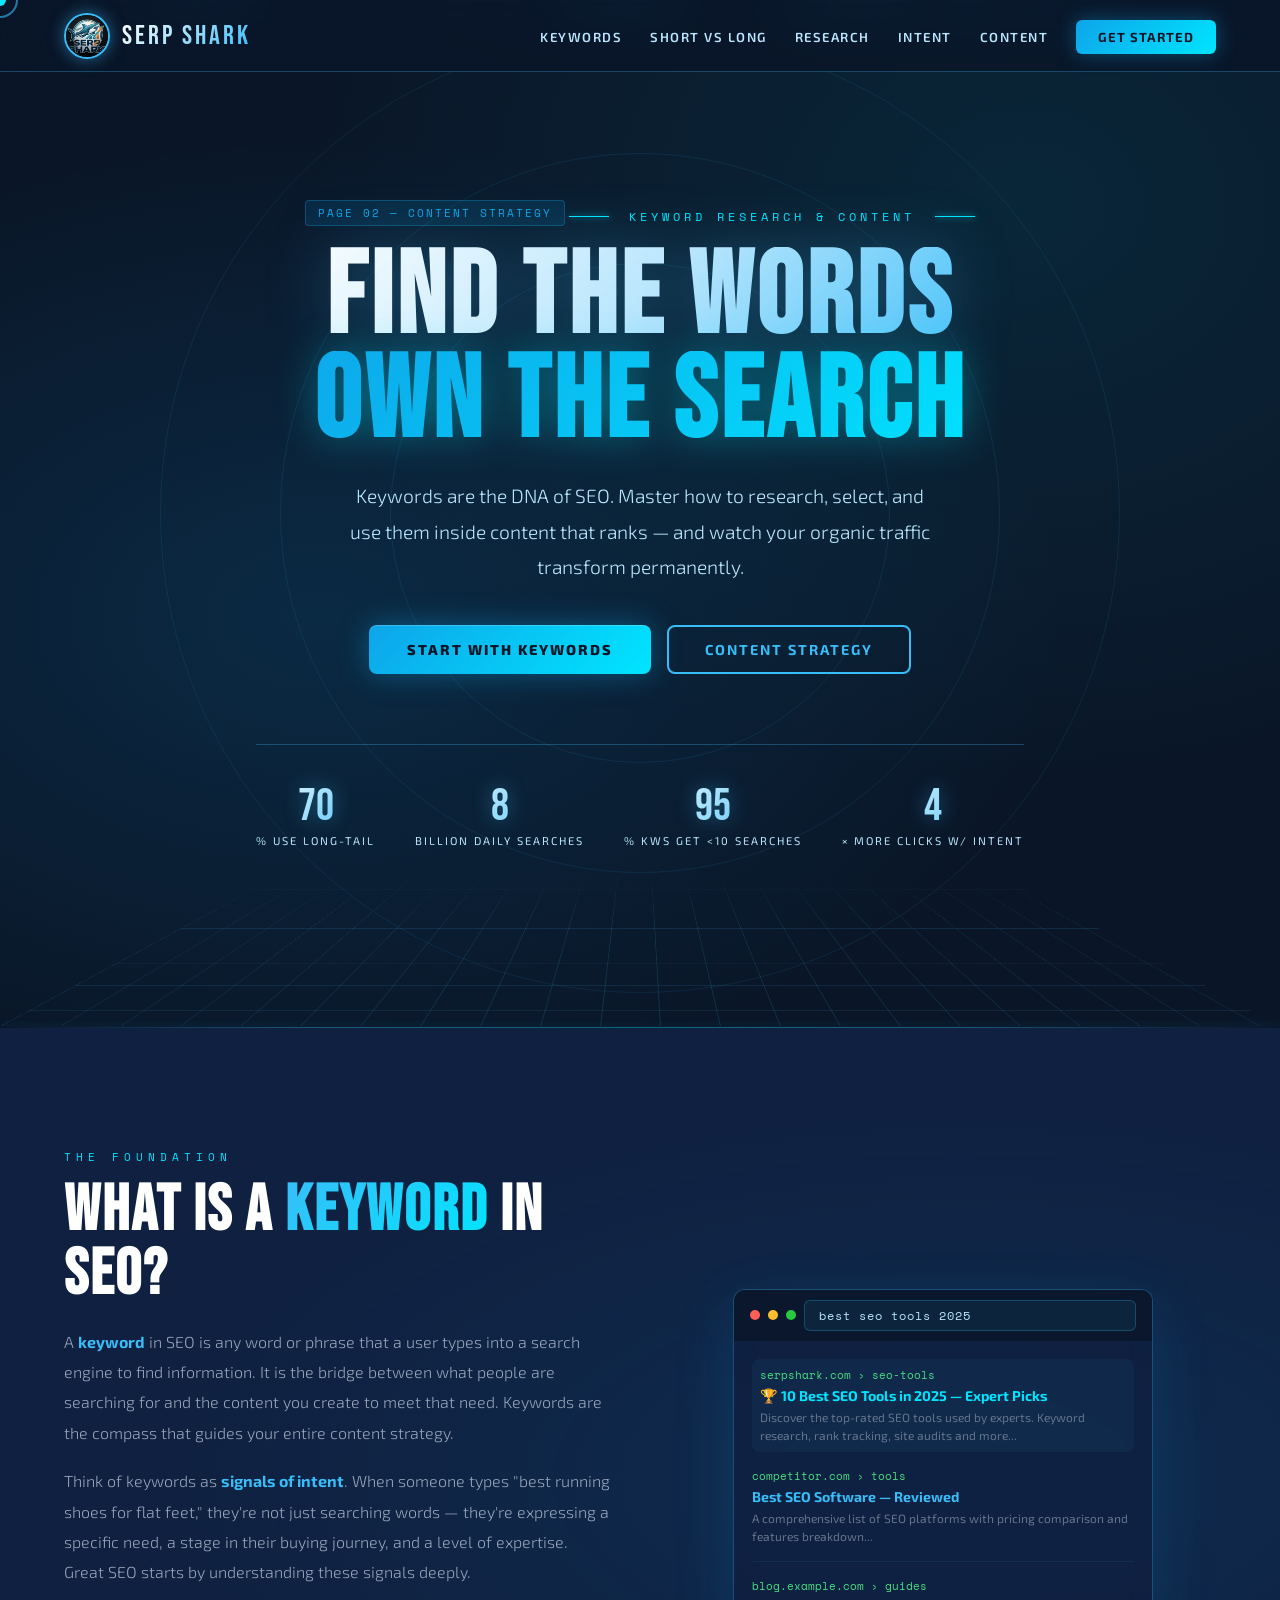
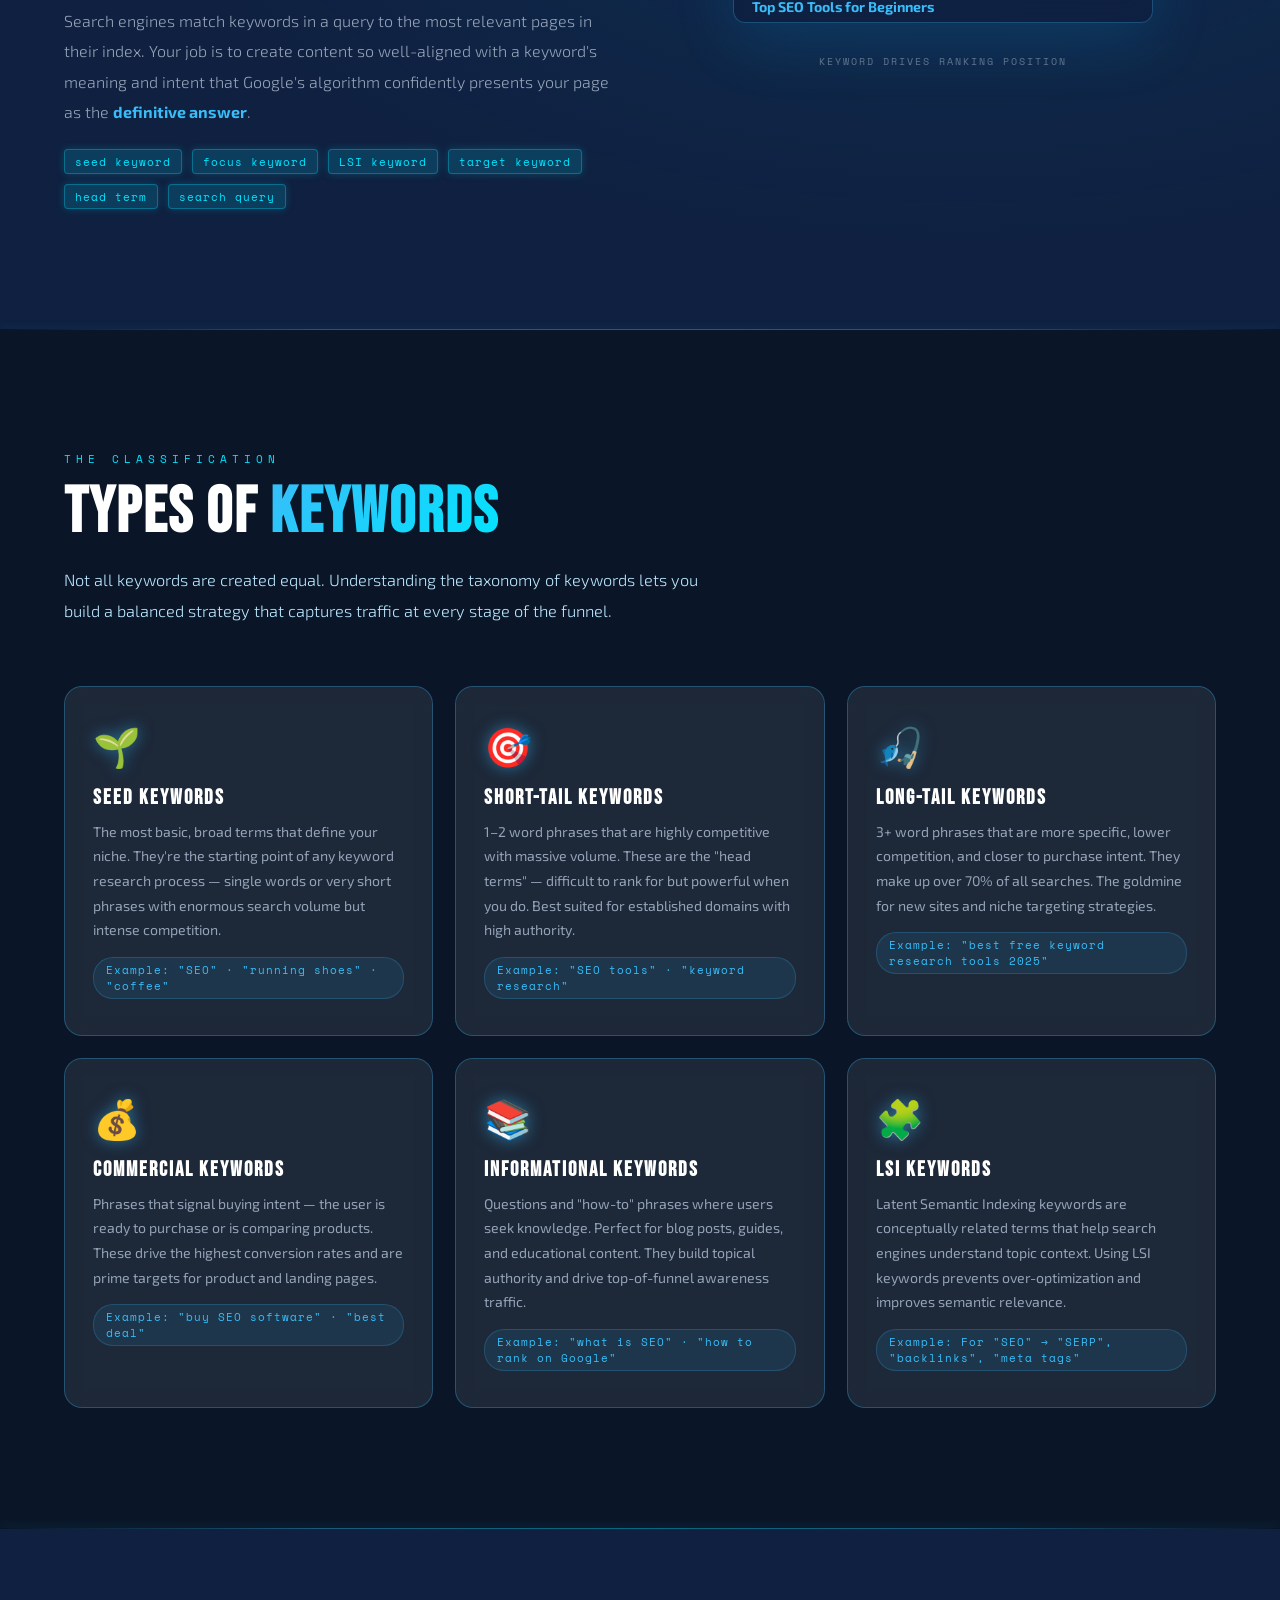
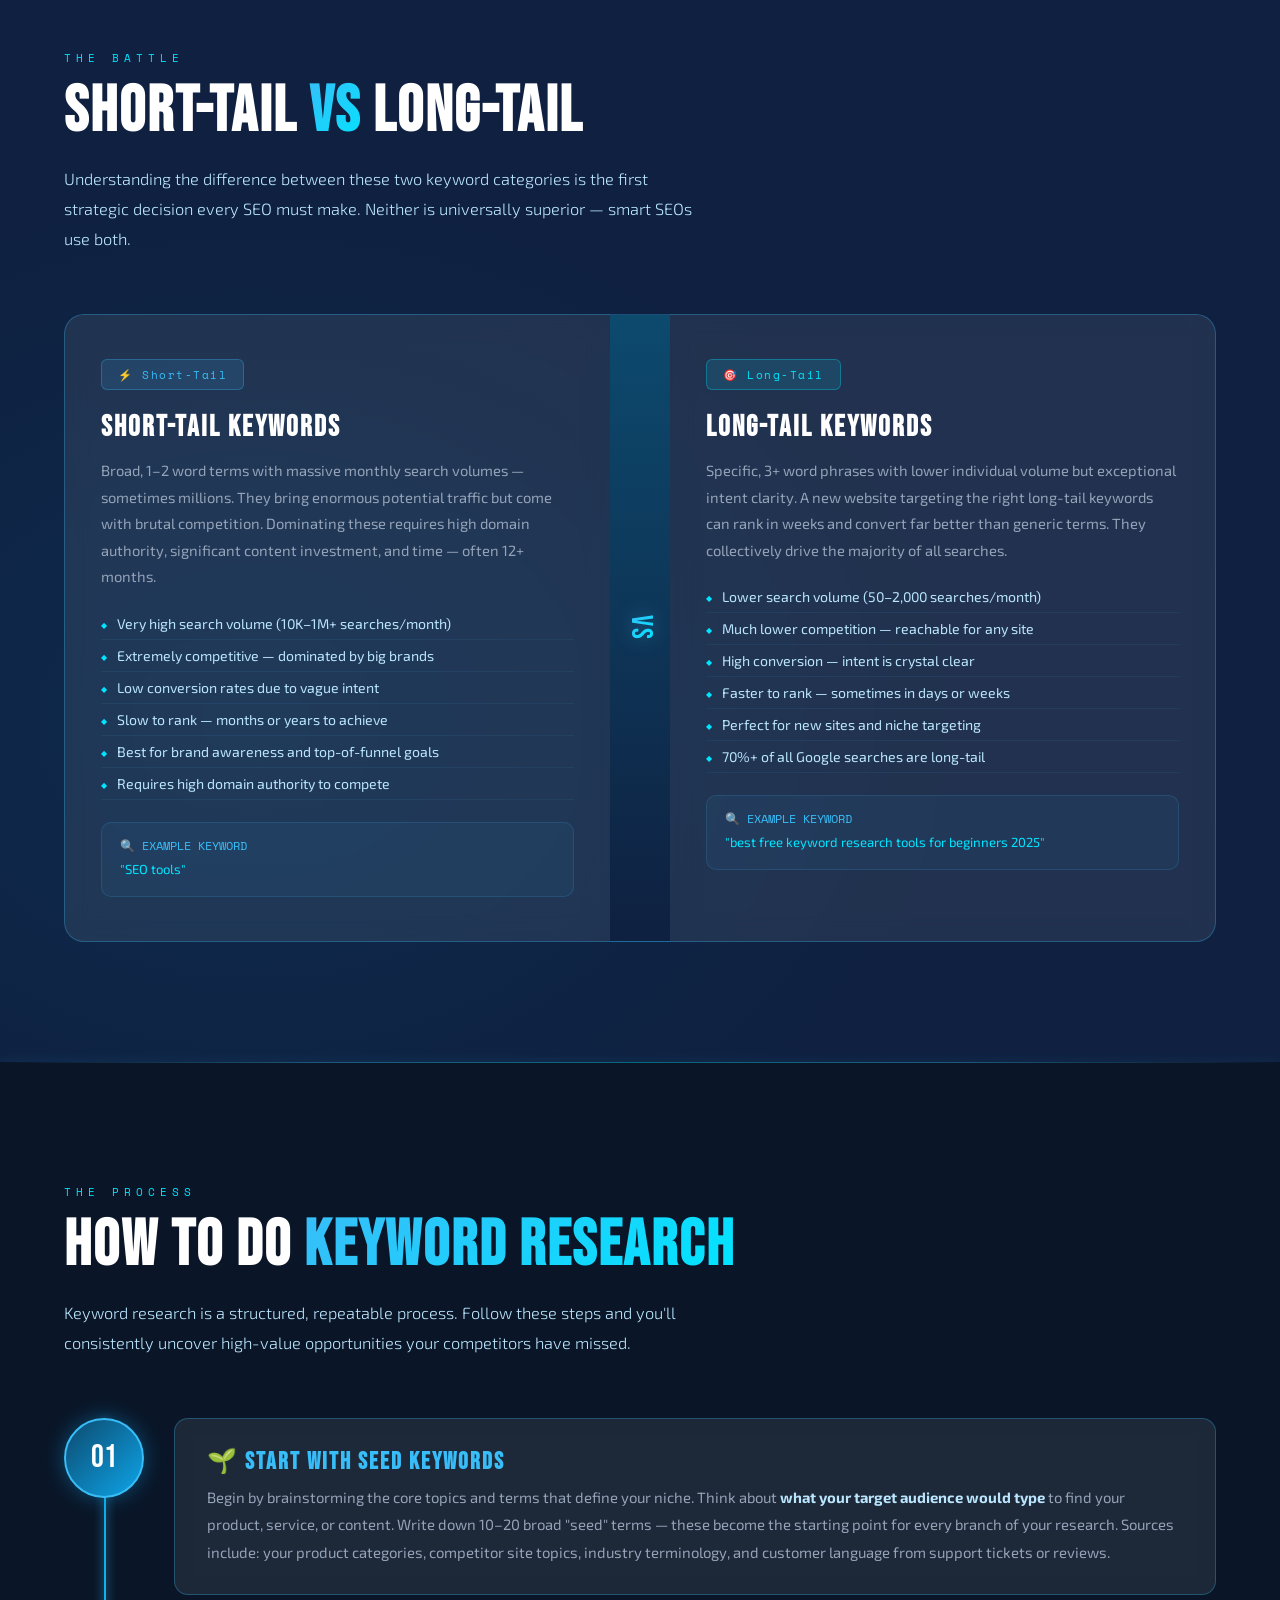
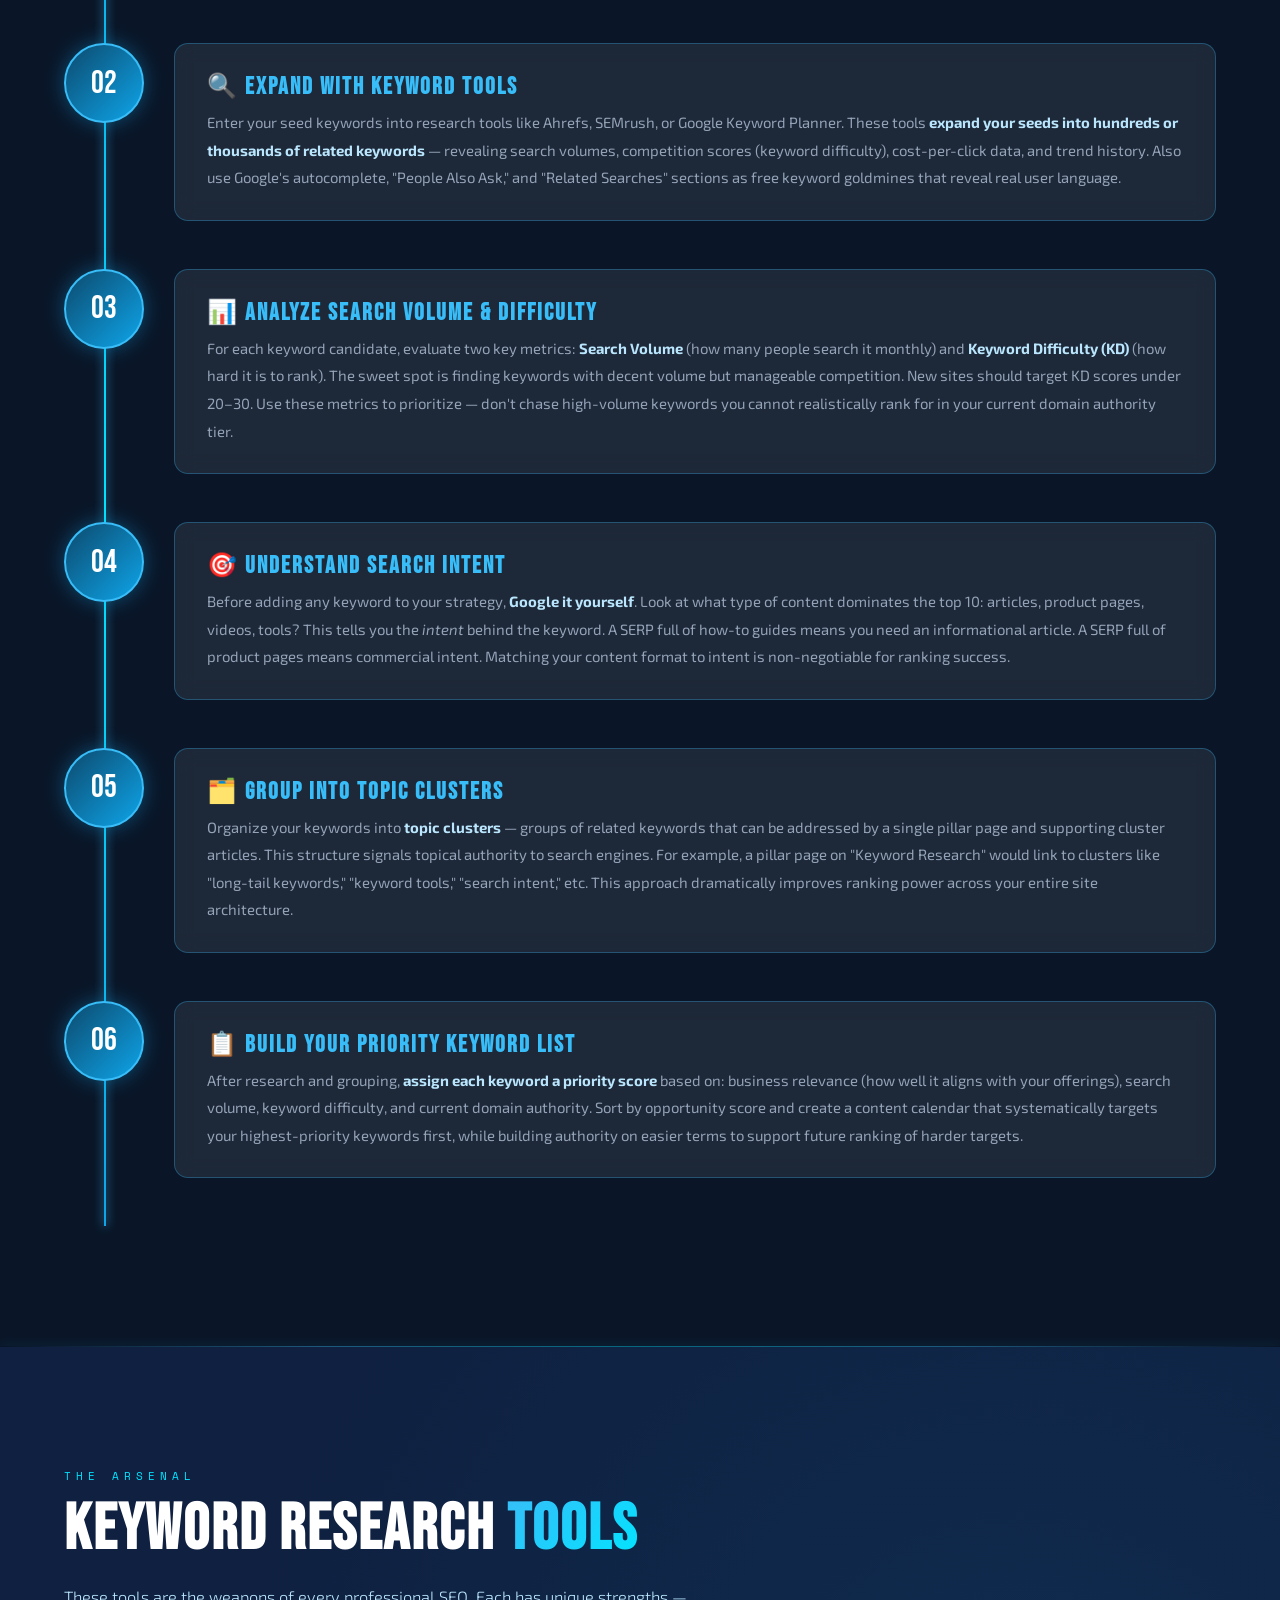
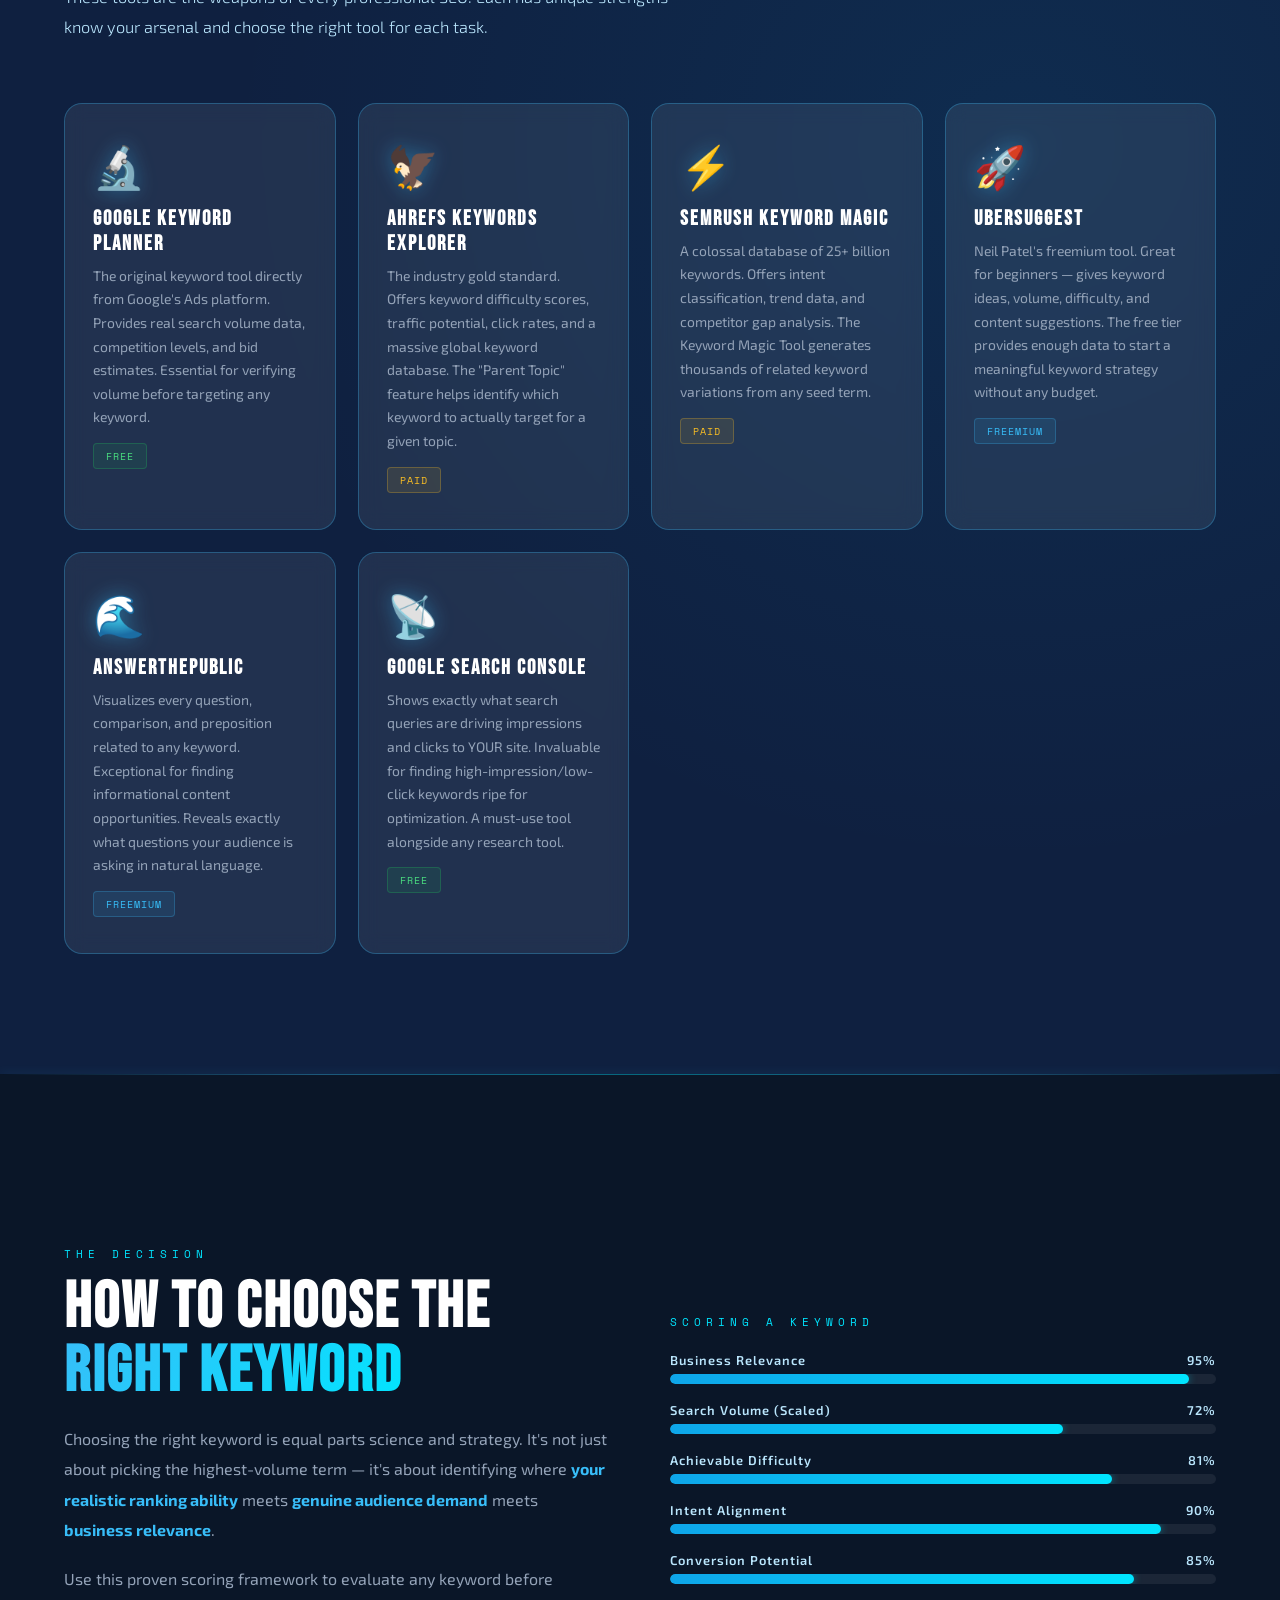
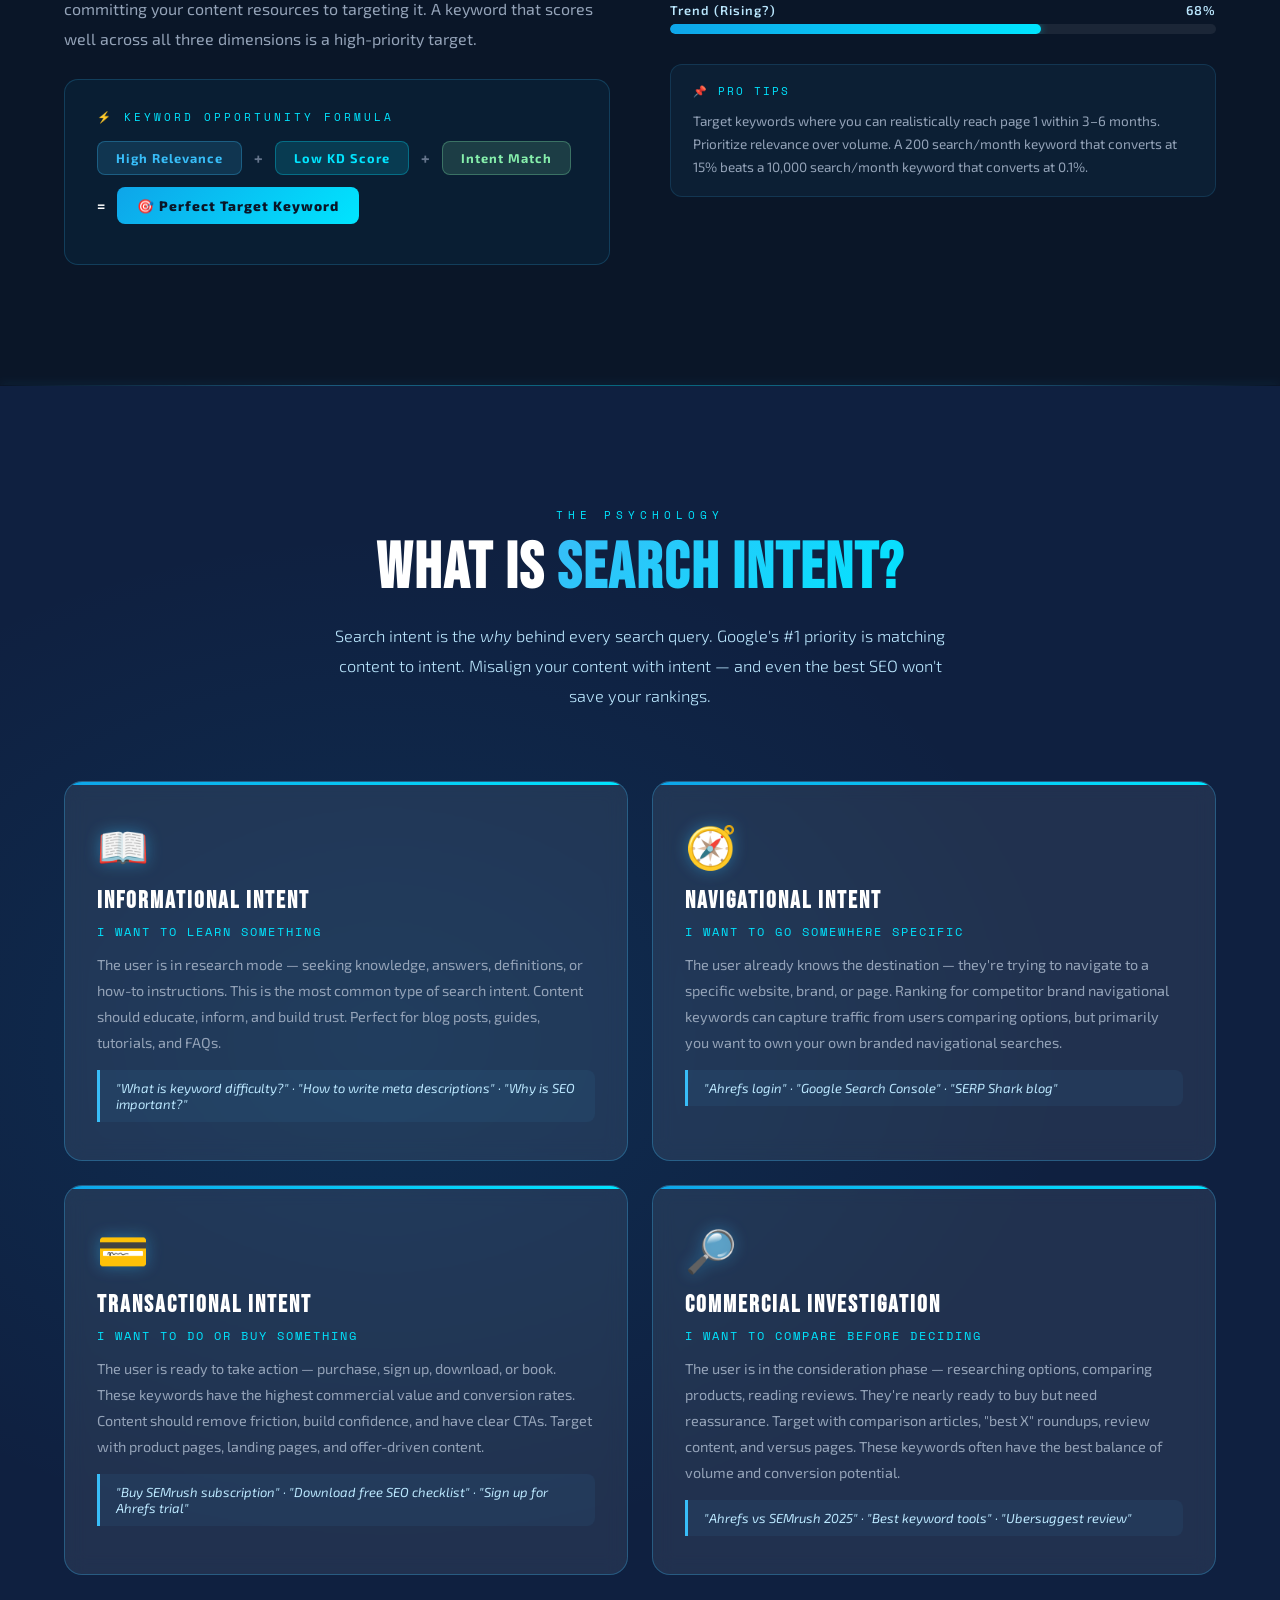
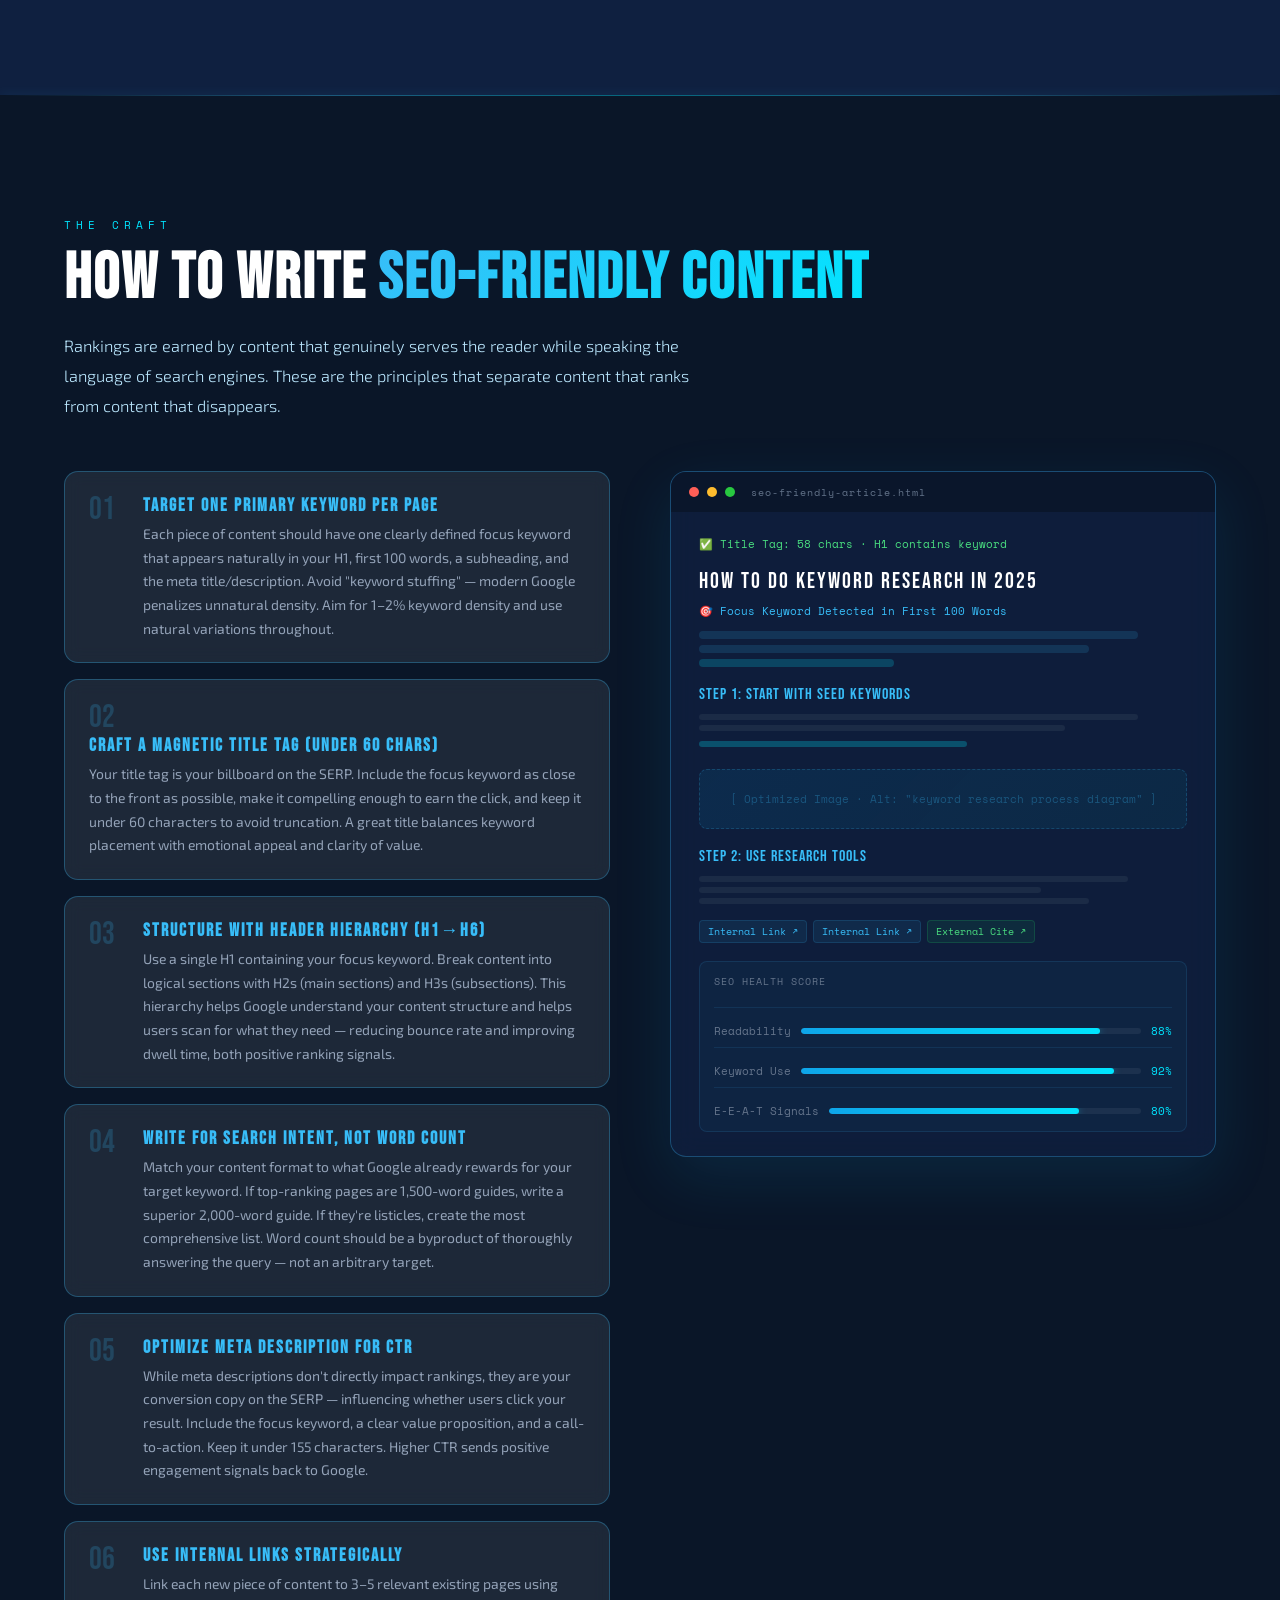
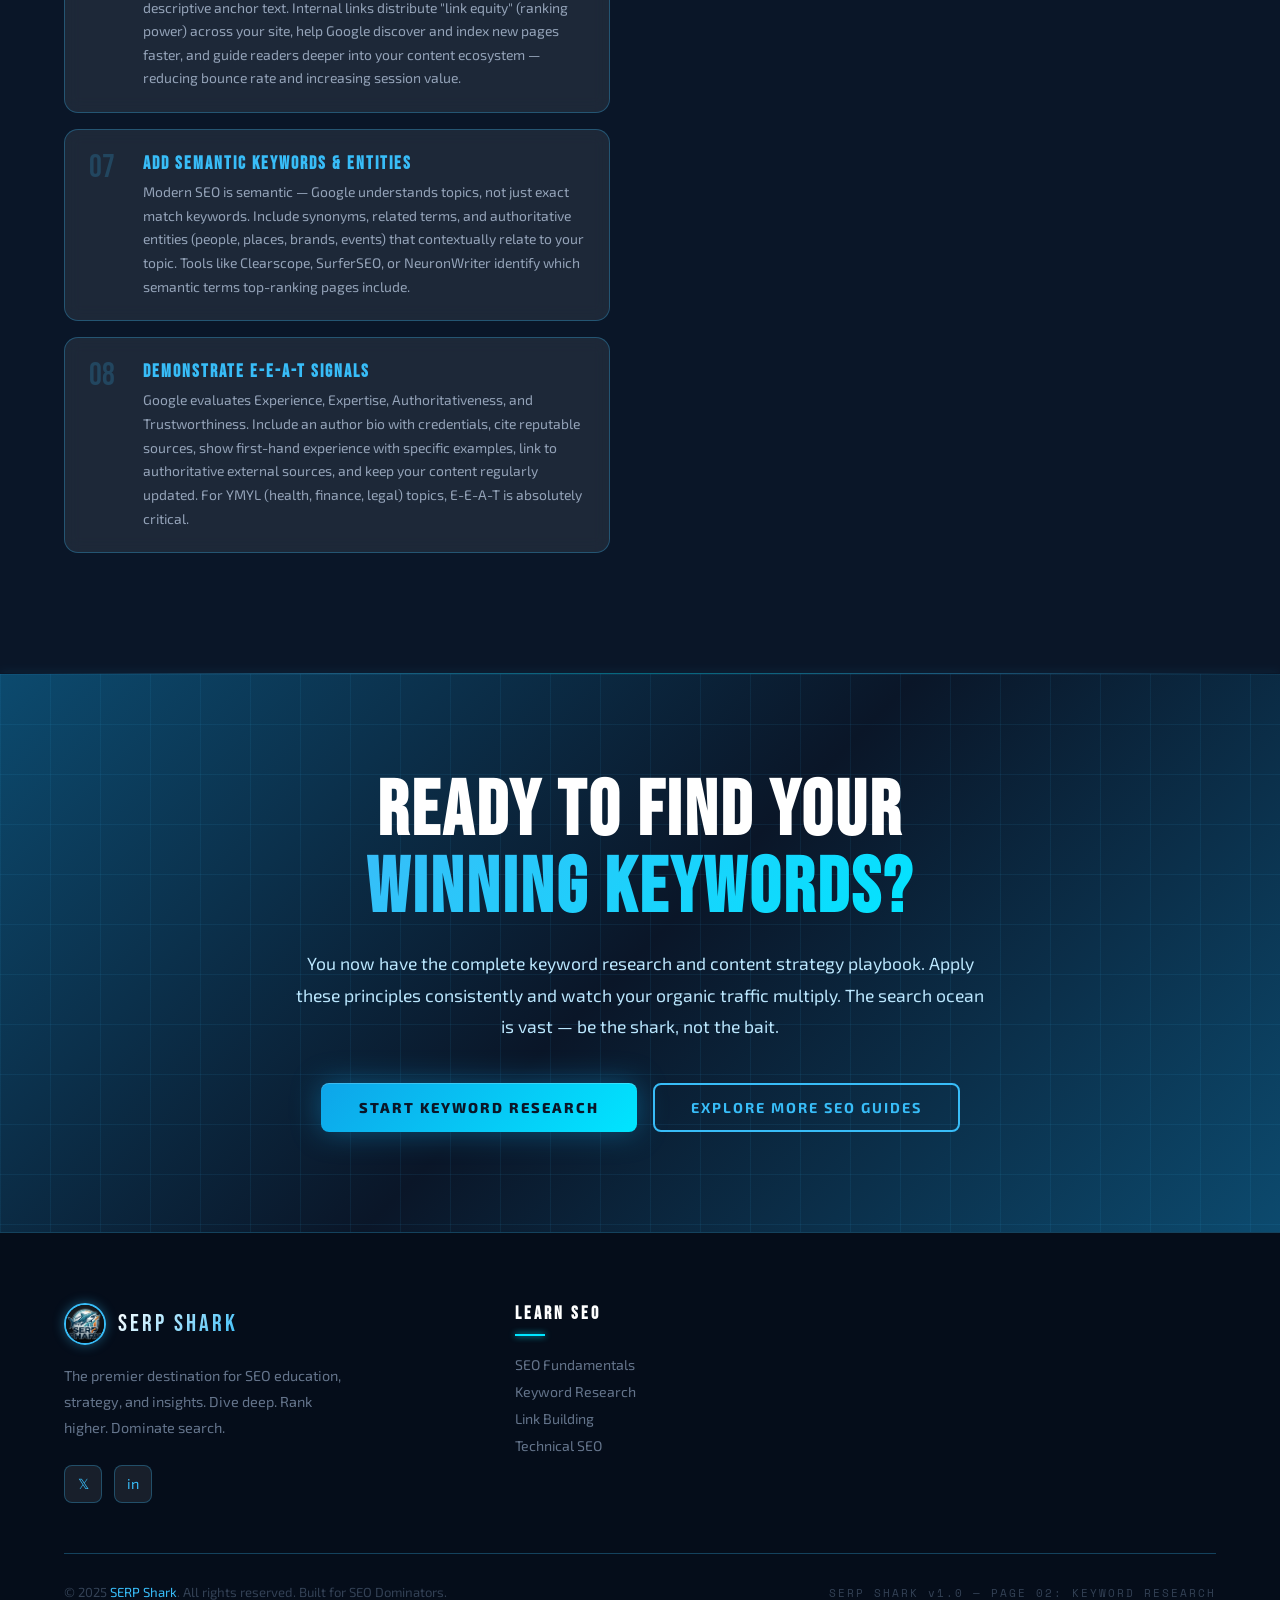
==== keyword.html @ 7c349a71 "first" ====
<!doctype html>
<html lang="en">
  <head>
    <meta charset="UTF-8" />
    <meta name="viewport" content="width=device-width, initial-scale=1.0" />
    <title>SERP Shark – Keyword Research & Content Strategy</title>
    <link rel="stylesheet" href="css/keyword.css" />
    <link
      href="https://fonts.googleapis.com/css2?family=Bebas+Neue&family=Exo+2:wght@300;400;600;700;900&family=Space+Mono:wght@400;700&display=swap"
      rel="stylesheet"
    />
  </head>
  <body>
    <div class="scroll-progress" id="scrollProgress"></div>
    <div class="cursor" id="cursor"></div>
    <div class="cursor-ring" id="cursorRing"></div>

    <!-- ══════════════ NAVBAR ══════════════ -->
    <nav id="navbar">
      <a href="#hero" class="nav-logo">
        <img src="img/shark2.png" alt="SERP Shark Logo" />
        <span class="nav-brand">SERP SHARK</span>
      </a>
      <ul class="nav-links">
        <li><a href="#what-keyword">Keywords</a></li>
        <li><a href="#tail-compare">Short vs Long</a></li>
        <li><a href="#how-research">Research</a></li>
        <li><a href="#search-intent">Intent</a></li>
        <li><a href="#seo-content">Content</a></li>
        <li><a href="#cta-strip" class="nav-cta">Get Started</a></li>
      </ul>
      <div class="hamburger" id="hamburger">
        <span></span><span></span><span></span>
      </div>
    </nav>

    <div class="mobile-menu" id="mobileMenu">
      <a href="#what-keyword" class="mob-link">Keywords</a>
      <a href="#tail-compare" class="mob-link">Short vs Long</a>
      <a href="#how-research" class="mob-link">Research</a>
      <a href="#search-intent" class="mob-link">Intent</a>
      <a href="#seo-content" class="mob-link">Content</a>
      <a href="#cta-strip" class="mob-link">Get Started</a>
    </div>

    <!-- ══════════════ HERO ══════════════ -->
    <section id="hero">
      <div class="grid-floor"></div>
      <div class="ring-wrap">
        <div class="ring"></div>
        <div class="ring"></div>
        <div class="ring"></div>
      </div>
      <div class="kw-chips" id="kwChips"></div>

      <div class="hero-content">
        <div class="hero-badge">Page 02 — Content Strategy</div>
        <div class="hero-eyebrow">
          <span></span> Keyword Research & Content <span></span>
        </div>
        <h1 class="hero-title">
          <span class="line1">Find the Words</span>
          <span class="line2">Own the Search</span>
        </h1>
        <p class="hero-sub">
          Keywords are the DNA of SEO. Master how to research, select, and use
          them inside content that ranks — and watch your organic traffic
          transform permanently.
        </p>
        <div class="hero-buttons">
          <button
            class="btn-primary"
            onclick="
              document
                .getElementById('what-keyword')
                .scrollIntoView({ behavior: 'smooth' })
            "
          >
            Start With Keywords
          </button>
          <button
            class="btn-outline"
            onclick="
              document
                .getElementById('seo-content')
                .scrollIntoView({ behavior: 'smooth' })
            "
          >
            Content Strategy
          </button>
        </div>
        <div class="hero-stats">
          <div class="stat-item">
            <span class="stat-num" data-count="70">0</span>
            <div class="stat-label">% Use Long-Tail</div>
          </div>
          <div class="stat-item">
            <span class="stat-num" data-count="8">0</span>
            <div class="stat-label">Billion Daily Searches</div>
          </div>
          <div class="stat-item">
            <span class="stat-num" data-count="95">0</span>
            <div class="stat-label">% Kws Get &lt;10 Searches</div>
          </div>
          <div class="stat-item">
            <span class="stat-num" data-count="4">0</span>
            <div class="stat-label">× More Clicks w/ Intent</div>
          </div>
        </div>
      </div>
    </section>

    <div class="glow-line"></div>

    <!-- ══════════════ WHAT IS A KEYWORD ══════════════ -->
    <section id="what-keyword">
      <div class="kw-def-grid">
        <div class="kw-def-text scroll-reveal">
          <span class="section-label">The Foundation</span>
          <h2 class="section-title">What is a <span>Keyword</span> in SEO?</h2>
          <p>
            A <strong>keyword</strong> in SEO is any word or phrase that a user
            types into a search engine to find information. It is the bridge
            between what people are searching for and the content you create to
            meet that need. Keywords are the compass that guides your entire
            content strategy.
          </p>
          <p>
            Think of keywords as <strong>signals of intent</strong>. When
            someone types "best running shoes for flat feet," they're not just
            searching words — they're expressing a specific need, a stage in
            their buying journey, and a level of expertise. Great SEO starts by
            understanding these signals deeply.
          </p>
          <p>
            Search engines match keywords in a query to the most relevant pages
            in their index. Your job is to create content so well-aligned with a
            keyword's meaning and intent that Google's algorithm confidently
            presents your page as the <strong>definitive answer</strong>.
          </p>
          <div
            style="margin-top: 22px; display: flex; flex-wrap: wrap; gap: 10px"
          >
            <span class="kw-highlight-tag">seed keyword</span>
            <span class="kw-highlight-tag">focus keyword</span>
            <span class="kw-highlight-tag">LSI keyword</span>
            <span class="kw-highlight-tag">target keyword</span>
            <span class="kw-highlight-tag">head term</span>
            <span class="kw-highlight-tag">search query</span>
          </div>
        </div>

        <div class="search-visual scroll-reveal delay-2">
          <div class="fake-browser">
            <div class="browser-bar">
              <div class="b-dot"></div>
              <div class="b-dot"></div>
              <div class="b-dot"></div>
              <div class="browser-search" id="typeSearch">
                best seo tools 2025
              </div>
            </div>
            <div class="browser-body">
              <div class="serp-result highlight">
                <div class="serp-url">serpshark.com › seo-tools</div>
                <div class="serp-title">
                  🏆 10 Best SEO Tools in 2025 — Expert Picks
                </div>
                <div class="serp-desc">
                  Discover the top-rated SEO tools used by experts. Keyword
                  research, rank tracking, site audits and more...
                </div>
              </div>
              <div class="serp-result">
                <div class="serp-url">competitor.com › tools</div>
                <div class="serp-title">Best SEO Software — Reviewed</div>
                <div class="serp-desc">
                  A comprehensive list of SEO platforms with pricing comparison
                  and features breakdown...
                </div>
              </div>
              <div class="serp-result">
                <div class="serp-url">blog.example.com › guides</div>
                <div class="serp-title">Top SEO Tools for Beginners</div>
                <div class="serp-desc">
                  If you're new to search optimization, these beginner-friendly
                  tools will help you start ranking...
                </div>
              </div>
            </div>
          </div>
          <div style="text-align: center; margin-top: 10px">
            <span
              style="
                font-family: &quot;Space Mono&quot;, monospace;
                font-size: 0.65rem;
                color: #64748b;
                letter-spacing: 2px;
              "
              >KEYWORD DRIVES RANKING POSITION</span
            >
          </div>
        </div>
      </div>
    </section>

    <div class="glow-line"></div>

    <!-- ══════════════ TYPES OF KEYWORDS ══════════════ -->
    <section id="kw-types">
      <div class="types-inner-kw">
        <div class="scroll-reveal">
          <span class="section-label">The Classification</span>
          <h2 class="section-title">Types of <span>Keywords</span></h2>
          <p class="section-desc">
            Not all keywords are created equal. Understanding the taxonomy of
            keywords lets you build a balanced strategy that captures traffic at
            every stage of the funnel.
          </p>
        </div>
        <div class="kw-type-grid">
          <div class="kw-type-card delay-1">
            <span class="kw-icon">🌱</span>
            <h3>Seed Keywords</h3>
            <p>
              The most basic, broad terms that define your niche. They're the
              starting point of any keyword research process — single words or
              very short phrases with enormous search volume but intense
              competition.
            </p>
            <span class="kw-tag"
              >Example: "SEO" · "running shoes" · "coffee"</span
            >
          </div>
          <div class="kw-type-card delay-2">
            <span class="kw-icon">🎯</span>
            <h3>Short-Tail Keywords</h3>
            <p>
              1–2 word phrases that are highly competitive with massive volume.
              These are the "head terms" — difficult to rank for but powerful
              when you do. Best suited for established domains with high
              authority.
            </p>
            <span class="kw-tag"
              >Example: "SEO tools" · "keyword research"</span
            >
          </div>
          <div class="kw-type-card delay-3">
            <span class="kw-icon">🎣</span>
            <h3>Long-Tail Keywords</h3>
            <p>
              3+ word phrases that are more specific, lower competition, and
              closer to purchase intent. They make up over 70% of all searches.
              The goldmine for new sites and niche targeting strategies.
            </p>
            <span class="kw-tag"
              >Example: "best free keyword research tools 2025"</span
            >
          </div>
          <div class="kw-type-card delay-1">
            <span class="kw-icon">💰</span>
            <h3>Commercial Keywords</h3>
            <p>
              Phrases that signal buying intent — the user is ready to purchase
              or is comparing products. These drive the highest conversion rates
              and are prime targets for product and landing pages.
            </p>
            <span class="kw-tag"
              >Example: "buy SEO software" · "best deal"</span
            >
          </div>
          <div class="kw-type-card delay-2">
            <span class="kw-icon">📚</span>
            <h3>Informational Keywords</h3>
            <p>
              Questions and "how-to" phrases where users seek knowledge. Perfect
              for blog posts, guides, and educational content. They build
              topical authority and drive top-of-funnel awareness traffic.
            </p>
            <span class="kw-tag"
              >Example: "what is SEO" · "how to rank on Google"</span
            >
          </div>
          <div class="kw-type-card delay-3">
            <span class="kw-icon">🧩</span>
            <h3>LSI Keywords</h3>
            <p>
              Latent Semantic Indexing keywords are conceptually related terms
              that help search engines understand topic context. Using LSI
              keywords prevents over-optimization and improves semantic
              relevance.
            </p>
            <span class="kw-tag"
              >Example: For "SEO" → "SERP", "backlinks", "meta tags"</span
            >
          </div>
        </div>
      </div>
    </section>

    <div class="glow-line"></div>

    <!-- ══════════════ SHORT-TAIL vs LONG-TAIL ══════════════ -->
    <section id="tail-compare">
      <div class="compare-inner">
        <div class="compare-header scroll-reveal">
          <span class="section-label">The Battle</span>
          <h2 class="section-title">Short-Tail <span>vs</span> Long-Tail</h2>
          <p class="section-desc">
            Understanding the difference between these two keyword categories is
            the first strategic decision every SEO must make. Neither is
            universally superior — smart SEOs use both.
          </p>
        </div>
        <div class="compare-wrap scroll-reveal delay-2">
          <div class="compare-card left-card">
            <span class="compare-chip chip-short">⚡ Short-Tail</span>
            <h3>Short-Tail Keywords</h3>
            <p>
              Broad, 1–2 word terms with massive monthly search volumes —
              sometimes millions. They bring enormous potential traffic but come
              with brutal competition. Dominating these requires high domain
              authority, significant content investment, and time — often 12+
              months.
            </p>
            <ul class="compare-list">
              <li>Very high search volume (10K–1M+ searches/month)</li>
              <li>Extremely competitive — dominated by big brands</li>
              <li>Low conversion rates due to vague intent</li>
              <li>Slow to rank — months or years to achieve</li>
              <li>Best for brand awareness and top-of-funnel goals</li>
              <li>Requires high domain authority to compete</li>
            </ul>
            <div class="compare-example">
              <span>🔍 EXAMPLE KEYWORD</span>
              <p>"SEO tools"</p>
            </div>
          </div>
          <div class="compare-vs"><span>VS</span></div>
          <div class="compare-card right-card">
            <span class="compare-chip chip-long">🎯 Long-Tail</span>
            <h3>Long-Tail Keywords</h3>
            <p>
              Specific, 3+ word phrases with lower individual volume but
              exceptional intent clarity. A new website targeting the right
              long-tail keywords can rank in weeks and convert far better than
              generic terms. They collectively drive the majority of all
              searches.
            </p>
            <ul class="compare-list">
              <li>Lower search volume (50–2,000 searches/month)</li>
              <li>Much lower competition — reachable for any site</li>
              <li>High conversion — intent is crystal clear</li>
              <li>Faster to rank — sometimes in days or weeks</li>
              <li>Perfect for new sites and niche targeting</li>
              <li>70%+ of all Google searches are long-tail</li>
            </ul>
            <div class="compare-example">
              <span>🔍 EXAMPLE KEYWORD</span>
              <p>"best free keyword research tools for beginners 2025"</p>
            </div>
          </div>
        </div>
      </div>
    </section>

    <div class="glow-line"></div>

    <!-- ══════════════ HOW TO DO KEYWORD RESEARCH ══════════════ -->
    <section id="how-research">
      <div class="research-inner">
        <div class="scroll-reveal" style="margin-bottom: 60px">
          <span class="section-label">The Process</span>
          <h2 class="section-title">How to Do <span>Keyword Research</span></h2>
          <p class="section-desc">
            Keyword research is a structured, repeatable process. Follow these
            steps and you'll consistently uncover high-value opportunities your
            competitors have missed.
          </p>
        </div>
        <div class="research-pipeline">
          <div class="r-step">
            <div class="r-step-num">01</div>
            <div class="r-step-body">
              <h3>🌱 Start With Seed Keywords</h3>
              <p>
                Begin by brainstorming the core topics and terms that define
                your niche. Think about
                <strong>what your target audience would type</strong> to find
                your product, service, or content. Write down 10–20 broad "seed"
                terms — these become the starting point for every branch of your
                research. Sources include: your product categories, competitor
                site topics, industry terminology, and customer language from
                support tickets or reviews.
              </p>
            </div>
          </div>
          <div class="r-step">
            <div class="r-step-num">02</div>
            <div class="r-step-body">
              <h3>🔍 Expand With Keyword Tools</h3>
              <p>
                Enter your seed keywords into research tools like Ahrefs,
                SEMrush, or Google Keyword Planner. These tools
                <strong
                  >expand your seeds into hundreds or thousands of related
                  keywords</strong
                >
                — revealing search volumes, competition scores (keyword
                difficulty), cost-per-click data, and trend history. Also use
                Google's autocomplete, "People Also Ask," and "Related Searches"
                sections as free keyword goldmines that reveal real user
                language.
              </p>
            </div>
          </div>
          <div class="r-step">
            <div class="r-step-num">03</div>
            <div class="r-step-body">
              <h3>📊 Analyze Search Volume & Difficulty</h3>
              <p>
                For each keyword candidate, evaluate two key metrics:
                <strong>Search Volume</strong> (how many people search it
                monthly) and <strong>Keyword Difficulty (KD)</strong> (how hard
                it is to rank). The sweet spot is finding keywords with decent
                volume but manageable competition. New sites should target KD
                scores under 20–30. Use these metrics to prioritize — don't
                chase high-volume keywords you cannot realistically rank for in
                your current domain authority tier.
              </p>
            </div>
          </div>
          <div class="r-step">
            <div class="r-step-num">04</div>
            <div class="r-step-body">
              <h3>🎯 Understand Search Intent</h3>
              <p>
                Before adding any keyword to your strategy,
                <strong>Google it yourself</strong>. Look at what type of
                content dominates the top 10: articles, product pages, videos,
                tools? This tells you the <em>intent</em> behind the keyword. A
                SERP full of how-to guides means you need an informational
                article. A SERP full of product pages means commercial intent.
                Matching your content format to intent is non-negotiable for
                ranking success.
              </p>
            </div>
          </div>
          <div class="r-step">
            <div class="r-step-num">05</div>
            <div class="r-step-body">
              <h3>🗂️ Group Into Topic Clusters</h3>
              <p>
                Organize your keywords into <strong>topic clusters</strong> —
                groups of related keywords that can be addressed by a single
                pillar page and supporting cluster articles. This structure
                signals topical authority to search engines. For example, a
                pillar page on "Keyword Research" would link to clusters like
                "long-tail keywords," "keyword tools," "search intent," etc.
                This approach dramatically improves ranking power across your
                entire site architecture.
              </p>
            </div>
          </div>
          <div class="r-step">
            <div class="r-step-num">06</div>
            <div class="r-step-body">
              <h3>📋 Build Your Priority Keyword List</h3>
              <p>
                After research and grouping,
                <strong>assign each keyword a priority score</strong> based on:
                business relevance (how well it aligns with your offerings),
                search volume, keyword difficulty, and current domain authority.
                Sort by opportunity score and create a content calendar that
                systematically targets your highest-priority keywords first,
                while building authority on easier terms to support future
                ranking of harder targets.
              </p>
            </div>
          </div>
        </div>
      </div>
    </section>

    <div class="glow-line"></div>

    <!-- ══════════════ KEYWORD RESEARCH TOOLS ══════════════ -->
    <section id="kw-tools">
      <div class="tools-inner">
        <div class="scroll-reveal">
          <span class="section-label">The Arsenal</span>
          <h2 class="section-title">Keyword Research <span>Tools</span></h2>
          <p class="section-desc">
            These tools are the weapons of every professional SEO. Each has
            unique strengths — know your arsenal and choose the right tool for
            each task.
          </p>
        </div>
        <div class="tools-grid">
          <div class="tool-card delay-1">
            <span class="tool-logo">🔬</span>
            <h3>Google Keyword Planner</h3>
            <p>
              The original keyword tool directly from Google's Ads platform.
              Provides real search volume data, competition levels, and bid
              estimates. Essential for verifying volume before targeting any
              keyword.
            </p>
            <span class="tool-badge free">FREE</span>
          </div>
          <div class="tool-card delay-2">
            <span class="tool-logo">🦅</span>
            <h3>Ahrefs Keywords Explorer</h3>
            <p>
              The industry gold standard. Offers keyword difficulty scores,
              traffic potential, click rates, and a massive global keyword
              database. The "Parent Topic" feature helps identify which keyword
              to actually target for a given topic.
            </p>
            <span class="tool-badge paid">PAID</span>
          </div>
          <div class="tool-card delay-3">
            <span class="tool-logo">⚡</span>
            <h3>SEMrush Keyword Magic</h3>
            <p>
              A colossal database of 25+ billion keywords. Offers intent
              classification, trend data, and competitor gap analysis. The
              Keyword Magic Tool generates thousands of related keyword
              variations from any seed term.
            </p>
            <span class="tool-badge paid">PAID</span>
          </div>
          <div class="tool-card delay-1">
            <span class="tool-logo">🚀</span>
            <h3>Ubersuggest</h3>
            <p>
              Neil Patel's freemium tool. Great for beginners — gives keyword
              ideas, volume, difficulty, and content suggestions. The free tier
              provides enough data to start a meaningful keyword strategy
              without any budget.
            </p>
            <span class="tool-badge freemium">FREEMIUM</span>
          </div>
          <div class="tool-card delay-2">
            <span class="tool-logo">🌊</span>
            <h3>AnswerThePublic</h3>
            <p>
              Visualizes every question, comparison, and preposition related to
              any keyword. Exceptional for finding informational content
              opportunities. Reveals exactly what questions your audience is
              asking in natural language.
            </p>
            <span class="tool-badge freemium">FREEMIUM</span>
          </div>
          <div class="tool-card delay-3">
            <span class="tool-logo">📡</span>
            <h3>Google Search Console</h3>
            <p>
              Shows exactly what search queries are driving impressions and
              clicks to YOUR site. Invaluable for finding
              high-impression/low-click keywords ripe for optimization. A
              must-use tool alongside any research tool.
            </p>
            <span class="tool-badge free">FREE</span>
          </div>
        </div>
      </div>
    </section>

    <div class="glow-line"></div>

    <!-- ══════════════ HOW TO CHOOSE THE RIGHT KEYWORD ══════════════ -->
    <section id="choose-kw">
      <div class="choose-inner">
        <div class="choose-grid">
          <div class="choose-text scroll-reveal">
            <span class="section-label">The Decision</span>
            <h2 class="section-title">
              How to Choose the <span>Right Keyword</span>
            </h2>
            <p>
              Choosing the right keyword is equal parts science and strategy.
              It's not just about picking the highest-volume term — it's about
              identifying where
              <strong>your realistic ranking ability</strong> meets
              <strong>genuine audience demand</strong> meets
              <strong>business relevance</strong>.
            </p>
            <p>
              Use this proven scoring framework to evaluate any keyword before
              committing your content resources to targeting it. A keyword that
              scores well across all three dimensions is a high-priority target.
            </p>
            <div class="kw-formula">
              <div class="formula-title">⚡ Keyword Opportunity Formula</div>
              <div class="formula-row">
                <span class="formula-pill f-high">High Relevance</span>
                <span class="f-op">+</span>
                <span class="formula-pill f-low">Low KD Score</span>
                <span class="f-op">+</span>
                <span class="formula-pill f-match">Intent Match</span>
              </div>
              <div class="formula-row">
                <span class="f-eq">= </span>
                <span class="f-result">🎯 Perfect Target Keyword</span>
              </div>
            </div>
          </div>
          <div class="scroll-reveal delay-2">
            <span
              class="section-label"
              style="margin-bottom: 22px; display: block"
              >Scoring a Keyword</span
            >
            <div class="kw-metrics">
              <div class="metric-row">
                <div class="metric-label">
                  <span>Business Relevance</span><span>95%</span>
                </div>
                <div class="metric-bar">
                  <div
                    class="metric-fill"
                    data-width="95"
                    style="width: 0%"
                  ></div>
                </div>
              </div>
              <div class="metric-row">
                <div class="metric-label">
                  <span>Search Volume (Scaled)</span><span>72%</span>
                </div>
                <div class="metric-bar">
                  <div
                    class="metric-fill"
                    data-width="72"
                    style="width: 0%"
                  ></div>
                </div>
              </div>
              <div class="metric-row">
                <div class="metric-label">
                  <span>Achievable Difficulty</span><span>81%</span>
                </div>
                <div class="metric-bar">
                  <div
                    class="metric-fill"
                    data-width="81"
                    style="width: 0%"
                  ></div>
                </div>
              </div>
              <div class="metric-row">
                <div class="metric-label">
                  <span>Intent Alignment</span><span>90%</span>
                </div>
                <div class="metric-bar">
                  <div
                    class="metric-fill"
                    data-width="90"
                    style="width: 0%"
                  ></div>
                </div>
              </div>
              <div class="metric-row">
                <div class="metric-label">
                  <span>Conversion Potential</span><span>85%</span>
                </div>
                <div class="metric-bar">
                  <div
                    class="metric-fill"
                    data-width="85"
                    style="width: 0%"
                  ></div>
                </div>
              </div>
              <div class="metric-row">
                <div class="metric-label">
                  <span>Trend (Rising?)</span><span>68%</span>
                </div>
                <div class="metric-bar">
                  <div
                    class="metric-fill"
                    data-width="68"
                    style="width: 0%"
                  ></div>
                </div>
              </div>
            </div>
            <div
              style="
                margin-top: 30px;
                padding: 18px 22px;
                background: rgba(56, 189, 248, 0.06);
                border: 1px solid rgba(56, 189, 248, 0.15);
                border-radius: 12px;
              "
            >
              <div
                style="
                  font-family: &quot;Space Mono&quot;, monospace;
                  font-size: 0.68rem;
                  color: var(--accent);
                  letter-spacing: 2px;
                  margin-bottom: 10px;
                "
              >
                📌 PRO TIPS
              </div>
              <p style="color: #94a3b8; font-size: 0.85rem; line-height: 1.7">
                Target keywords where you can realistically reach page 1 within
                3–6 months. Prioritize relevance over volume. A 200 search/month
                keyword that converts at 15% beats a 10,000 search/month keyword
                that converts at 0.1%.
              </p>
            </div>
          </div>
        </div>
      </div>
    </section>

    <div class="glow-line"></div>

    <!-- ══════════════ SEARCH INTENT ══════════════ -->
    <section id="search-intent">
      <div class="intent-inner">
        <div class="intent-header scroll-reveal">
          <span class="section-label">The Psychology</span>
          <h2 class="section-title">What is <span>Search Intent?</span></h2>
          <p class="section-desc" style="margin: 0 auto; text-align: center">
            Search intent is the <em>why</em> behind every search query.
            Google's #1 priority is matching content to intent. Misalign your
            content with intent — and even the best SEO won't save your
            rankings.
          </p>
        </div>
        <div class="intent-grid">
          <div class="intent-card delay-1">
            <span class="intent-emoji">📖</span>
            <h3>Informational Intent</h3>
            <span class="intent-sub">I want to learn something</span>
            <p>
              The user is in research mode — seeking knowledge, answers,
              definitions, or how-to instructions. This is the most common type
              of search intent. Content should educate, inform, and build trust.
              Perfect for blog posts, guides, tutorials, and FAQs.
            </p>
            <div class="intent-example">
              "What is keyword difficulty?" · "How to write meta descriptions" ·
              "Why is SEO important?"
            </div>
          </div>
          <div class="intent-card delay-2">
            <span class="intent-emoji">🧭</span>
            <h3>Navigational Intent</h3>
            <span class="intent-sub">I want to go somewhere specific</span>
            <p>
              The user already knows the destination — they're trying to
              navigate to a specific website, brand, or page. Ranking for
              competitor brand navigational keywords can capture traffic from
              users comparing options, but primarily you want to own your own
              branded navigational searches.
            </p>
            <div class="intent-example">
              "Ahrefs login" · "Google Search Console" · "SERP Shark blog"
            </div>
          </div>
          <div class="intent-card delay-3">
            <span class="intent-emoji">💳</span>
            <h3>Transactional Intent</h3>
            <span class="intent-sub">I want to do or buy something</span>
            <p>
              The user is ready to take action — purchase, sign up, download, or
              book. These keywords have the highest commercial value and
              conversion rates. Content should remove friction, build
              confidence, and have clear CTAs. Target with product pages,
              landing pages, and offer-driven content.
            </p>
            <div class="intent-example">
              "Buy SEMrush subscription" · "Download free SEO checklist" · "Sign
              up for Ahrefs trial"
            </div>
          </div>
          <div class="intent-card delay-4">
            <span class="intent-emoji">🔎</span>
            <h3>Commercial Investigation</h3>
            <span class="intent-sub">I want to compare before deciding</span>
            <p>
              The user is in the consideration phase — researching options,
              comparing products, reading reviews. They're nearly ready to buy
              but need reassurance. Target with comparison articles, "best X"
              roundups, review content, and versus pages. These keywords often
              have the best balance of volume and conversion potential.
            </p>
            <div class="intent-example">
              "Ahrefs vs SEMrush 2025" · "Best keyword tools" · "Ubersuggest
              review"
            </div>
          </div>
        </div>
      </div>
    </section>

    <div class="glow-line"></div>

    <!-- ══════════════ HOW TO WRITE SEO-FRIENDLY CONTENT ══════════════ -->
    <section id="seo-content">
      <div class="content-inner">
        <div class="scroll-reveal" style="margin-bottom: 50px">
          <span class="section-label">The Craft</span>
          <h2 class="section-title">
            How to Write <span>SEO-Friendly Content</span>
          </h2>
          <p class="section-desc">
            Rankings are earned by content that genuinely serves the reader
            while speaking the language of search engines. These are the
            principles that separate content that ranks from content that
            disappears.
          </p>
        </div>
        <div class="content-grid">
          <div class="content-tips">
            <div class="tip-item delay-1">
              <div class="tip-num">01</div>
              <div class="tip-body">
                <h4>Target One Primary Keyword Per Page</h4>
                <p>
                  Each piece of content should have one clearly defined focus
                  keyword that appears naturally in your H1, first 100 words, a
                  subheading, and the meta title/description. Avoid "keyword
                  stuffing" — modern Google penalizes unnatural density. Aim for
                  1–2% keyword density and use natural variations throughout.
                </p>
              </div>
            </div>
            <div class="tip-item delay-2">
              <div class="tip-body tip-item-no-num">
                <div class="tip-num">02</div>
                <div class="tip-body">
                  <h4>Craft a Magnetic Title Tag (Under 60 chars)</h4>
                  <p>
                    Your title tag is your billboard on the SERP. Include the
                    focus keyword as close to the front as possible, make it
                    compelling enough to earn the click, and keep it under 60
                    characters to avoid truncation. A great title balances
                    keyword placement with emotional appeal and clarity of
                    value.
                  </p>
                </div>
              </div>
            </div>
            <div class="tip-item delay-3">
              <div class="tip-num">03</div>
              <div class="tip-body">
                <h4>Structure With Header Hierarchy (H1→H6)</h4>
                <p>
                  Use a single H1 containing your focus keyword. Break content
                  into logical sections with H2s (main sections) and H3s
                  (subsections). This hierarchy helps Google understand your
                  content structure and helps users scan for what they need —
                  reducing bounce rate and improving dwell time, both positive
                  ranking signals.
                </p>
              </div>
            </div>
            <div class="tip-item delay-4">
              <div class="tip-num">04</div>
              <div class="tip-body">
                <h4>Write for Search Intent, Not Word Count</h4>
                <p>
                  Match your content format to what Google already rewards for
                  your target keyword. If top-ranking pages are 1,500-word
                  guides, write a superior 2,000-word guide. If they're
                  listicles, create the most comprehensive list. Word count
                  should be a byproduct of thoroughly answering the query — not
                  an arbitrary target.
                </p>
              </div>
            </div>
            <div class="tip-item delay-5">
              <div class="tip-num">05</div>
              <div class="tip-body">
                <h4>Optimize Meta Description for CTR</h4>
                <p>
                  While meta descriptions don't directly impact rankings, they
                  are your conversion copy on the SERP — influencing whether
                  users click your result. Include the focus keyword, a clear
                  value proposition, and a call-to-action. Keep it under 155
                  characters. Higher CTR sends positive engagement signals back
                  to Google.
                </p>
              </div>
            </div>
            <div class="tip-item delay-6">
              <div class="tip-num">06</div>
              <div class="tip-body">
                <h4>Use Internal Links Strategically</h4>
                <p>
                  Link each new piece of content to 3–5 relevant existing pages
                  using descriptive anchor text. Internal links distribute "link
                  equity" (ranking power) across your site, help Google discover
                  and index new pages faster, and guide readers deeper into your
                  content ecosystem — reducing bounce rate and increasing
                  session value.
                </p>
              </div>
            </div>
            <div class="tip-item delay-1">
              <div class="tip-num">07</div>
              <div class="tip-body">
                <h4>Add Semantic Keywords & Entities</h4>
                <p>
                  Modern SEO is semantic — Google understands topics, not just
                  exact match keywords. Include synonyms, related terms, and
                  authoritative entities (people, places, brands, events) that
                  contextually relate to your topic. Tools like Clearscope,
                  SurferSEO, or NeuronWriter identify which semantic terms
                  top-ranking pages include.
                </p>
              </div>
            </div>
            <div class="tip-item delay-2">
              <div class="tip-num">08</div>
              <div class="tip-body">
                <h4>Demonstrate E-E-A-T Signals</h4>
                <p>
                  Google evaluates Experience, Expertise, Authoritativeness, and
                  Trustworthiness. Include an author bio with credentials, cite
                  reputable sources, show first-hand experience with specific
                  examples, link to authoritative external sources, and keep
                  your content regularly updated. For YMYL (health, finance,
                  legal) topics, E-E-A-T is absolutely critical.
                </p>
              </div>
            </div>
          </div>
          <div class="content-mockup scroll-reveal delay-3">
            <div class="mockup-topbar">
              <div class="b-dot" style="background: #ff5f57"></div>
              <div class="b-dot" style="background: #febc2e"></div>
              <div class="b-dot" style="background: #28c840"></div>
              <span
                style="
                  font-family: &quot;Space Mono&quot;, monospace;
                  font-size: 0.65rem;
                  color: #64748b;
                  margin-left: 8px;
                  letter-spacing: 1px;
                "
                >seo-friendly-article.html</span
              >
            </div>
            <div class="mockup-body">
              <div class="mock-meta">
                ✅ Title Tag: 58 chars · H1 contains keyword
              </div>
              <div class="mock-h1">How to Do Keyword Research in 2025</div>
              <div
                class="mock-meta"
                style="color: var(--sky); margin-bottom: 12px"
              >
                🎯 Focus Keyword Detected in First 100 Words
              </div>
              <div class="mock-intro w90"></div>
              <div class="mock-intro w80"></div>
              <div
                class="mock-intro"
                style="
                  width: 40%;
                  background: rgba(0, 229, 255, 0.2);
                  border-radius: 4px;
                "
              ></div>
              <div class="mock-h2">Step 1: Start with Seed Keywords</div>
              <div class="mock-para w90" style="width: 90%"></div>
              <div class="mock-para" style="width: 75%"></div>
              <div class="mock-kw-highlight" style="width: 55%"></div>
              <div class="mock-img">
                [ Optimized Image · Alt: "keyword research process diagram" ]
              </div>
              <div class="mock-h2">Step 2: Use Research Tools</div>
              <div class="mock-para" style="width: 88%"></div>
              <div class="mock-para" style="width: 70%"></div>
              <div class="mock-para" style="width: 80%"></div>
              <div
                style="
                  margin-top: 16px;
                  display: flex;
                  flex-wrap: wrap;
                  gap: 6px;
                "
              >
                <span
                  style="
                    font-size: 0.62rem;
                    font-family: &quot;Space Mono&quot;, monospace;
                    padding: 3px 8px;
                    background: rgba(56, 189, 248, 0.08);
                    border: 1px solid rgba(56, 189, 248, 0.15);
                    border-radius: 4px;
                    color: var(--sky);
                  "
                  >Internal Link ↗</span
                >
                <span
                  style="
                    font-size: 0.62rem;
                    font-family: &quot;Space Mono&quot;, monospace;
                    padding: 3px 8px;
                    background: rgba(56, 189, 248, 0.08);
                    border: 1px solid rgba(56, 189, 248, 0.15);
                    border-radius: 4px;
                    color: var(--sky);
                  "
                  >Internal Link ↗</span
                >
                <span
                  style="
                    font-size: 0.62rem;
                    font-family: &quot;Space Mono&quot;, monospace;
                    padding: 3px 8px;
                    background: rgba(34, 197, 94, 0.08);
                    border: 1px solid rgba(34, 197, 94, 0.2);
                    border-radius: 4px;
                    color: #4ade80;
                  "
                  >External Cite ↗</span
                >
              </div>
              <div
                style="
                  margin-top: 18px;
                  padding: 12px 14px;
                  background: rgba(56, 189, 248, 0.04);
                  border: 1px solid rgba(56, 189, 248, 0.12);
                  border-radius: 8px;
                "
              >
                <div
                  style="
                    font-family: &quot;Space Mono&quot;, monospace;
                    font-size: 0.62rem;
                    color: #64748b;
                    letter-spacing: 1px;
                    margin-bottom: 8px;
                  "
                >
                  SEO HEALTH SCORE
                </div>
                <div class="score-bar">
                  <span class="score-label">Readability</span>
                  <div class="score-track">
                    <div class="score-fill" style="width: 88%"></div>
                  </div>
                  <span class="score-pct">88%</span>
                </div>
                <div class="score-bar" style="margin-top: 8px">
                  <span class="score-label">Keyword Use</span>
                  <div class="score-track">
                    <div class="score-fill" style="width: 92%"></div>
                  </div>
                  <span class="score-pct">92%</span>
                </div>
                <div class="score-bar" style="margin-top: 8px">
                  <span class="score-label">E-E-A-T Signals</span>
                  <div class="score-track">
                    <div class="score-fill" style="width: 80%"></div>
                  </div>
                  <span class="score-pct">80%</span>
                </div>
              </div>
            </div>
          </div>
        </div>
      </div>
    </section>

    <div class="glow-line"></div>

    <!-- ══════════════ CTA STRIP ══════════════ -->
    <section id="cta-strip">
      <div class="cta-inner scroll-reveal">
        <h2>
          Ready to Find Your
          <span
            style="
              background: linear-gradient(135deg, var(--sky), var(--accent));
              -webkit-background-clip: text;
              -webkit-text-fill-color: transparent;
            "
            >Winning Keywords?</span
          >
        </h2>
        <p>
          You now have the complete keyword research and content strategy
          playbook. Apply these principles consistently and watch your organic
          traffic multiply. The search ocean is vast — be the shark, not the
          bait.
        </p>
        <div class="cta-buttons">
          <button class="btn-primary">Start Keyword Research</button>
          <button class="btn-outline">Explore More SEO Guides</button>
        </div>
      </div>
    </section>

    <!-- ══════════════ FOOTER ══════════════ -->
    <footer>
      <div class="footer-grid">
        <div class="footer-brand">
          <div class="footer-logo">
            <img src="img/shark2.png" alt="SERP Shark" />
            <span class="footer-logo-text">SERP SHARK</span>
          </div>
          <p>
            The premier destination for SEO education, strategy, and insights.
            Dive deep. Rank higher. Dominate search.
          </p>
          <div class="footer-social">
            <a class="soc-btn" href="#" title="Twitter">𝕏</a>
            <a class="soc-btn" href="#" title="LinkedIn">in</a>
          </div>
        </div>
        <div class="footer-col">
          <h4>Learn SEO</h4>
          <ul>
            <li><a href="index.html">SEO Fundamentals</a></li>
            <li><a href="keyword.html">Keyword Research</a></li>
            <li><a href="#">Link Building</a></li>
            <li><a href="#">Technical SEO</a></li>
          </ul>
        </div>
      </div>
      <div class="footer-bottom">
        <p>
          © 2025 <span>SERP Shark</span>. All rights reserved. Built for SEO
          Dominators.
        </p>
        <div class="footer-badge">
          SERP SHARK v1.0 — PAGE 02: KEYWORD RESEARCH
        </div>
      </div>
    </footer>
    <script src="jfiles/keyword.js"></script>
  </body>
</html>
---- css/keyword.css ----
:root {
  --sky: #38bdf8;
  --sky-deep: #0ea5e9;
  --sky-pale: #bae6fd;
  --ocean: #075985;
  --ocean-dark: #0c4a6e;
  --white: #ffffff;
  --off-white: #f0f9ff;
  --dark: #0a1628;
  --dark2: #0f2040;
  --accent: #00e5ff;
  --accent2: #7dd3fc;
  --glass: rgba(255, 255, 255, 0.08);
  --glass-border: rgba(56, 189, 248, 0.3);
}

*,
*::before,
*::after {
  margin: 0;
  padding: 0;
  box-sizing: border-box;
}
html {
  scroll-behavior: smooth;
  overflow-x: hidden;
}
body {
  font-family: "Exo 2", sans-serif;
  background: var(--dark);
  color: var(--white);
  overflow-x: hidden;
  cursor: none;
}

/* ── CURSOR ── */
.cursor {
  width: 12px;
  height: 12px;
  background: var(--accent);
  border-radius: 50%;
  position: fixed;
  top: 0;
  left: 0;
  pointer-events: none;
  z-index: 99999;
  transform: translate(-50%, -50%);
  transition:
    width 0.2s,
    height 0.2s;
  mix-blend-mode: screen;
}
.cursor-ring {
  width: 36px;
  height: 36px;
  border: 2px solid var(--sky);
  border-radius: 50%;
  position: fixed;
  top: 0;
  left: 0;
  pointer-events: none;
  z-index: 99998;
  transform: translate(-50%, -50%);
  transition:
    width 0.3s,
    height 0.3s,
    border-color 0.2s;
  opacity: 0.6;
}

/* ── SCROLLBAR ── */
::-webkit-scrollbar {
  width: 5px;
}
::-webkit-scrollbar-track {
  background: var(--dark);
}
::-webkit-scrollbar-thumb {
  background: var(--sky-deep);
  border-radius: 10px;
}

/* ── SCROLL PROGRESS ── */
.scroll-progress {
  position: fixed;
  top: 0;
  left: 0;
  height: 3px;
  background: linear-gradient(90deg, var(--sky-deep), var(--accent));
  z-index: 9999;
  box-shadow: 0 0 8px var(--accent);
  transition: width 0.1s;
}

/* ── NAVBAR ── */
nav {
  position: fixed;
  top: 0;
  left: 0;
  right: 0;
  z-index: 1000;
  padding: 0 5%;
  height: 72px;
  display: flex;
  align-items: center;
  justify-content: space-between;
  background: rgba(10, 22, 40, 0.85);
  backdrop-filter: blur(20px);
  border-bottom: 1px solid var(--glass-border);
  transition: all 0.4s;
}
nav.scrolled {
  height: 60px;
  background: rgba(10, 22, 40, 0.97);
  box-shadow: 0 4px 40px rgba(14, 165, 233, 0.15);
}
.nav-logo {
  display: flex;
  align-items: center;
  gap: 12px;
  text-decoration: none;
}
.nav-logo img {
  height: 46px;
  width: 46px;
  border-radius: 50%;
  border: 2px solid var(--sky);
  box-shadow: 0 0 16px rgba(56, 189, 248, 0.5);
  transition:
    transform 0.4s,
    box-shadow 0.4s;
}
.nav-logo img:hover {
  transform: rotate(15deg) scale(1.1);
  box-shadow: 0 0 28px rgba(0, 229, 255, 0.7);
}
.nav-brand {
  font-family: "Bebas Neue", cursive;
  font-size: 1.7rem;
  letter-spacing: 3px;
  background: linear-gradient(135deg, var(--white), var(--sky));
  -webkit-background-clip: text;
  -webkit-text-fill-color: transparent;
}
.nav-links {
  display: flex;
  align-items: center;
  gap: 28px;
  list-style: none;
}
.nav-links a {
  color: var(--sky-pale);
  text-decoration: none;
  font-size: 0.82rem;
  font-weight: 600;
  letter-spacing: 1.5px;
  text-transform: uppercase;
  position: relative;
  transition: color 0.3s;
}
.nav-links a::after {
  content: "";
  position: absolute;
  bottom: -4px;
  left: 0;
  right: 0;
  height: 2px;
  background: var(--accent);
  transform: scaleX(0);
  transition: transform 0.3s;
  box-shadow: 0 0 8px var(--accent);
}
.nav-links a:hover {
  color: var(--white);
}
.nav-links a:hover::after {
  transform: scaleX(1);
}
.nav-cta {
  padding: 9px 22px;
  background: linear-gradient(135deg, var(--sky-deep), var(--accent));
  color: var(--dark) !important;
  border-radius: 6px;
  font-weight: 700 !important;
  letter-spacing: 1px !important;
  box-shadow: 0 0 20px rgba(14, 165, 233, 0.4);
  transition:
    transform 0.3s,
    box-shadow 0.3s !important;
}
.nav-cta::after {
  display: none !important;
}
.nav-cta:hover {
  transform: translateY(-2px) scale(1.04) !important;
  box-shadow: 0 6px 30px rgba(0, 229, 255, 0.6) !important;
  color: var(--dark) !important;
}

/* HAMBURGER */
.hamburger {
  display: none;
  flex-direction: column;
  gap: 5px;
  cursor: pointer;
  z-index: 1001;
  padding: 4px;
}
.hamburger span {
  display: block;
  width: 26px;
  height: 3px;
  background: var(--sky);
  border-radius: 3px;
  transition: all 0.3s;
  box-shadow: 0 0 6px var(--sky);
}
.hamburger.open span:nth-child(1) {
  transform: translateY(8px) rotate(45deg);
}
.hamburger.open span:nth-child(2) {
  opacity: 0;
}
.hamburger.open span:nth-child(3) {
  transform: translateY(-8px) rotate(-45deg);
}

.mobile-menu {
  display: none;
  position: fixed;
  top: 72px;
  left: 0;
  right: 0;
  background: rgba(10, 22, 40, 0.97);
  backdrop-filter: blur(20px);
  border-bottom: 1px solid var(--glass-border);
  padding: 20px 5% 30px;
  z-index: 999;
  transform: translateY(-20px);
  opacity: 0;
  transition: all 0.4s;
}
.mobile-menu.open {
  display: block;
  transform: translateY(0);
  opacity: 1;
}
.mobile-menu a {
  display: block;
  color: var(--sky-pale);
  text-decoration: none;
  font-size: 1rem;
  font-weight: 600;
  letter-spacing: 2px;
  text-transform: uppercase;
  padding: 14px 0;
  border-bottom: 1px solid var(--glass-border);
  transition:
    color 0.2s,
    padding-left 0.2s;
}
.mobile-menu a:hover {
  color: var(--accent);
  padding-left: 10px;
}

/* ── HERO ── */
#hero {
  min-height: 100vh;
  display: flex;
  align-items: center;
  justify-content: center;
  position: relative;
  overflow: hidden;
  background:
    radial-gradient(
      ellipse at 25% 60%,
      rgba(14, 165, 233, 0.14) 0%,
      transparent 55%
    ),
    radial-gradient(
      ellipse at 80% 20%,
      rgba(0, 229, 255, 0.08) 0%,
      transparent 50%
    ),
    var(--dark);
}

/* floating keyword chips */
.kw-chips {
  position: absolute;
  inset: 0;
  pointer-events: none;
}
.kw-chip {
  position: absolute;
  font-family: "Space Mono", monospace;
  font-size: 0.65rem;
  color: rgba(56, 189, 248, 0.35);
  letter-spacing: 1px;
  border: 1px solid rgba(56, 189, 248, 0.12);
  border-radius: 20px;
  padding: 5px 12px;
  white-space: nowrap;
  animation: driftChip linear infinite;
  backdrop-filter: blur(4px);
  background: rgba(56, 189, 248, 0.04);
}
@keyframes driftChip {
  0% {
    transform: translateY(0px) rotate(0deg);
    opacity: 0;
  }
  5% {
    opacity: 1;
  }
  90% {
    opacity: 0.5;
  }
  100% {
    transform: translateY(-110vh) rotate(10deg);
    opacity: 0;
  }
}

/* 3D grid floor */
.grid-floor {
  position: absolute;
  bottom: 0;
  left: 0;
  right: 0;
  height: 50%;
  background-image:
    linear-gradient(rgba(56, 189, 248, 0.15) 1px, transparent 1px),
    linear-gradient(90deg, rgba(56, 189, 248, 0.15) 1px, transparent 1px);
  background-size: 60px 60px;
  transform: perspective(600px) rotateX(60deg);
  transform-origin: bottom;
  mask-image: linear-gradient(to bottom, transparent 0%, black 40%);
  -webkit-mask-image: linear-gradient(to bottom, transparent 0%, black 40%);
  animation: gridPulse 4s ease-in-out infinite;
}
@keyframes gridPulse {
  0%,
  100% {
    opacity: 0.5;
  }
  50% {
    opacity: 1;
  }
}

/* orbiting rings */
.ring-wrap {
  position: absolute;
  top: 50%;
  left: 50%;
  transform: translate(-50%, -50%);
  pointer-events: none;
}
.ring {
  position: absolute;
  border-radius: 50%;
  border: 1px solid rgba(56, 189, 248, 0.1);
  top: 50%;
  left: 50%;
  transform: translate(-50%, -50%);
  animation: spinRing linear infinite;
}
.ring:nth-child(1) {
  width: 500px;
  height: 500px;
  animation-duration: 20s;
}
.ring:nth-child(2) {
  width: 720px;
  height: 720px;
  animation-duration: 32s;
  animation-direction: reverse;
}
.ring:nth-child(3) {
  width: 960px;
  height: 960px;
  animation-duration: 48s;
}
@keyframes spinRing {
  from {
    transform: translate(-50%, -50%) rotate(0deg);
  }
  to {
    transform: translate(-50%, -50%) rotate(360deg);
  }
}

.hero-content {
  position: relative;
  z-index: 5;
  text-align: center;
  padding: 80px 5% 60px;
  max-width: 940px;
  margin: 0 auto;
}
.hero-eyebrow {
  display: inline-flex;
  align-items: center;
  gap: 10px;
  font-family: "Space Mono", monospace;
  font-size: 0.72rem;
  color: var(--accent);
  letter-spacing: 4px;
  text-transform: uppercase;
  margin-bottom: 22px;
  opacity: 0;
  animation: fadeUp 0.8s ease forwards 0.3s;
}
.hero-eyebrow::before,
.hero-eyebrow::after {
  content: "";
  display: block;
  width: 40px;
  height: 1px;
  background: var(--accent);
  box-shadow: 0 0 6px var(--accent);
}
.hero-badge {
  display: inline-block;
  font-family: "Space Mono", monospace;
  font-size: 0.68rem;
  color: var(--sky-deep);
  background: rgba(14, 165, 233, 0.12);
  border: 1px solid rgba(14, 165, 233, 0.3);
  border-radius: 4px;
  padding: 4px 12px;
  letter-spacing: 2px;
  text-transform: uppercase;
  margin-bottom: 16px;
  opacity: 0;
  animation: fadeUp 0.7s ease forwards 0.1s;
}
.hero-title {
  font-family: "Bebas Neue", cursive;
  font-size: clamp(3rem, 9vw, 7.3rem);
  line-height: 0.9;
  letter-spacing: 4px;
  margin-bottom: 24px;
  opacity: 0;
  animation: fadeUp 0.9s ease forwards 0.5s;
}
.hero-title .line1 {
  display: block;
  background: linear-gradient(
    135deg,
    #ffffff 0%,
    var(--sky-pale) 50%,
    var(--sky) 100%
  );
  -webkit-background-clip: text;
  -webkit-text-fill-color: transparent;
  filter: drop-shadow(0 0 30px rgba(56, 189, 248, 0.3));
}
.hero-title .line2 {
  display: block;
  background: linear-gradient(135deg, var(--sky-deep) 0%, var(--accent) 100%);
  -webkit-background-clip: text;
  -webkit-text-fill-color: transparent;
  filter: drop-shadow(0 0 20px rgba(0, 229, 255, 0.4));
}
.hero-sub {
  font-size: clamp(0.95rem, 2.2vw, 1.2rem);
  color: var(--sky-pale);
  font-weight: 300;
  max-width: 580px;
  margin: 0 auto 40px;
  line-height: 1.85;
  opacity: 0;
  animation: fadeUp 1s ease forwards 0.7s;
}
.hero-buttons {
  display: flex;
  flex-wrap: wrap;
  gap: 16px;
  justify-content: center;
  opacity: 0;
  animation: fadeUp 1s ease forwards 0.9s;
}
.btn-primary {
  padding: 16px 38px;
  background: linear-gradient(135deg, var(--sky-deep) 0%, var(--accent) 100%);
  color: var(--dark);
  font-family: "Exo 2", sans-serif;
  font-size: 0.9rem;
  font-weight: 800;
  letter-spacing: 2px;
  text-transform: uppercase;
  border: none;
  border-radius: 8px;
  cursor: pointer;
  position: relative;
  overflow: hidden;
  box-shadow:
    0 0 30px rgba(14, 165, 233, 0.4),
    inset 0 1px 0 rgba(255, 255, 255, 0.2);
  transition:
    transform 0.3s,
    box-shadow 0.3s;
  transform-style: preserve-3d;
}
.btn-primary::before {
  content: "";
  position: absolute;
  inset: 0;
  background: linear-gradient(135deg, rgba(255, 255, 255, 0.25), transparent);
  opacity: 0;
  transition: opacity 0.3s;
}
.btn-primary:hover {
  transform: translateY(-4px) scale(1.04) rotateX(8deg);
  box-shadow:
    0 12px 40px rgba(0, 229, 255, 0.6),
    inset 0 1px 0 rgba(255, 255, 255, 0.3);
}
.btn-primary:hover::before {
  opacity: 1;
}
.btn-outline {
  padding: 14px 36px;
  background: transparent;
  color: var(--sky);
  font-family: "Exo 2", sans-serif;
  font-size: 0.9rem;
  font-weight: 700;
  letter-spacing: 2px;
  text-transform: uppercase;
  border: 2px solid var(--sky);
  border-radius: 8px;
  cursor: pointer;
  position: relative;
  overflow: hidden;
  transition: all 0.3s;
}
.btn-outline::before {
  content: "";
  position: absolute;
  top: 0;
  left: -100%;
  width: 100%;
  height: 100%;
  background: linear-gradient(
    90deg,
    transparent,
    rgba(56, 189, 248, 0.15),
    transparent
  );
  transition: left 0.5s;
}
.btn-outline:hover {
  background: rgba(56, 189, 248, 0.1);
  color: var(--white);
  border-color: var(--accent);
  box-shadow: 0 0 20px rgba(56, 189, 248, 0.3);
  transform: translateY(-3px) scale(1.03);
}
.btn-outline:hover::before {
  left: 100%;
}

.hero-stats {
  display: flex;
  justify-content: center;
  flex-wrap: wrap;
  gap: 40px;
  margin-top: 70px;
  padding-top: 40px;
  border-top: 1px solid var(--glass-border);
  opacity: 0;
  animation: fadeUp 1s ease forwards 1.1s;
}
.stat-item {
  text-align: center;
}
.stat-num {
  font-family: "Bebas Neue", cursive;
  font-size: 2.8rem;
  background: linear-gradient(135deg, var(--white), var(--sky));
  -webkit-background-clip: text;
  -webkit-text-fill-color: transparent;
  line-height: 1;
  display: block;
  filter: drop-shadow(0 0 10px rgba(56, 189, 248, 0.4));
}
.stat-label {
  font-size: 0.7rem;
  color: var(--sky-pale);
  letter-spacing: 2px;
  text-transform: uppercase;
  margin-top: 4px;
}

@keyframes fadeUp {
  from {
    opacity: 0;
    transform: translateY(30px);
  }
  to {
    opacity: 1;
    transform: translateY(0);
  }
}

/* ── SHARED LAYOUT ── */
section {
  padding: 120px 5%;
  position: relative;
  overflow: hidden;
}
.section-label {
  font-family: "Space Mono", monospace;
  font-size: 0.7rem;
  color: var(--accent);
  letter-spacing: 5px;
  text-transform: uppercase;
  margin-bottom: 14px;
  display: block;
}
.section-title {
  font-family: "Bebas Neue", cursive;
  font-size: clamp(2.2rem, 5vw, 4rem);
  line-height: 1;
  letter-spacing: 2px;
  margin-bottom: 20px;
}
.section-title span {
  background: linear-gradient(135deg, var(--sky), var(--accent));
  -webkit-background-clip: text;
  -webkit-text-fill-color: transparent;
}
.section-desc {
  color: var(--sky-pale);
  font-weight: 300;
  font-size: 1.02rem;
  line-height: 1.85;
  max-width: 640px;
}

.glow-line {
  height: 1px;
  background: linear-gradient(
    90deg,
    transparent,
    var(--sky),
    var(--accent),
    var(--sky),
    transparent
  );
  box-shadow: 0 0 10px var(--sky);
  opacity: 0.4;
}

/* ── SCROLL REVEAL ── */
.scroll-reveal {
  opacity: 0;
  transform: translateY(50px);
  transition:
    opacity 0.8s ease,
    transform 0.8s ease;
}
.scroll-reveal.visible {
  opacity: 1;
  transform: translateY(0);
}
.delay-1 {
  transition-delay: 0.1s;
}
.delay-2 {
  transition-delay: 0.2s;
}
.delay-3 {
  transition-delay: 0.3s;
}
.delay-4 {
  transition-delay: 0.4s;
}
.delay-5 {
  transition-delay: 0.5s;
}
.delay-6 {
  transition-delay: 0.6s;
}

/* ─────────────────────────────────────
     SECTION 1 — WHAT IS A KEYWORD
  ───────────────────────────────────── */
#what-keyword {
  background:
    radial-gradient(
      ellipse at 75% 50%,
      rgba(14, 165, 233, 0.09) 0%,
      transparent 60%
    ),
    var(--dark2);
}
.kw-def-grid {
  display: grid;
  grid-template-columns: 1fr 1fr;
  gap: 60px;
  align-items: center;
  max-width: 1200px;
  margin: 0 auto;
}
.kw-def-text p {
  color: #94a3b8;
  font-size: 1rem;
  line-height: 1.9;
  margin-top: 18px;
  font-weight: 300;
}
.kw-def-text strong {
  color: var(--sky);
  font-weight: 700;
}

/* animated search bar visual */
.search-visual {
  position: relative;
  height: 380px;
  display: flex;
  flex-direction: column;
  align-items: center;
  justify-content: center;
  gap: 16px;
}
.fake-browser {
  width: 100%;
  max-width: 420px;
  background: rgba(15, 32, 64, 0.8);
  border: 1px solid var(--glass-border);
  border-radius: 12px;
  overflow: hidden;
  backdrop-filter: blur(12px);
  box-shadow: 0 20px 60px rgba(14, 165, 233, 0.15);
  animation: floatUp 5s ease-in-out infinite;
}
@keyframes floatUp {
  0%,
  100% {
    transform: translateY(0);
  }
  50% {
    transform: translateY(-12px);
  }
}
.browser-bar {
  background: rgba(10, 22, 40, 0.8);
  padding: 10px 16px;
  display: flex;
  align-items: center;
  gap: 8px;
}
.b-dot {
  width: 10px;
  height: 10px;
  border-radius: 50%;
}
.b-dot:nth-child(1) {
  background: #ff5f57;
}
.b-dot:nth-child(2) {
  background: #febc2e;
}
.b-dot:nth-child(3) {
  background: #28c840;
}
.browser-search {
  flex: 1;
  background: rgba(56, 189, 248, 0.08);
  border: 1px solid rgba(56, 189, 248, 0.25);
  border-radius: 6px;
  padding: 6px 14px;
  color: var(--sky-pale);
  font-family: "Space Mono", monospace;
  font-size: 0.72rem;
  letter-spacing: 1px;
  overflow: hidden;
  white-space: nowrap;
}
.browser-body {
  padding: 18px;
}
.serp-result {
  margin-bottom: 16px;
  padding-bottom: 16px;
  border-bottom: 1px solid rgba(56, 189, 248, 0.08);
}
.serp-result:last-child {
  border-bottom: none;
  margin-bottom: 0;
}
.serp-url {
  font-size: 0.68rem;
  color: #4ade80;
  font-family: "Space Mono", monospace;
  margin-bottom: 4px;
}
.serp-title {
  font-size: 0.88rem;
  font-weight: 700;
  color: var(--sky);
  margin-bottom: 4px;
}
.serp-desc {
  font-size: 0.75rem;
  color: #64748b;
  line-height: 1.5;
}
.serp-result.highlight .serp-title {
  color: var(--accent);
}
.serp-result.highlight {
  background: rgba(56, 189, 248, 0.05);
  border-radius: 8px;
  padding: 8px;
  border: none;
}

.kw-highlight-tag {
  display: inline-block;
  padding: 3px 10px;
  background: rgba(0, 229, 255, 0.15);
  border: 1px solid rgba(0, 229, 255, 0.3);
  border-radius: 4px;
  color: var(--accent);
  font-size: 0.7rem;
  font-family: "Space Mono", monospace;
  letter-spacing: 1px;
  box-shadow: 0 0 8px rgba(0, 229, 255, 0.2);
  animation: glowPulse 2s ease-in-out infinite;
}
@keyframes glowPulse {
  0%,
  100% {
    box-shadow: 0 0 8px rgba(0, 229, 255, 0.2);
  }
  50% {
    box-shadow: 0 0 18px rgba(0, 229, 255, 0.5);
  }
}

/* ─────────────────────────────────────
     SECTION 2 — TYPES OF KEYWORDS
  ───────────────────────────────────── */
#kw-types {
  background: var(--dark);
}
.types-inner-kw {
  max-width: 1200px;
  margin: 0 auto;
}
.kw-type-grid {
  display: grid;
  grid-template-columns: repeat(3, 1fr);
  gap: 22px;
  margin-top: 60px;
}
.kw-type-card {
  background: var(--glass);
  border: 1px solid var(--glass-border);
  border-radius: 18px;
  padding: 36px 28px;
  position: relative;
  overflow: hidden;
  transition:
    transform 0.4s,
    box-shadow 0.4s,
    border-color 0.4s;
  transform-style: preserve-3d;
  backdrop-filter: blur(10px);
  opacity: 0;
  transform: translateY(40px);
  transition:
    opacity 0.7s,
    transform 0.7s,
    box-shadow 0.4s;
}
.kw-type-card.visible {
  opacity: 1;
  transform: translateY(0);
}
.kw-type-card::before {
  content: "";
  position: absolute;
  inset: 0;
  background: linear-gradient(135deg, rgba(56, 189, 248, 0.07), transparent);
  opacity: 0;
  transition: opacity 0.4s;
}
.kw-type-card:hover {
  transform: translateY(-10px) rotateX(5deg) rotateY(3deg) !important;
  box-shadow: 0 20px 60px rgba(14, 165, 233, 0.2);
  border-color: rgba(56, 189, 248, 0.5);
}
.kw-type-card:hover::before {
  opacity: 1;
}
.kw-type-card::after {
  content: "";
  position: absolute;
  bottom: 0;
  left: 0;
  right: 0;
  height: 3px;
  background: linear-gradient(90deg, var(--sky-deep), var(--accent));
  transform: scaleX(0);
  transition: transform 0.4s;
}
.kw-type-card:hover::after {
  transform: scaleX(1);
}
.kw-icon {
  font-size: 2.4rem;
  margin-bottom: 14px;
  display: block;
  filter: drop-shadow(0 0 8px rgba(56, 189, 248, 0.5));
}
.kw-type-card h3 {
  font-family: "Bebas Neue", cursive;
  font-size: 1.3rem;
  letter-spacing: 2px;
  color: var(--white);
  margin-bottom: 10px;
}
.kw-type-card p {
  color: #94a3b8;
  font-size: 0.88rem;
  line-height: 1.75;
}
.kw-tag {
  display: inline-block;
  margin-top: 14px;
  padding: 4px 12px;
  background: rgba(56, 189, 248, 0.1);
  border: 1px solid rgba(56, 189, 248, 0.2);
  border-radius: 20px;
  font-size: 0.68rem;
  font-family: "Space Mono", monospace;
  color: var(--sky);
  letter-spacing: 1px;
}

/* ─────────────────────────────────────
     SECTION 3 — SHORT-TAIL vs LONG-TAIL
  ───────────────────────────────────── */
#tail-compare {
  background:
    radial-gradient(
      ellipse at 20% 70%,
      rgba(7, 89, 133, 0.18) 0%,
      transparent 50%
    ),
    var(--dark2);
}
.compare-inner {
  max-width: 1200px;
  margin: 0 auto;
}
.compare-header {
  margin-bottom: 60px;
}
.compare-wrap {
  display: grid;
  grid-template-columns: 1fr auto 1fr;
  gap: 0;
  align-items: stretch;
  margin-top: 50px;
}
.compare-card {
  background: var(--glass);
  border: 1px solid var(--glass-border);
  border-radius: 20px;
  padding: 44px 36px;
  backdrop-filter: blur(12px);
  transition:
    transform 0.4s,
    box-shadow 0.4s;
  position: relative;
  overflow: hidden;
}
.compare-card.left-card {
  border-radius: 20px 0 0 20px;
  border-right: none;
}
.compare-card.right-card {
  border-radius: 0 20px 20px 0;
  border-left: none;
}
.compare-card:hover {
  transform: scale(1.02);
  box-shadow: 0 20px 60px rgba(14, 165, 233, 0.2);
}
.compare-vs {
  display: flex;
  align-items: center;
  justify-content: center;
  width: 60px;
  background: linear-gradient(180deg, var(--ocean-dark), var(--dark2));
  border-top: 1px solid var(--glass-border);
  border-bottom: 1px solid var(--glass-border);
  position: relative;
  z-index: 1;
}
.compare-vs span {
  font-family: "Bebas Neue", cursive;
  font-size: 1.8rem;
  letter-spacing: 2px;
  background: linear-gradient(135deg, var(--sky), var(--accent));
  -webkit-background-clip: text;
  -webkit-text-fill-color: transparent;
  writing-mode: vertical-rl;
  filter: drop-shadow(0 0 10px rgba(56, 189, 248, 0.4));
}
.compare-chip {
  display: inline-block;
  padding: 6px 16px;
  border-radius: 6px;
  font-size: 0.7rem;
  font-family: "Space Mono", monospace;
  letter-spacing: 1.5px;
  margin-bottom: 20px;
}
.chip-short {
  background: rgba(56, 189, 248, 0.12);
  color: var(--sky);
  border: 1px solid rgba(56, 189, 248, 0.3);
}
.chip-long {
  background: rgba(0, 229, 255, 0.12);
  color: var(--accent);
  border: 1px solid rgba(0, 229, 255, 0.3);
}
.compare-card h3 {
  font-family: "Bebas Neue", cursive;
  font-size: 1.8rem;
  letter-spacing: 2px;
  margin-bottom: 12px;
}
.compare-card p {
  color: #94a3b8;
  font-size: 0.92rem;
  line-height: 1.8;
  margin-bottom: 18px;
}
.compare-list {
  list-style: none;
}
.compare-list li {
  display: flex;
  align-items: flex-start;
  gap: 10px;
  color: var(--sky-pale);
  font-size: 0.88rem;
  padding: 7px 0;
  border-bottom: 1px solid rgba(56, 189, 248, 0.07);
}
.compare-list li::before {
  content: "◆";
  color: var(--accent);
  font-size: 0.5rem;
  flex-shrink: 0;
  margin-top: 5px;
}
.compare-example {
  margin-top: 22px;
  padding: 14px 18px;
  background: rgba(56, 189, 248, 0.06);
  border: 1px solid rgba(56, 189, 248, 0.15);
  border-radius: 10px;
}
.compare-example span {
  font-family: "Space Mono", monospace;
  font-size: 0.75rem;
  color: var(--sky);
  display: block;
  margin-bottom: 4px;
}
.compare-example p {
  color: var(--accent);
  font-size: 0.82rem;
  margin: 0;
}

/* ─────────────────────────────────────
     SECTION 4 — HOW TO DO KEYWORD RESEARCH
  ───────────────────────────────────── */
#how-research {
  background: var(--dark);
}
.research-inner {
  max-width: 1200px;
  margin: 0 auto;
}
.research-pipeline {
  display: flex;
  flex-direction: column;
  gap: 0;
  position: relative;
}
.research-pipeline::before {
  content: "";
  position: absolute;
  left: 40px;
  top: 0;
  bottom: 0;
  width: 2px;
  background: linear-gradient(
    to bottom,
    var(--sky-deep),
    var(--accent),
    var(--sky-deep)
  );
  box-shadow: 0 0 10px var(--sky);
}
.r-step {
  display: flex;
  align-items: flex-start;
  gap: 30px;
  padding: 0 0 48px 0;
  position: relative;
  opacity: 0;
  transform: translateX(-40px);
  transition:
    opacity 0.7s,
    transform 0.7s;
}
.r-step.visible {
  opacity: 1;
  transform: translateX(0);
}
.r-step-num {
  width: 80px;
  height: 80px;
  min-width: 80px;
  border-radius: 50%;
  background: linear-gradient(135deg, var(--ocean-dark), var(--sky-deep));
  border: 2px solid var(--sky);
  display: flex;
  align-items: center;
  justify-content: center;
  font-family: "Bebas Neue", cursive;
  font-size: 2rem;
  color: var(--white);
  box-shadow: 0 0 20px rgba(14, 165, 233, 0.4);
  position: relative;
  z-index: 1;
  transition:
    transform 0.3s,
    box-shadow 0.3s;
}
.r-step:hover .r-step-num {
  transform: scale(1.1) rotate(10deg);
  box-shadow: 0 0 30px rgba(0, 229, 255, 0.6);
}
.r-step-body {
  background: var(--glass);
  border: 1px solid var(--glass-border);
  border-radius: 14px;
  padding: 28px 32px;
  flex: 1;
  backdrop-filter: blur(10px);
  transition:
    transform 0.3s,
    box-shadow 0.3s;
}
.r-step:hover .r-step-body {
  transform: translateX(8px);
  box-shadow: 0 8px 40px rgba(14, 165, 233, 0.15);
  border-color: rgba(56, 189, 248, 0.4);
}
.r-step-body h3 {
  font-family: "Bebas Neue", cursive;
  font-size: 1.5rem;
  letter-spacing: 2px;
  color: var(--sky);
  margin-bottom: 8px;
}
.r-step-body p {
  color: #94a3b8;
  font-size: 0.93rem;
  line-height: 1.85;
}
.r-step-body strong {
  color: var(--sky-pale);
}

/* ─────────────────────────────────────
     SECTION 5 — KEYWORD RESEARCH TOOLS
  ───────────────────────────────────── */
#kw-tools {
  background:
    radial-gradient(
      ellipse at 80% 30%,
      rgba(14, 165, 233, 0.09) 0%,
      transparent 55%
    ),
    var(--dark2);
}
.tools-inner {
  max-width: 1200px;
  margin: 0 auto;
}
.tools-grid {
  display: grid;
  grid-template-columns: repeat(auto-fit, minmax(260px, 1fr));
  gap: 22px;
  margin-top: 60px;
}
.tool-card {
  background: var(--glass);
  border: 1px solid var(--glass-border);
  border-radius: 18px;
  padding: 36px 28px;
  backdrop-filter: blur(10px);
  transition:
    transform 0.4s,
    box-shadow 0.4s,
    border-color 0.4s;
  transform-style: preserve-3d;
  position: relative;
  overflow: hidden;
  opacity: 0;
  transform: translateY(40px);
  transition:
    opacity 0.7s,
    transform 0.7s;
}
.tool-card.visible {
  opacity: 1;
  transform: translateY(0);
}
.tool-card:hover {
  transform: translateY(-10px) rotateX(4deg) rotateY(2deg) !important;
  box-shadow: 0 20px 60px rgba(14, 165, 233, 0.22);
  border-color: rgba(56, 189, 248, 0.5);
}
.tool-logo {
  font-size: 2.6rem;
  margin-bottom: 14px;
  display: block;
  filter: drop-shadow(0 0 10px rgba(56, 189, 248, 0.4));
}
.tool-card h3 {
  font-family: "Bebas Neue", cursive;
  font-size: 1.3rem;
  letter-spacing: 2px;
  color: var(--white);
  margin-bottom: 8px;
}
.tool-card p {
  color: #94a3b8;
  font-size: 0.87rem;
  line-height: 1.7;
}
.tool-badge {
  display: inline-block;
  margin-top: 14px;
  padding: 4px 12px;
  border-radius: 4px;
  font-size: 0.65rem;
  font-family: "Space Mono", monospace;
  letter-spacing: 1px;
}
.free {
  background: rgba(34, 197, 94, 0.1);
  color: #4ade80;
  border: 1px solid rgba(34, 197, 94, 0.25);
}
.paid {
  background: rgba(251, 191, 36, 0.1);
  color: #fbbf24;
  border: 1px solid rgba(251, 191, 36, 0.25);
}
.freemium {
  background: rgba(56, 189, 248, 0.1);
  color: var(--sky);
  border: 1px solid rgba(56, 189, 248, 0.25);
}

/* ─────────────────────────────────────
     SECTION 6 — CHOOSING THE RIGHT KW
  ───────────────────────────────────── */
#choose-kw {
  background: var(--dark);
}
.choose-inner {
  max-width: 1200px;
  margin: 0 auto;
}
.choose-grid {
  display: grid;
  grid-template-columns: 1fr 1fr;
  gap: 60px;
  align-items: center;
  margin-top: 50px;
}
.choose-text p {
  color: #94a3b8;
  font-size: 1rem;
  line-height: 1.9;
  margin-bottom: 18px;
}
.choose-text strong {
  color: var(--sky);
}
.kw-formula {
  background: rgba(14, 165, 233, 0.06);
  border: 1px solid rgba(56, 189, 248, 0.2);
  border-radius: 14px;
  padding: 28px 32px;
  margin-top: 24px;
}
.formula-title {
  font-family: "Space Mono", monospace;
  font-size: 0.7rem;
  color: var(--accent);
  letter-spacing: 3px;
  text-transform: uppercase;
  margin-bottom: 16px;
}
.formula-row {
  display: flex;
  align-items: center;
  gap: 12px;
  margin-bottom: 12px;
  flex-wrap: wrap;
}
.formula-pill {
  padding: 8px 18px;
  border-radius: 8px;
  font-size: 0.8rem;
  font-weight: 700;
  letter-spacing: 1px;
}
.f-high {
  background: rgba(56, 189, 248, 0.15);
  color: var(--sky);
  border: 1px solid rgba(56, 189, 248, 0.3);
}
.f-low {
  background: rgba(0, 229, 255, 0.15);
  color: var(--accent);
  border: 1px solid rgba(0, 229, 255, 0.3);
}
.f-match {
  background: rgba(134, 239, 172, 0.15);
  color: #86efac;
  border: 1px solid rgba(134, 239, 172, 0.3);
}
.f-op {
  color: #64748b;
  font-size: 1rem;
  font-weight: 700;
}
.f-eq {
  color: var(--white);
  font-size: 0.9rem;
  font-weight: 700;
}
.f-result {
  padding: 10px 20px;
  border-radius: 8px;
  font-size: 0.85rem;
  font-weight: 800;
  background: linear-gradient(135deg, var(--sky-deep), var(--accent));
  color: var(--dark);
  letter-spacing: 1px;
}

/* METER VISUAL */
.kw-metrics {
  display: flex;
  flex-direction: column;
  gap: 18px;
}
.metric-row {
  display: flex;
  flex-direction: column;
  gap: 6px;
}
.metric-label {
  display: flex;
  justify-content: space-between;
  font-size: 0.8rem;
  color: var(--sky-pale);
  font-weight: 600;
  letter-spacing: 1px;
}
.metric-bar {
  height: 10px;
  background: rgba(255, 255, 255, 0.07);
  border-radius: 10px;
  overflow: hidden;
}
.metric-fill {
  height: 100%;
  border-radius: 10px;
  background: linear-gradient(90deg, var(--sky-deep), var(--accent));
  transition: width 1.2s ease;
  box-shadow: 0 0 8px rgba(0, 229, 255, 0.4);
}

/* ─────────────────────────────────────
     SECTION 7 — SEARCH INTENT
  ───────────────────────────────────── */
#search-intent {
  background:
    radial-gradient(
      ellipse at 30% 50%,
      rgba(14, 165, 233, 0.1) 0%,
      transparent 55%
    ),
    var(--dark2);
}
.intent-inner {
  max-width: 1200px;
  margin: 0 auto;
}
.intent-header {
  text-align: center;
  margin-bottom: 70px;
}
.intent-grid {
  display: grid;
  grid-template-columns: repeat(2, 1fr);
  gap: 24px;
  margin-top: 50px;
}
.intent-card {
  background: var(--glass);
  border: 1px solid var(--glass-border);
  border-radius: 18px;
  padding: 38px 32px;
  backdrop-filter: blur(10px);
  position: relative;
  overflow: hidden;
  transition:
    transform 0.4s,
    box-shadow 0.4s;
  opacity: 0;
  transform: translateY(40px);
  transition:
    opacity 0.7s,
    transform 0.7s;
}
.intent-card.visible {
  opacity: 1;
  transform: translateY(0);
}
.intent-card:hover {
  transform: translateY(-8px) rotateX(4deg);
  box-shadow: 0 20px 60px rgba(14, 165, 233, 0.2);
  border-color: rgba(56, 189, 248, 0.4);
}
.intent-card::before {
  content: "";
  position: absolute;
  top: 0;
  left: 0;
  right: 0;
  height: 3px;
  background: linear-gradient(90deg, var(--sky-deep), var(--accent));
}
.intent-emoji {
  font-size: 2.6rem;
  margin-bottom: 14px;
  display: block;
  filter: drop-shadow(0 0 8px rgba(56, 189, 248, 0.4));
}
.intent-card h3 {
  font-family: "Bebas Neue", cursive;
  font-size: 1.5rem;
  letter-spacing: 2px;
  color: var(--white);
  margin-bottom: 8px;
}
.intent-sub {
  font-size: 0.72rem;
  font-family: "Space Mono", monospace;
  color: var(--accent);
  letter-spacing: 2px;
  text-transform: uppercase;
  margin-bottom: 12px;
  display: block;
}
.intent-card p {
  color: #94a3b8;
  font-size: 0.9rem;
  line-height: 1.8;
  margin-bottom: 14px;
}
.intent-example {
  padding: 10px 16px;
  background: rgba(56, 189, 248, 0.06);
  border-left: 3px solid var(--sky);
  border-radius: 0 8px 8px 0;
  font-size: 0.82rem;
  color: var(--sky-pale);
  font-style: italic;
}

/* ─────────────────────────────────────
     SECTION 8 — SEO-FRIENDLY CONTENT
  ───────────────────────────────────── */
#seo-content {
  background: var(--dark);
}
.content-inner {
  max-width: 1200px;
  margin: 0 auto;
}
.content-grid {
  display: grid;
  grid-template-columns: 1fr 1fr;
  gap: 60px;
  align-items: start;
  margin-top: 50px;
}
.content-tips {
  display: flex;
  flex-direction: column;
  gap: 16px;
}
.tip-item {
  display: flex;
  align-items: flex-start;
  gap: 18px;
  background: var(--glass);
  border: 1px solid var(--glass-border);
  border-radius: 14px;
  padding: 22px 24px;
  backdrop-filter: blur(8px);
  transition:
    transform 0.3s,
    box-shadow 0.3s,
    border-color 0.3s;
  opacity: 0;
  transform: translateX(-30px);
  transition:
    opacity 0.6s,
    transform 0.6s;
}
.tip-item.visible {
  opacity: 1;
  transform: translateX(0);
}
.tip-item:hover {
  transform: translateX(6px);
  box-shadow: 0 8px 30px rgba(14, 165, 233, 0.15);
  border-color: rgba(56, 189, 248, 0.4);
}
.tip-num {
  font-family: "Bebas Neue", cursive;
  font-size: 2rem;
  color: rgba(56, 189, 248, 0.2);
  line-height: 1;
  min-width: 36px;
}
.tip-body h4 {
  font-family: "Bebas Neue", cursive;
  font-size: 1.15rem;
  letter-spacing: 2px;
  color: var(--sky);
  margin-bottom: 5px;
}
.tip-body p {
  color: #94a3b8;
  font-size: 0.87rem;
  line-height: 1.7;
}

/* CONTENT STRUCTURE MOCKUP */
.content-mockup {
  background: rgba(15, 32, 64, 0.8);
  border: 1px solid var(--glass-border);
  border-radius: 16px;
  overflow: hidden;
  backdrop-filter: blur(12px);
  box-shadow: 0 20px 60px rgba(14, 165, 233, 0.12);
  animation: floatUp 6s ease-in-out infinite;
  position: sticky;
  top: 100px;
}
.mockup-topbar {
  background: rgba(10, 22, 40, 0.8);
  padding: 12px 18px;
  display: flex;
  align-items: center;
  gap: 8px;
}
.mockup-topbar .b-dot {
  width: 10px;
  height: 10px;
  border-radius: 50%;
}
.mockup-body {
  padding: 24px 28px;
}
.mock-h1 {
  font-family: "Bebas Neue", cursive;
  font-size: 1.4rem;
  letter-spacing: 2px;
  color: var(--white);
  margin-bottom: 8px;
}
.mock-meta {
  font-size: 0.68rem;
  color: #4ade80;
  font-family: "Space Mono", monospace;
  margin-bottom: 16px;
}
.mock-intro {
  height: 8px;
  background: rgba(56, 189, 248, 0.15);
  border-radius: 4px;
  margin-bottom: 6px;
}
.mock-intro.w80 {
  width: 80%;
}
.mock-intro.w60 {
  width: 60%;
}
.mock-intro.w90 {
  width: 90%;
}
.mock-h2 {
  font-family: "Bebas Neue", cursive;
  font-size: 1rem;
  letter-spacing: 1px;
  color: var(--sky);
  margin: 18px 0 10px;
}
.mock-para {
  height: 6px;
  background: rgba(255, 255, 255, 0.06);
  border-radius: 3px;
  margin-bottom: 5px;
}
.mock-kw-highlight {
  display: inline-block;
  height: 6px;
  border-radius: 3px;
  background: rgba(0, 229, 255, 0.25);
  margin-bottom: 5px;
}
.mock-img {
  height: 60px;
  background: linear-gradient(
    135deg,
    rgba(14, 165, 233, 0.1),
    rgba(0, 229, 255, 0.06)
  );
  border-radius: 8px;
  border: 1px dashed rgba(56, 189, 248, 0.2);
  display: flex;
  align-items: center;
  justify-content: center;
  color: rgba(56, 189, 248, 0.3);
  font-size: 0.68rem;
  font-family: "Space Mono", monospace;
  margin: 14px 0;
}
.score-bar {
  display: flex;
  align-items: center;
  gap: 10px;
  margin-top: 18px;
  padding-top: 14px;
  border-top: 1px solid rgba(56, 189, 248, 0.1);
}
.score-label {
  font-size: 0.68rem;
  font-family: "Space Mono", monospace;
  color: #64748b;
  white-space: nowrap;
}
.score-track {
  flex: 1;
  height: 6px;
  background: rgba(255, 255, 255, 0.06);
  border-radius: 6px;
  overflow: hidden;
}
.score-fill {
  height: 100%;
  border-radius: 6px;
  background: linear-gradient(90deg, var(--sky-deep), var(--accent));
  box-shadow: 0 0 8px rgba(0, 229, 255, 0.4);
}
.score-pct {
  font-size: 0.7rem;
  font-family: "Space Mono", monospace;
  color: var(--accent);
}

/* ── CTA STRIP ── */
#cta-strip {
  padding: 100px 5%;
  text-align: center;
  position: relative;
  overflow: hidden;
  background: linear-gradient(
    135deg,
    var(--ocean-dark) 0%,
    var(--dark) 50%,
    var(--ocean-dark) 100%
  );
}
#cta-strip::before {
  content: "";
  position: absolute;
  inset: 0;
  background-image:
    linear-gradient(rgba(56, 189, 248, 0.08) 1px, transparent 1px),
    linear-gradient(90deg, rgba(56, 189, 248, 0.08) 1px, transparent 1px);
  background-size: 50px 50px;
}
.cta-inner {
  position: relative;
  z-index: 1;
  max-width: 700px;
  margin: 0 auto;
}
.cta-inner h2 {
  font-family: "Bebas Neue", cursive;
  font-size: clamp(2.5rem, 6vw, 5rem);
  letter-spacing: 3px;
  line-height: 1;
  margin-bottom: 20px;
}
.cta-inner p {
  color: var(--sky-pale);
  font-size: 1.1rem;
  margin-bottom: 40px;
  line-height: 1.8;
}
.cta-buttons {
  display: flex;
  flex-wrap: wrap;
  gap: 16px;
  justify-content: center;
}

/* ── FOOTER ── */
footer {
  background: #050d1a;
  border-top: 1px solid var(--glass-border);
  padding: 70px 5% 30px;
}
.footer-grid {
  display: grid;
  grid-template-columns: 2fr 1fr 1fr 1fr;
  gap: 50px;
  max-width: 1200px;
  margin: 0 auto;
  padding-bottom: 50px;
  border-bottom: 1px solid var(--glass-border);
}
.footer-logo {
  display: flex;
  align-items: center;
  gap: 12px;
  margin-bottom: 18px;
}
.footer-logo img {
  height: 42px;
  width: 42px;
  border-radius: 50%;
  border: 2px solid var(--sky);
  box-shadow: 0 0 12px rgba(56, 189, 248, 0.4);
}
.footer-logo-text {
  font-family: "Bebas Neue", cursive;
  font-size: 1.5rem;
  letter-spacing: 3px;
  background: linear-gradient(135deg, var(--white), var(--sky));
  -webkit-background-clip: text;
  -webkit-text-fill-color: transparent;
}
.footer-brand p {
  color: #64748b;
  font-size: 0.9rem;
  line-height: 1.8;
  max-width: 280px;
}
.footer-social {
  display: flex;
  gap: 12px;
  margin-top: 24px;
}
.soc-btn {
  width: 38px;
  height: 38px;
  border-radius: 8px;
  border: 1px solid var(--glass-border);
  background: var(--glass);
  display: flex;
  align-items: center;
  justify-content: center;
  color: var(--sky);
  font-size: 0.9rem;
  cursor: pointer;
  text-decoration: none;
  transition: all 0.3s;
}
.soc-btn:hover {
  background: var(--sky-deep);
  color: var(--white);
  border-color: var(--sky);
  box-shadow: 0 0 14px rgba(14, 165, 233, 0.4);
  transform: translateY(-3px);
}
.footer-col h4 {
  font-family: "Bebas Neue", cursive;
  font-size: 1.1rem;
  letter-spacing: 3px;
  color: var(--white);
  margin-bottom: 20px;
  position: relative;
  padding-bottom: 12px;
}
.footer-col h4::after {
  content: "";
  position: absolute;
  bottom: 0;
  left: 0;
  width: 30px;
  height: 2px;
  background: var(--accent);
  box-shadow: 0 0 6px var(--accent);
}
.footer-col ul {
  list-style: none;
}
.footer-col ul li {
  margin-bottom: 10px;
}
.footer-col ul li a {
  color: #64748b;
  text-decoration: none;
  font-size: 0.88rem;
  transition:
    color 0.2s,
    padding-left 0.2s;
  display: block;
}
.footer-col ul li a:hover {
  color: var(--sky);
  padding-left: 6px;
}
.footer-bottom {
  max-width: 1200px;
  margin: 0 auto;
  padding-top: 30px;
  display: flex;
  align-items: center;
  justify-content: space-between;
  flex-wrap: wrap;
  gap: 16px;
}
.footer-bottom p {
  color: #334155;
  font-size: 0.82rem;
}
.footer-bottom span {
  color: var(--sky);
}
.footer-badge {
  font-family: "Space Mono", monospace;
  font-size: 0.7rem;
  color: #334155;
  letter-spacing: 2px;
}

/* ── RESPONSIVE ── */
@media (max-width: 1024px) {
  .intent-grid {
    grid-template-columns: 1fr;
  }
  .kw-type-grid {
    grid-template-columns: repeat(2, 1fr);
  }
  .content-grid {
    grid-template-columns: 1fr;
  }
  .content-mockup {
    position: relative;
    top: auto;
  }
}
@media (max-width: 900px) {
  .nav-links {
    display: none;
  }
  .hamburger {
    display: flex;
  }
  .kw-def-grid {
    grid-template-columns: 1fr;
    gap: 40px;
  }
  .search-visual {
    height: 280px;
  }
  .compare-wrap {
    grid-template-columns: 1fr;
  }
  .compare-card.left-card {
    border-radius: 20px 20px 0 0;
    border-right: 1px solid var(--glass-border);
    border-bottom: none;
  }
  .compare-card.right-card {
    border-radius: 0 0 20px 20px;
    border-left: 1px solid var(--glass-border);
    border-top: none;
  }
  .compare-vs {
    width: 100%;
    height: 50px;
    writing-mode: horizontal-tb;
    flex-direction: row;
  }
  .compare-vs span {
    writing-mode: horizontal-tb;
  }
  .choose-grid {
    grid-template-columns: 1fr;
  }
  .footer-grid {
    grid-template-columns: 1fr 1fr;
  }
}
@media (max-width: 600px) {
  .kw-type-grid {
    grid-template-columns: 1fr;
  }
  .intent-grid {
    grid-template-columns: 1fr;
  }
  .footer-grid {
    grid-template-columns: 1fr;
  }
  .hero-buttons {
    flex-direction: column;
    align-items: center;
  }
  .hero-stats {
    gap: 22px;
  }
  .research-pipeline::before {
    left: 30px;
  }
  .r-step-num {
    width: 60px;
    height: 60px;
    min-width: 60px;
    font-size: 1.5rem;
  }
}
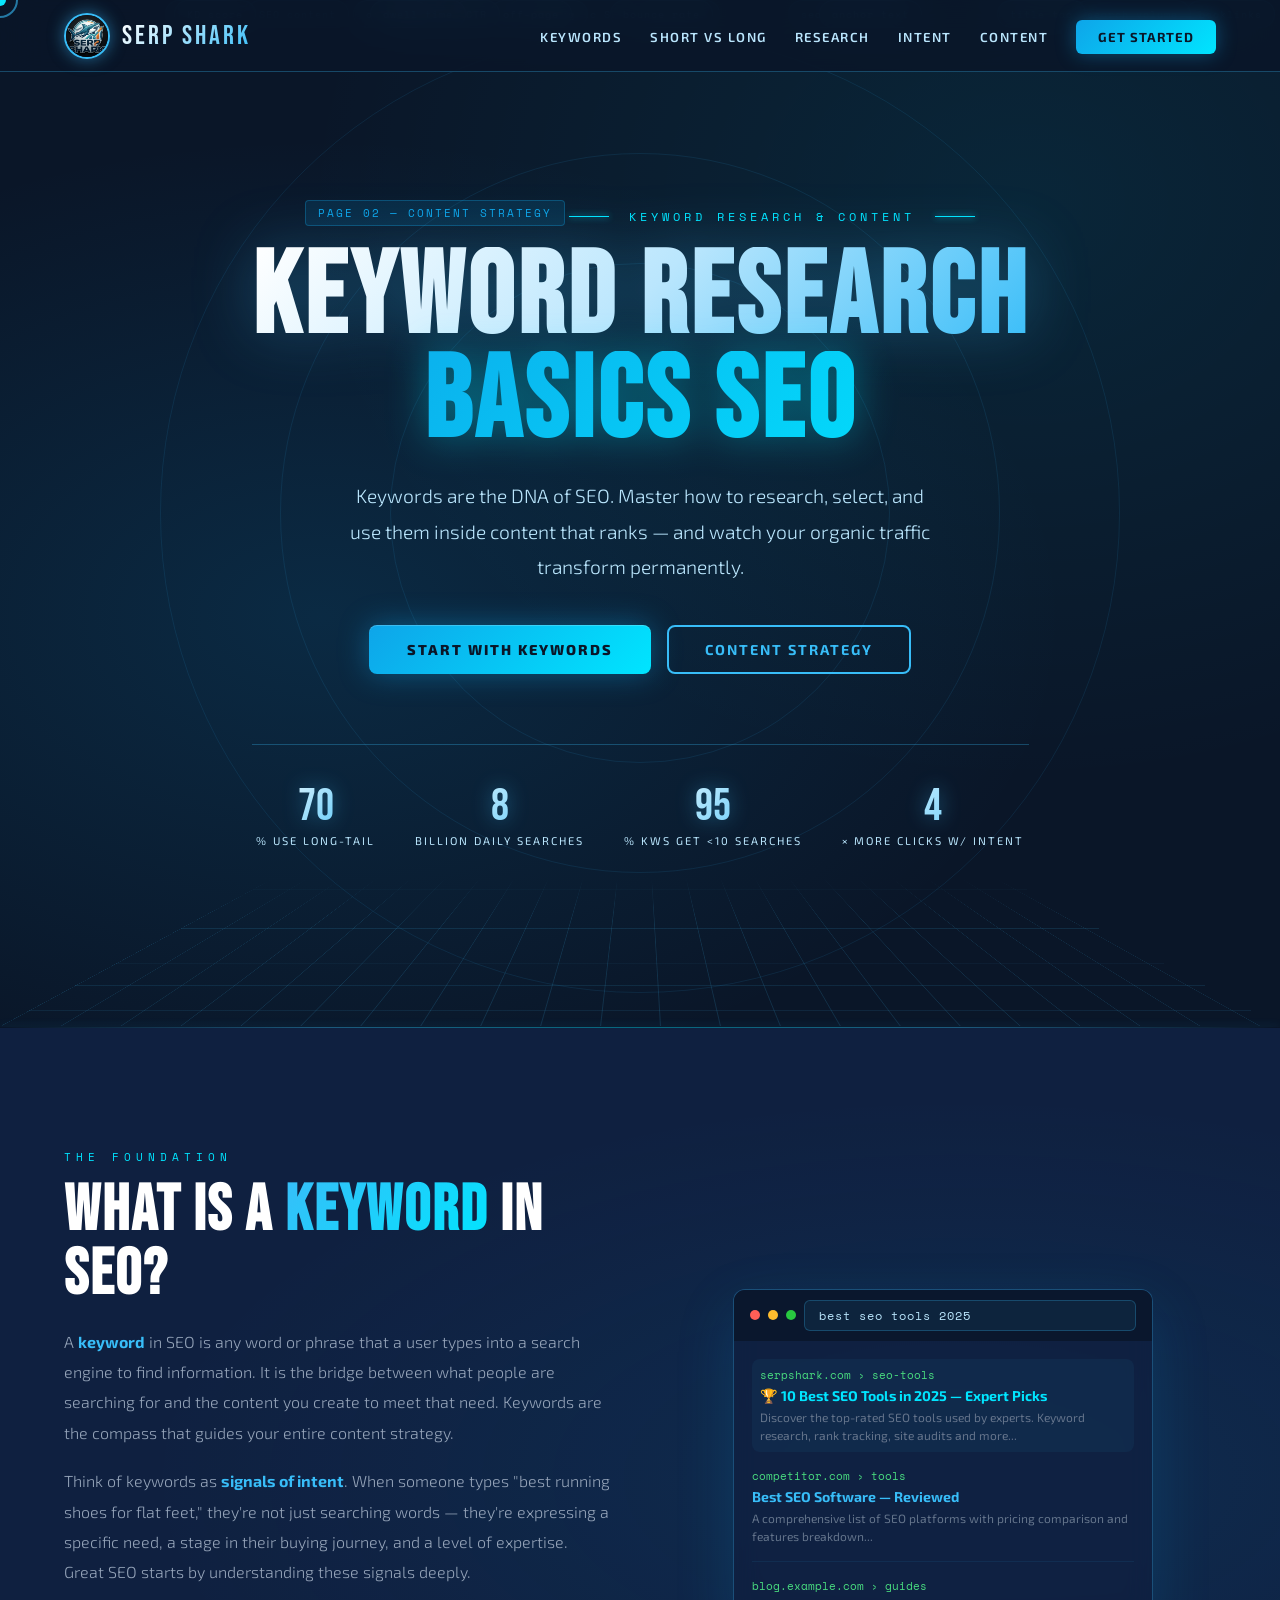
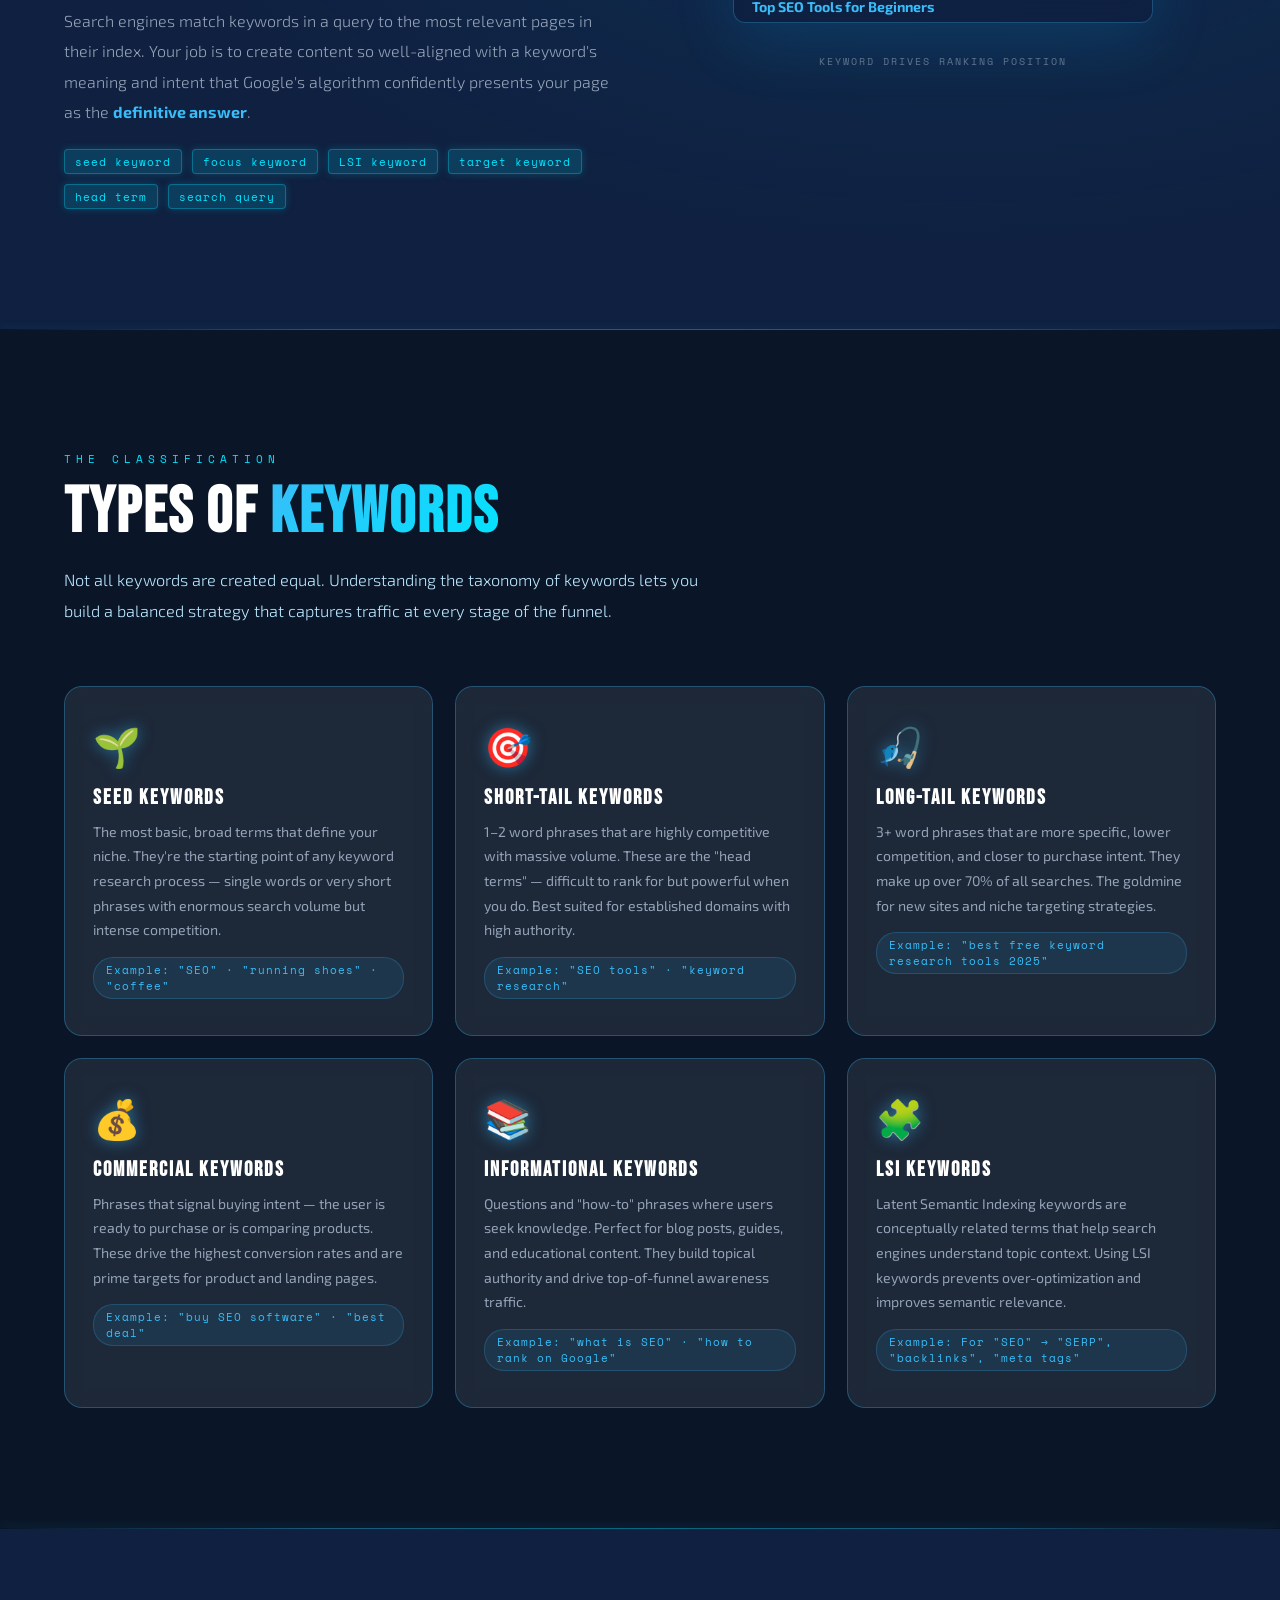
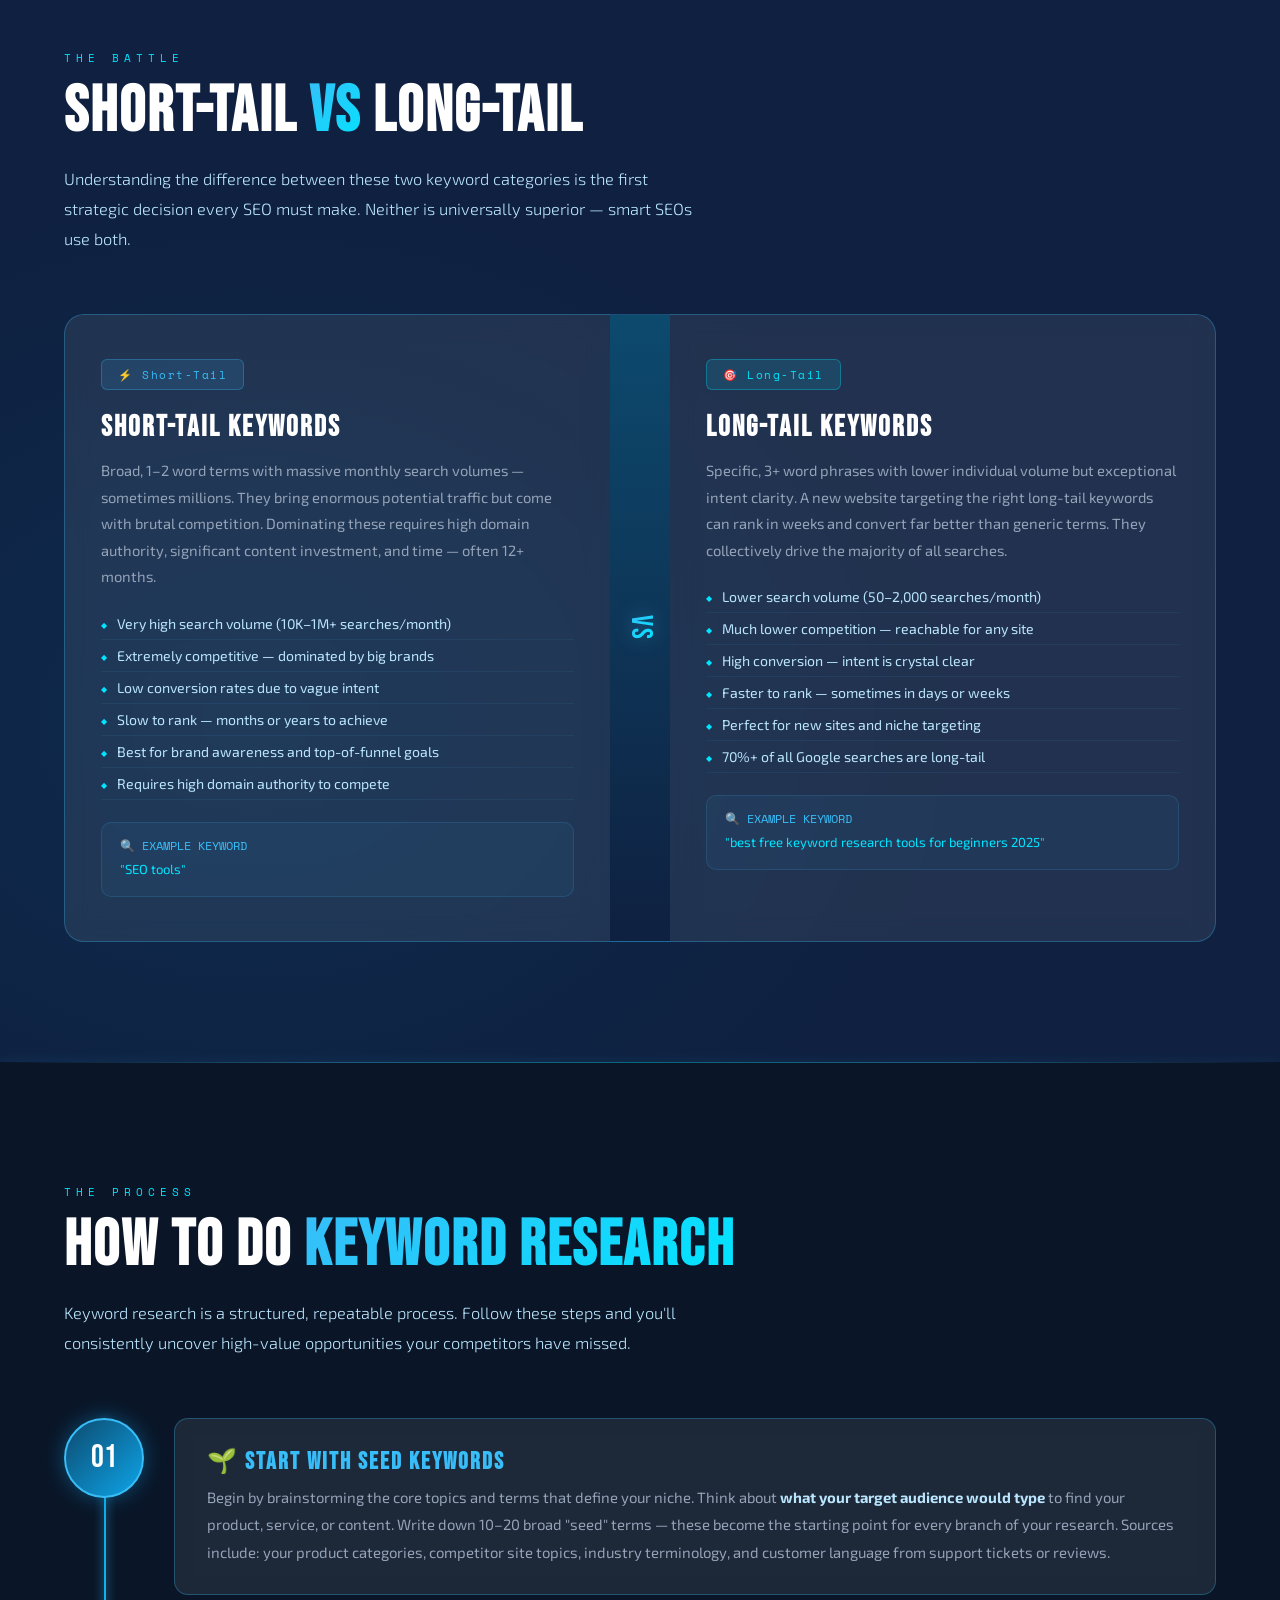
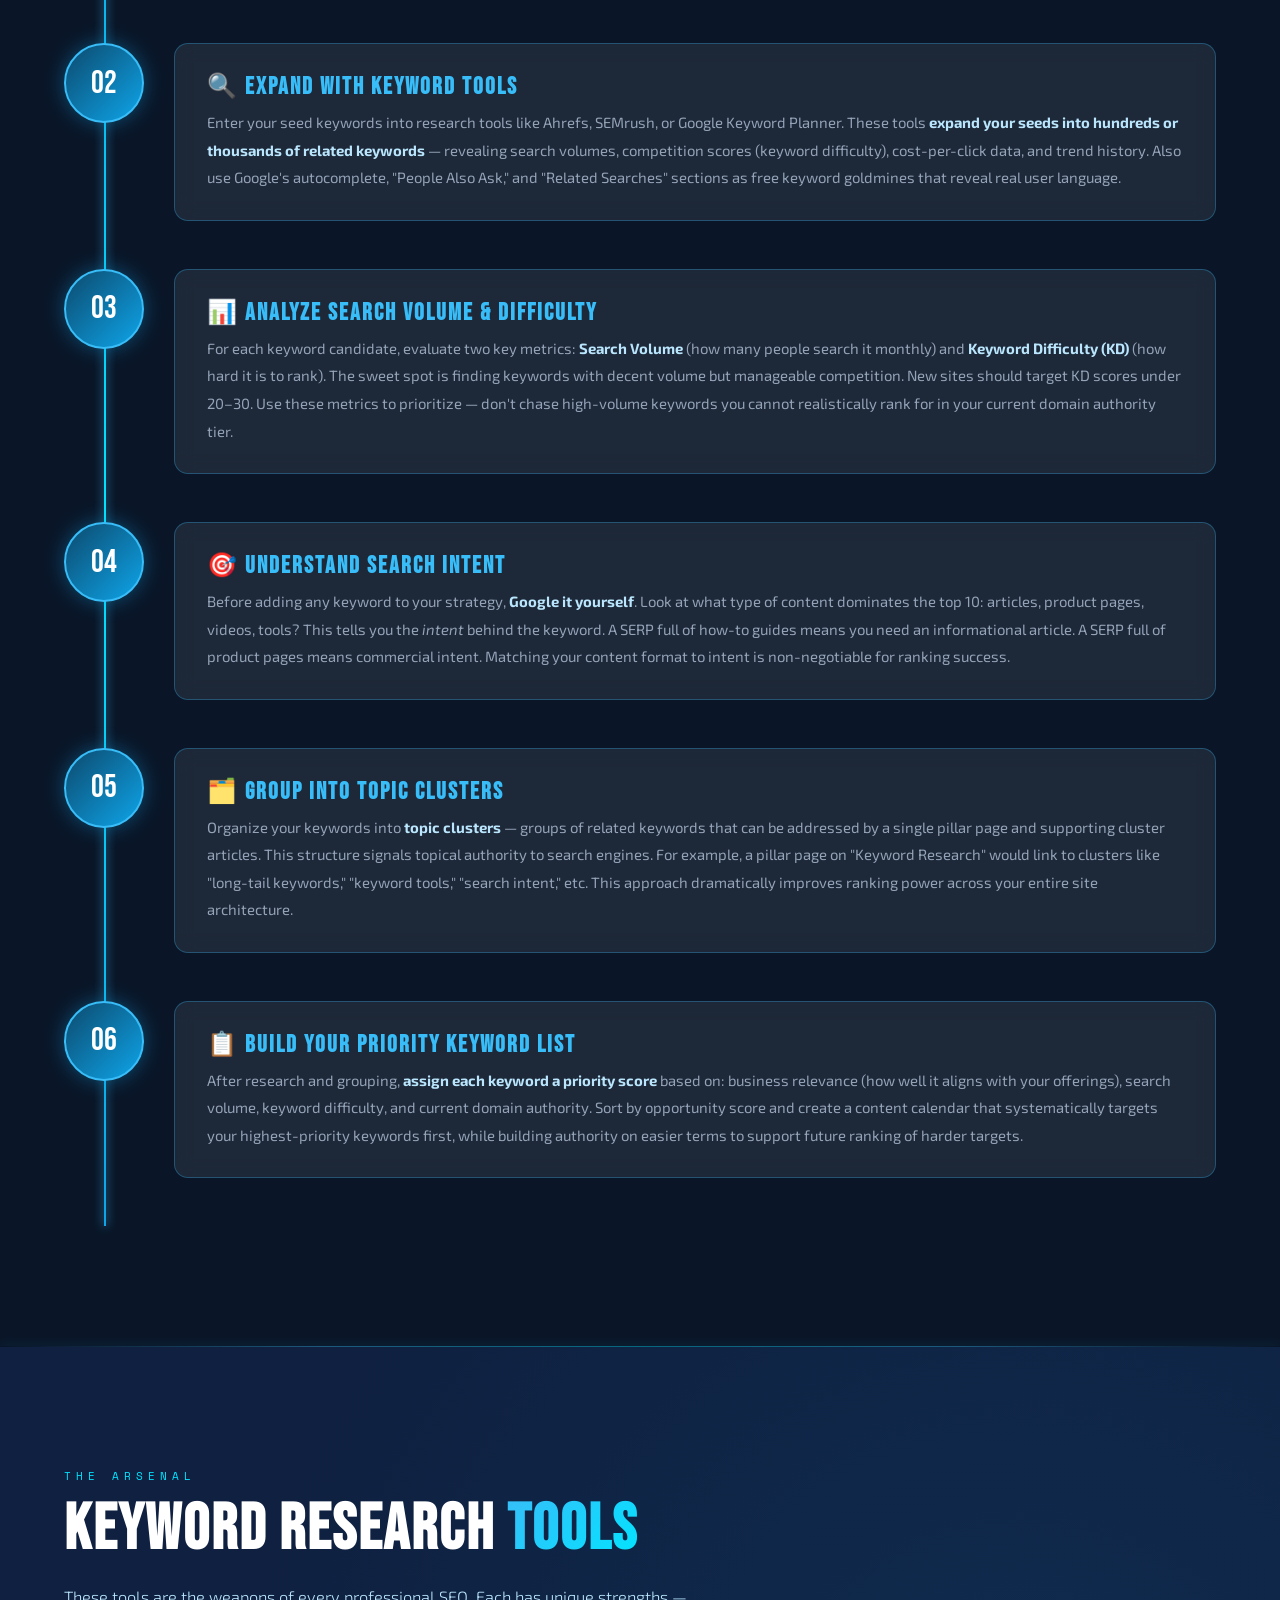
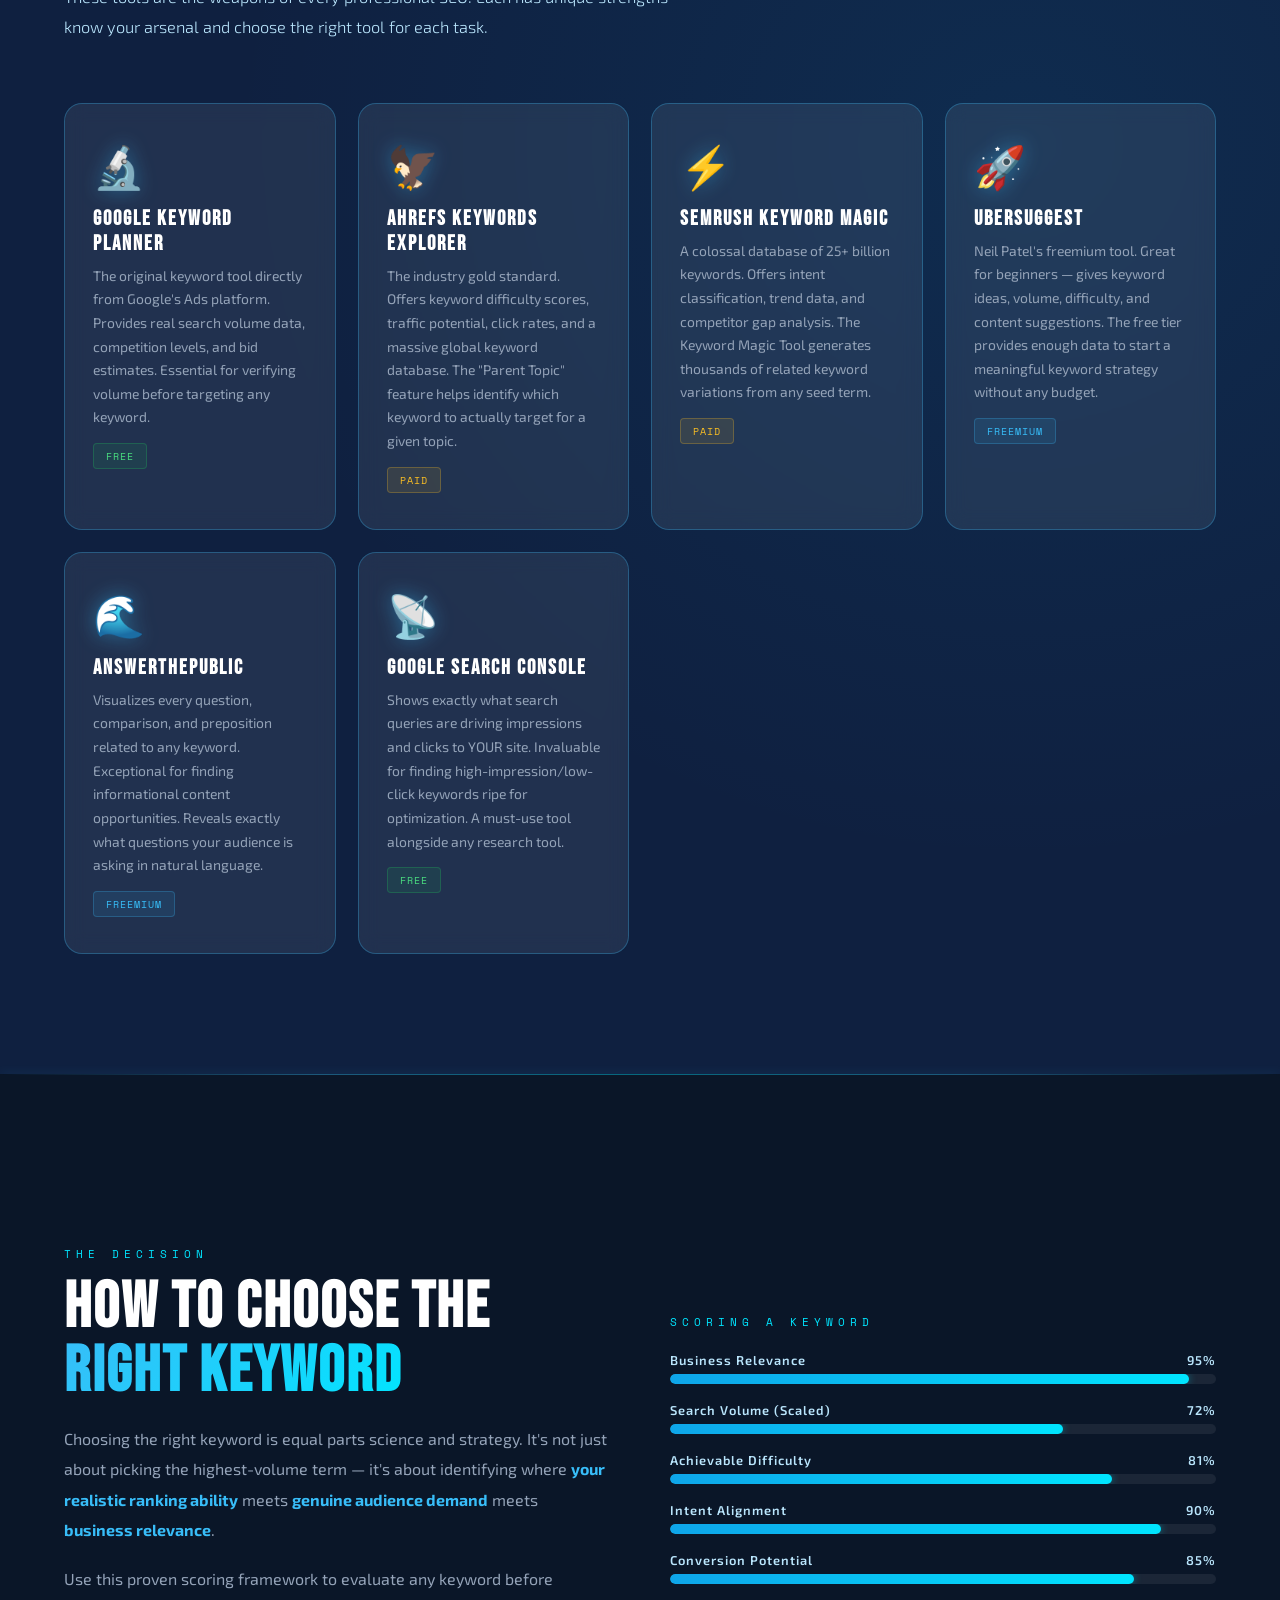
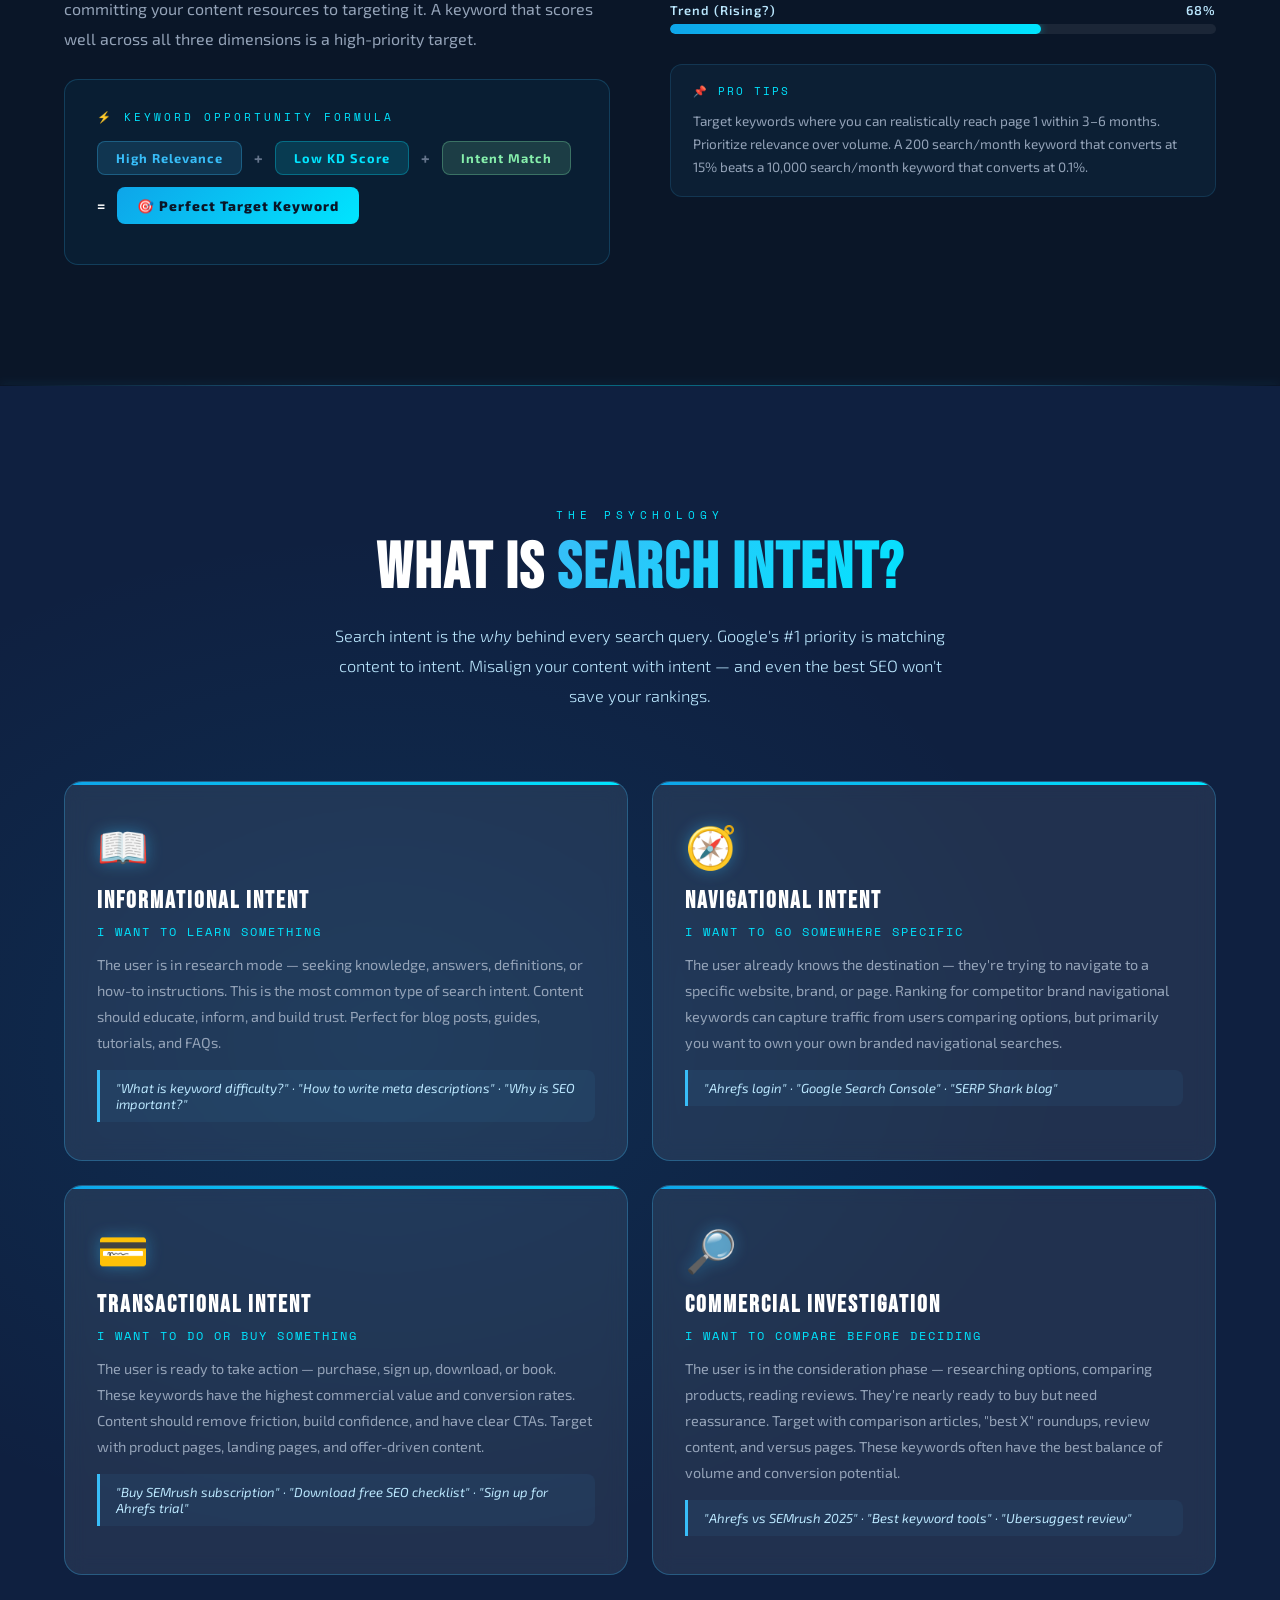
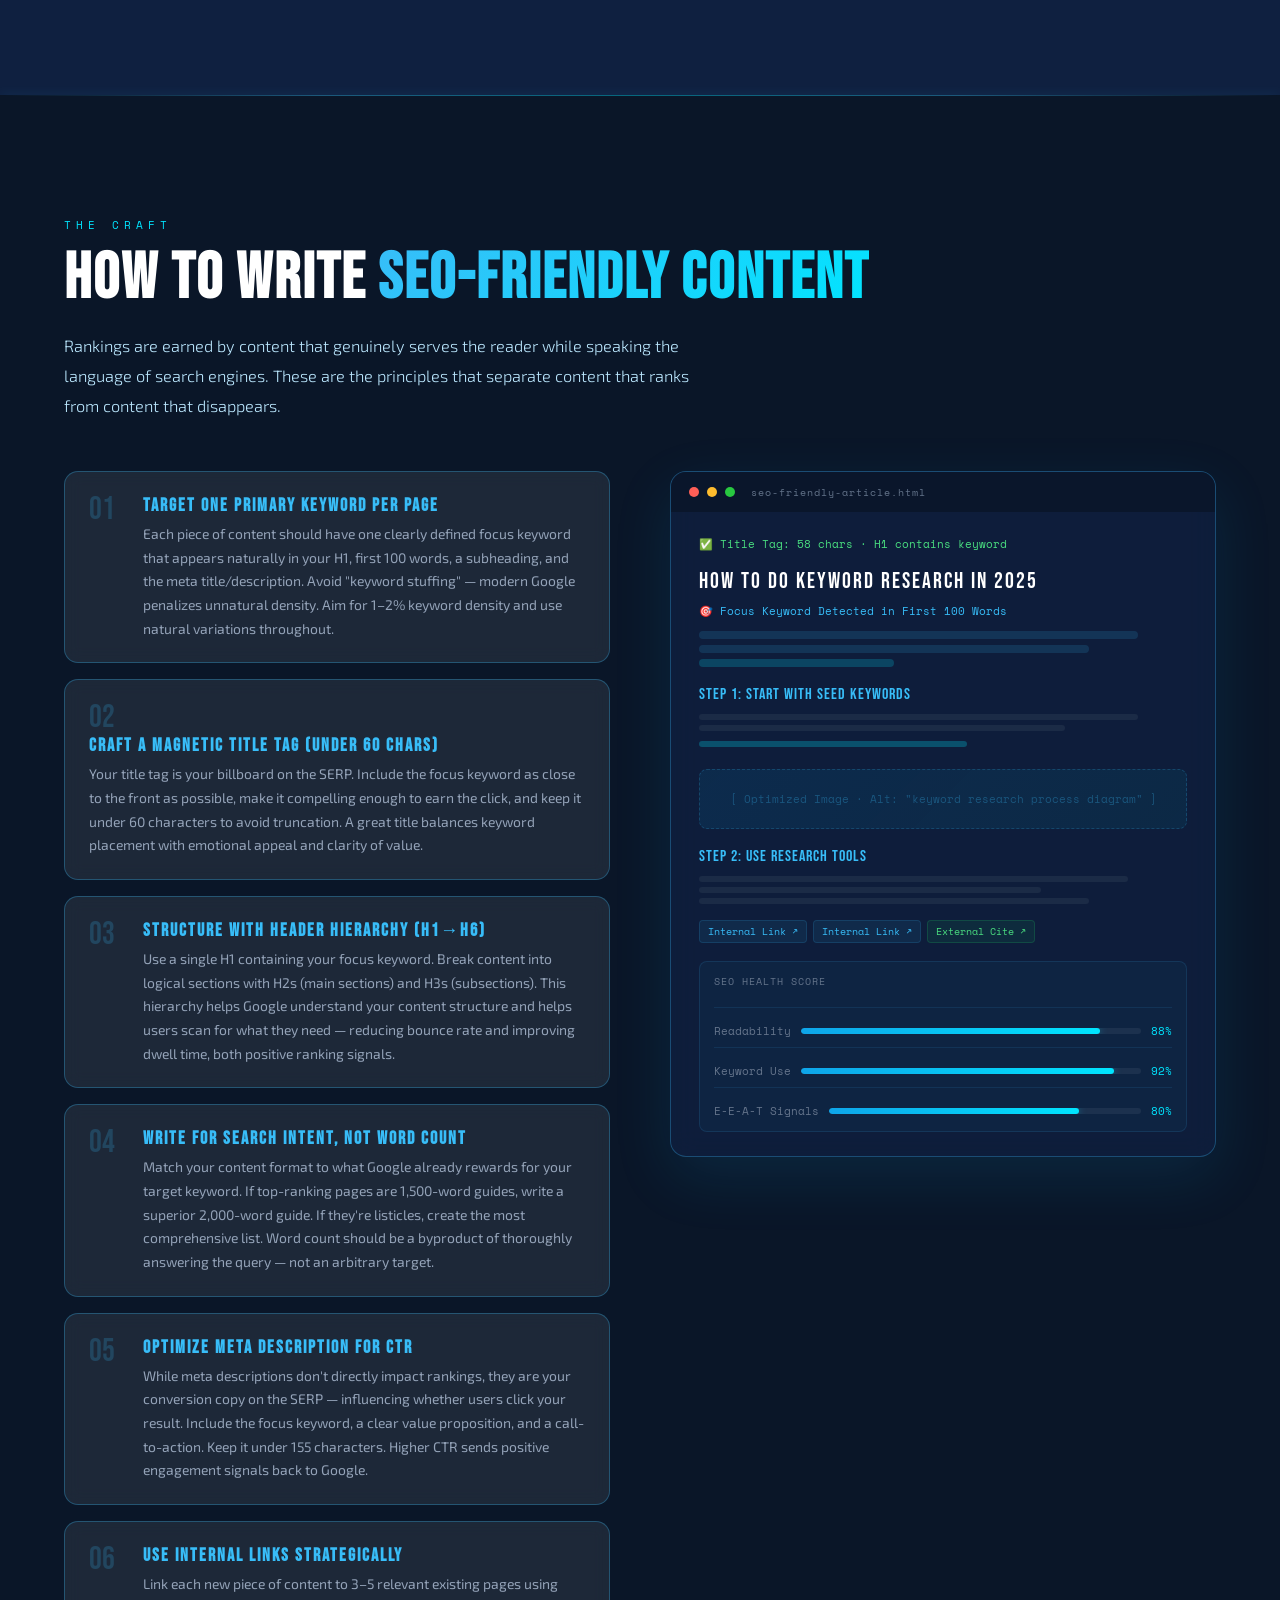
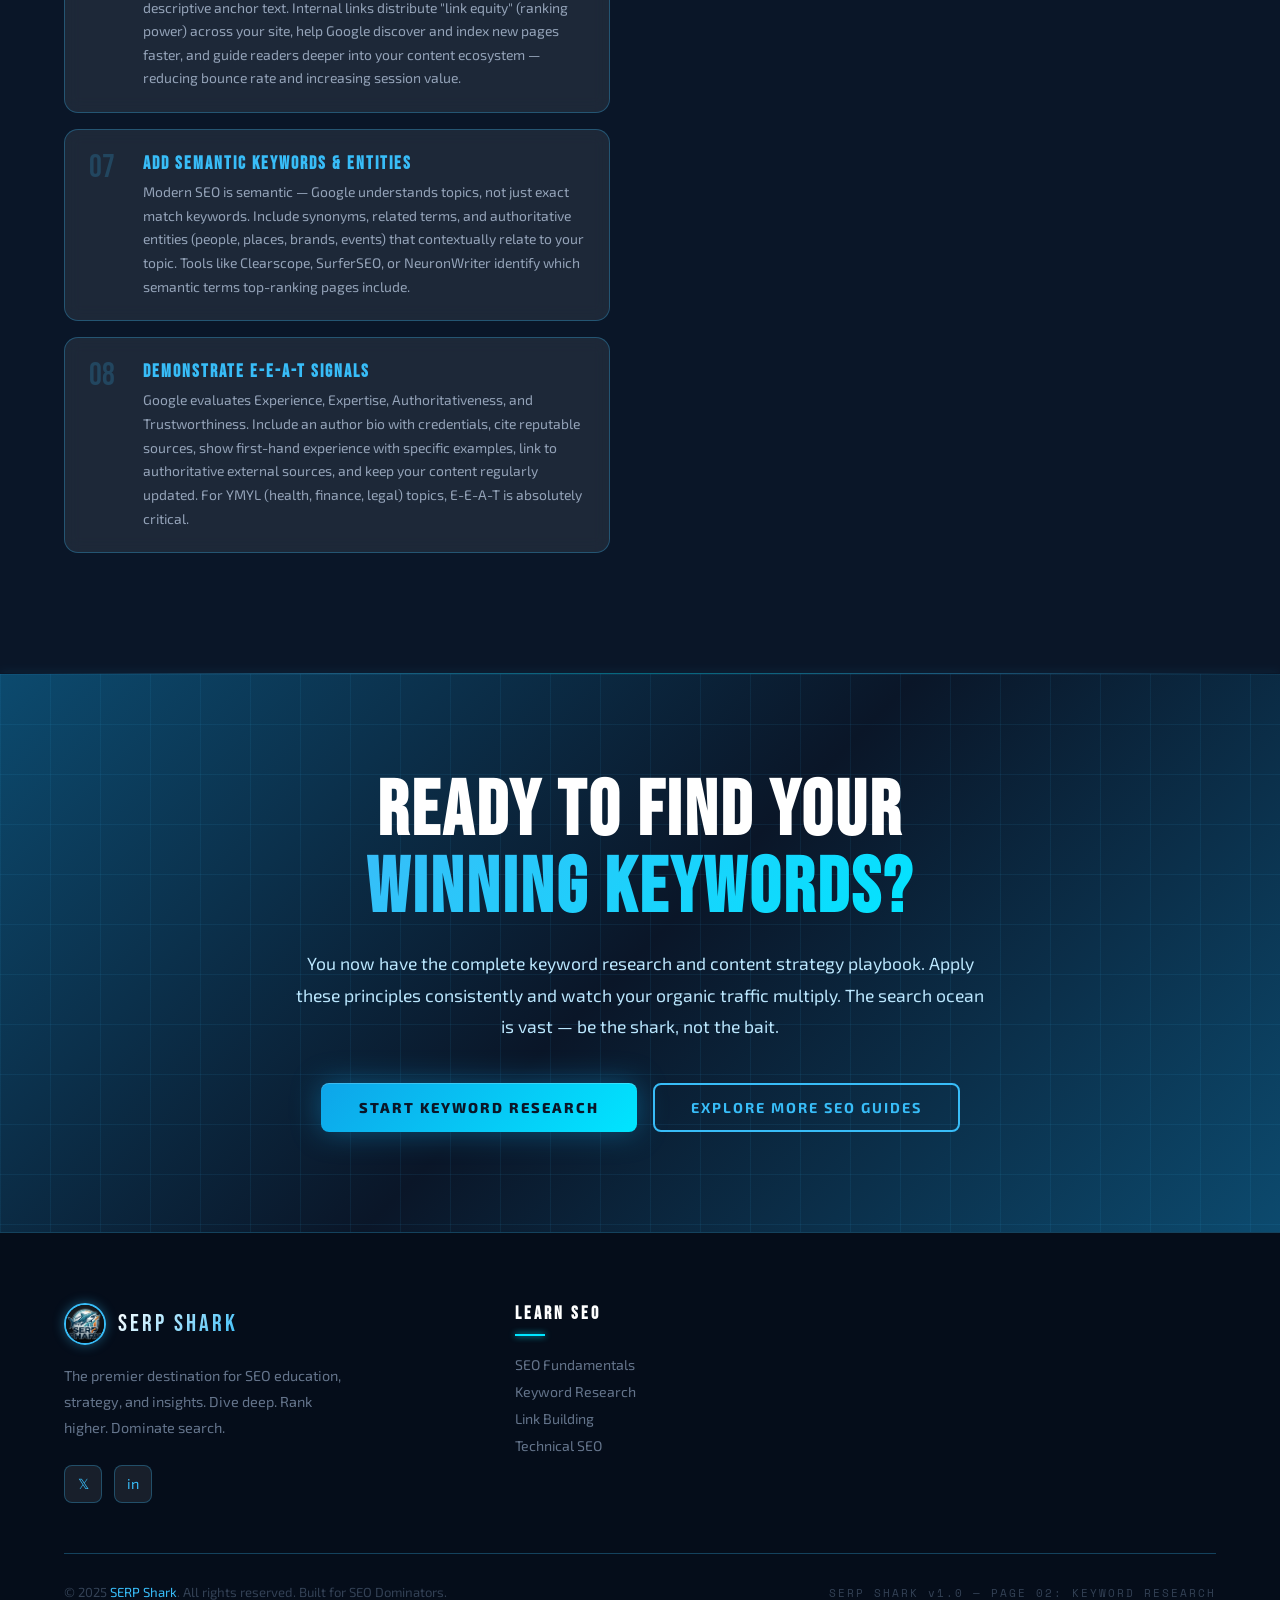
==== commit 959c7db4: "second commit" ====
--- a/keyword.html
+++ b/keyword.html
@@ -3,12 +3,109 @@
   <head>
     <meta charset="UTF-8" />
     <meta name="viewport" content="width=device-width, initial-scale=1.0" />
-    <title>SERP Shark – Keyword Research & Content Strategy</title>
+    <!-- title  -->
+    <title>SERP Shark | Keyword Research Guide</title>
+    <!-- icon -->
+    <link rel="icon" href="#" />
+    <!-- css  -->
     <link rel="stylesheet" href="css/keyword.css" />
+    <!-- google font  -->
     <link
       href="https://fonts.googleapis.com/css2?family=Bebas+Neue&family=Exo+2:wght@300;400;600;700;900&family=Space+Mono:wght@400;700&display=swap"
       rel="stylesheet"
     />
+    <!-- meta tags-->
+    <meta
+      name="description"
+      content="learn how to find the right keywords, understand search intent, and build a strong foundation for better SEO performance."
+    />
+    <meta name="application-name" content="SERP Shark" />
+    <meta name="author" content="siyath" />
+    <!-- robots tag -->
+    <meta name="robots" content="index,follow,max-image-preview:large" />
+
+    <!-- canonical tag  -->
+    <link rel="canonical" href="#" />
+
+    <!-- opengraph tag -->
+    <meta name="og:type" content="website" />
+    <meta name="og:site_name" content="SERP shark" />
+    <meta name="og:title" content="SERP Shark | Keyword Research Guide" />
+    <meta
+      name="og:description"
+      content="learn how to find the right keywords, understand search intent, and build a strong foundation for better SEO performance."
+    />
+    <meta name="og:image" content="#" />
+    <meta name="og:url" content="#" />
+
+    <!-- twitter tag  -->
+    <meta name="twitter:card" content="summary_large_image" />
+    <meta name="twitter:title" content="SERP Shark | Keyword Resarch Guide" />
+    <meta
+      name="twitter:description"
+      content="learn how to find the right keywords, understand search intent, and build a strong foundation for better SEO performance."
+    />
+    <meta name="twitter:image" content="#" />
+    <meta name="twitter:url" content="#" />
+    <!-- schema markup optimization  -->
+    <script type="application/ld+json">
+      {
+        "@context": "https://schema.org",
+        "@graph": [
+          {
+            "@type": "Organization",
+            "@id": "https://yourdomain.com/#organization",
+            "name": "Serp Shark",
+            "url": "https://yourdomain.com",
+            "logo": {
+              "@type": "ImageObject",
+              "url": "https://yourdomain.com/logo.png"
+            }
+          },
+          {
+            "@type": "WebSite",
+            "@id": "https://yourdomain.com/#website",
+            "url": "https://yourdomain.com",
+            "name": "Serp Shark",
+            "publisher": {
+              "@id": "https://yourdomain.com/#organization"
+            }
+          },
+          {
+            "@type": "WebPage",
+            "@id": "https://yourdomain.com/keyword-research/#webpage",
+            "url": "https://yourdomain.com/keyword-research",
+            "name": "Keyword Research Basics SEO",
+            "description": "Learn how to find the right keywords, understand search intent, and build a strong SEO strategy to improve rankings and organic traffic.",
+            "isPartOf": {
+              "@id": "https://yourdomain.com/#website"
+            },
+            "primaryImageOfPage": {
+              "@type": "ImageObject",
+              "url": "https://yourdomain.com/keyword-research.jpg"
+            },
+            "inLanguage": "en"
+          },
+          {
+            "@type": "Article",
+            "@id": "https://yourdomain.com/keyword-research/#article",
+            "headline": "Keyword Research Basics SEO",
+            "description": "Learn keyword research basics, search intent, keyword clustering, and SEO strategies to rank higher on Google.",
+            "image": "https://yourdomain.com/keyword-research.jpg",
+            "author": {
+              "@id": "https://yourdomain.com/#organization"
+            },
+            "publisher": {
+              "@id": "https://yourdomain.com/#organization"
+            },
+            "mainEntityOfPage": {
+              "@id": "https://yourdomain.com/keyword-research/#webpage"
+            },
+            "inLanguage": "en",
+          }
+        ]
+      }
+    </script>
   </head>
   <body>
     <div class="scroll-progress" id="scrollProgress"></div>
@@ -59,8 +156,8 @@
           <span></span> Keyword Research & Content <span></span>
         </div>
         <h1 class="hero-title">
-          <span class="line1">Find the Words</span>
-          <span class="line2">Own the Search</span>
+          <span class="line1">keyword Research</span>
+          <span class="line2">Basics SEO</span>
         </h1>
         <p class="hero-sub">
           Keywords are the DNA of SEO. Master how to research, select, and use
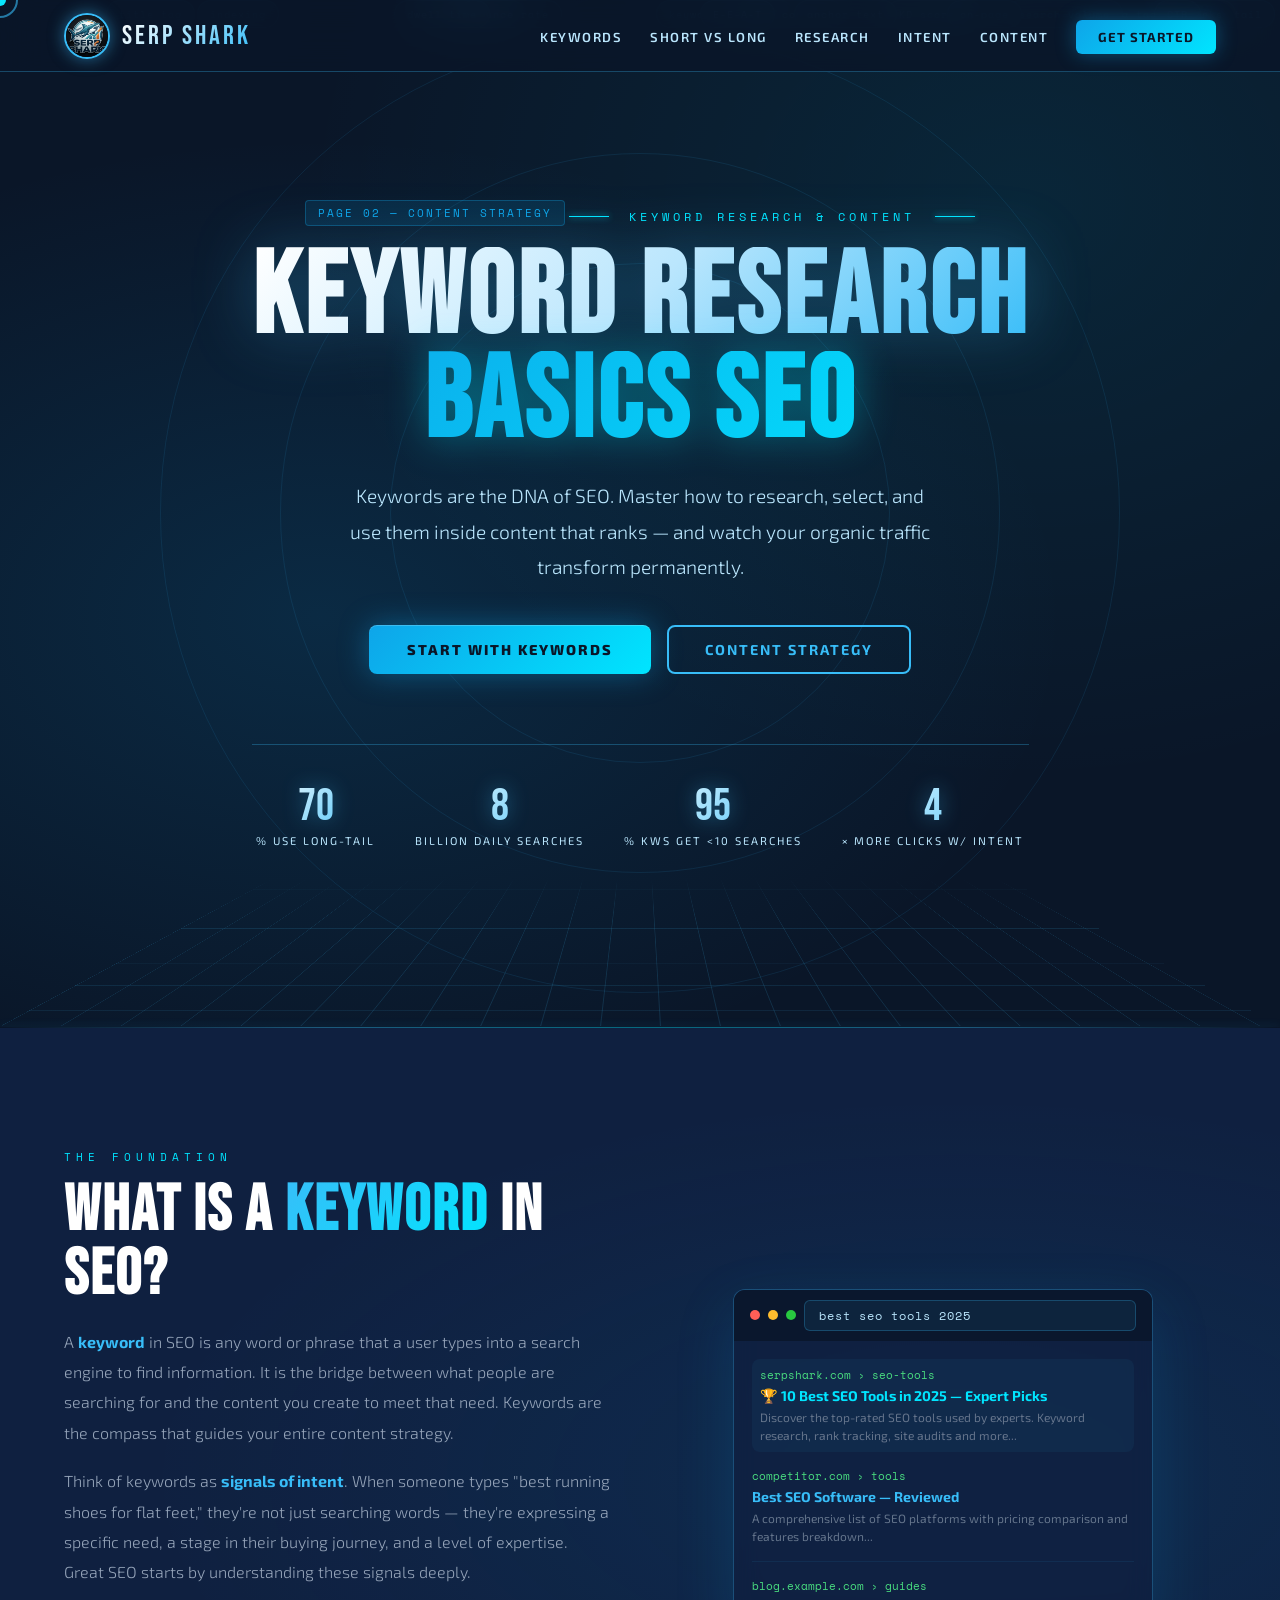
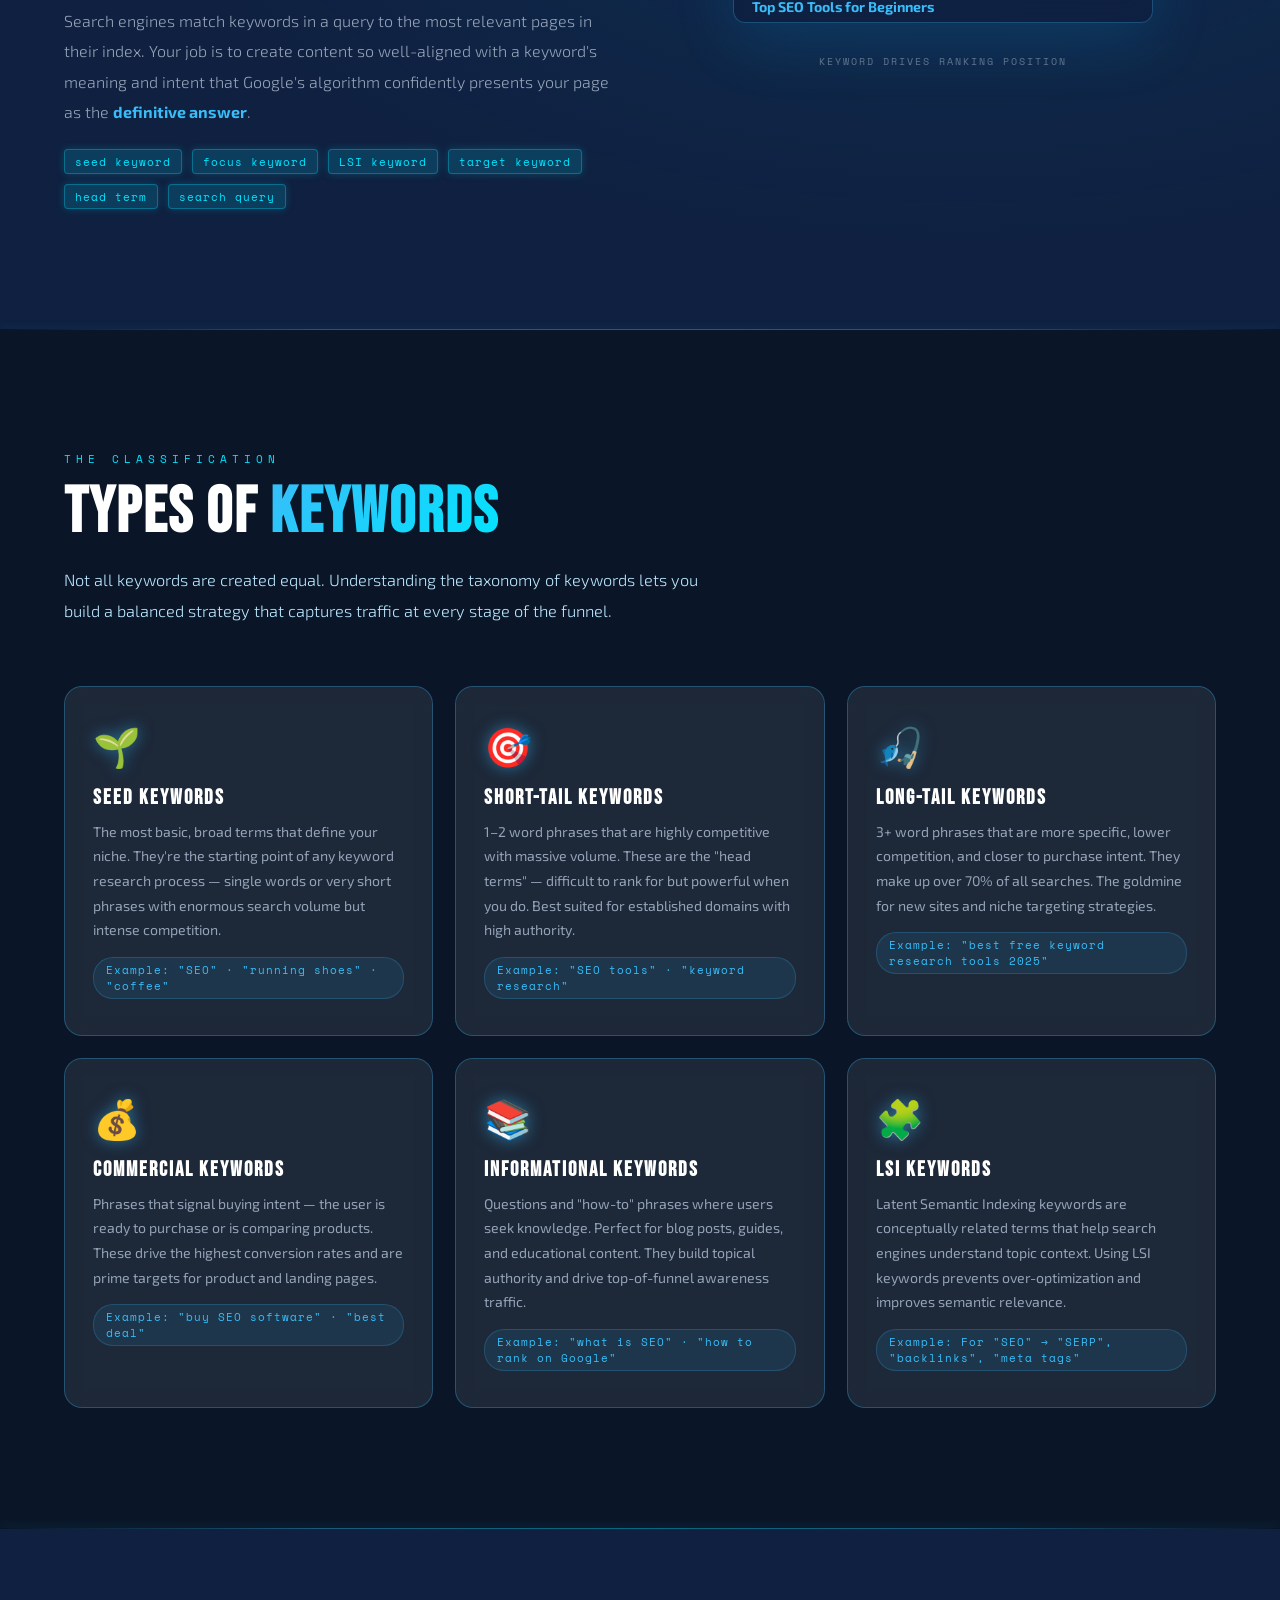
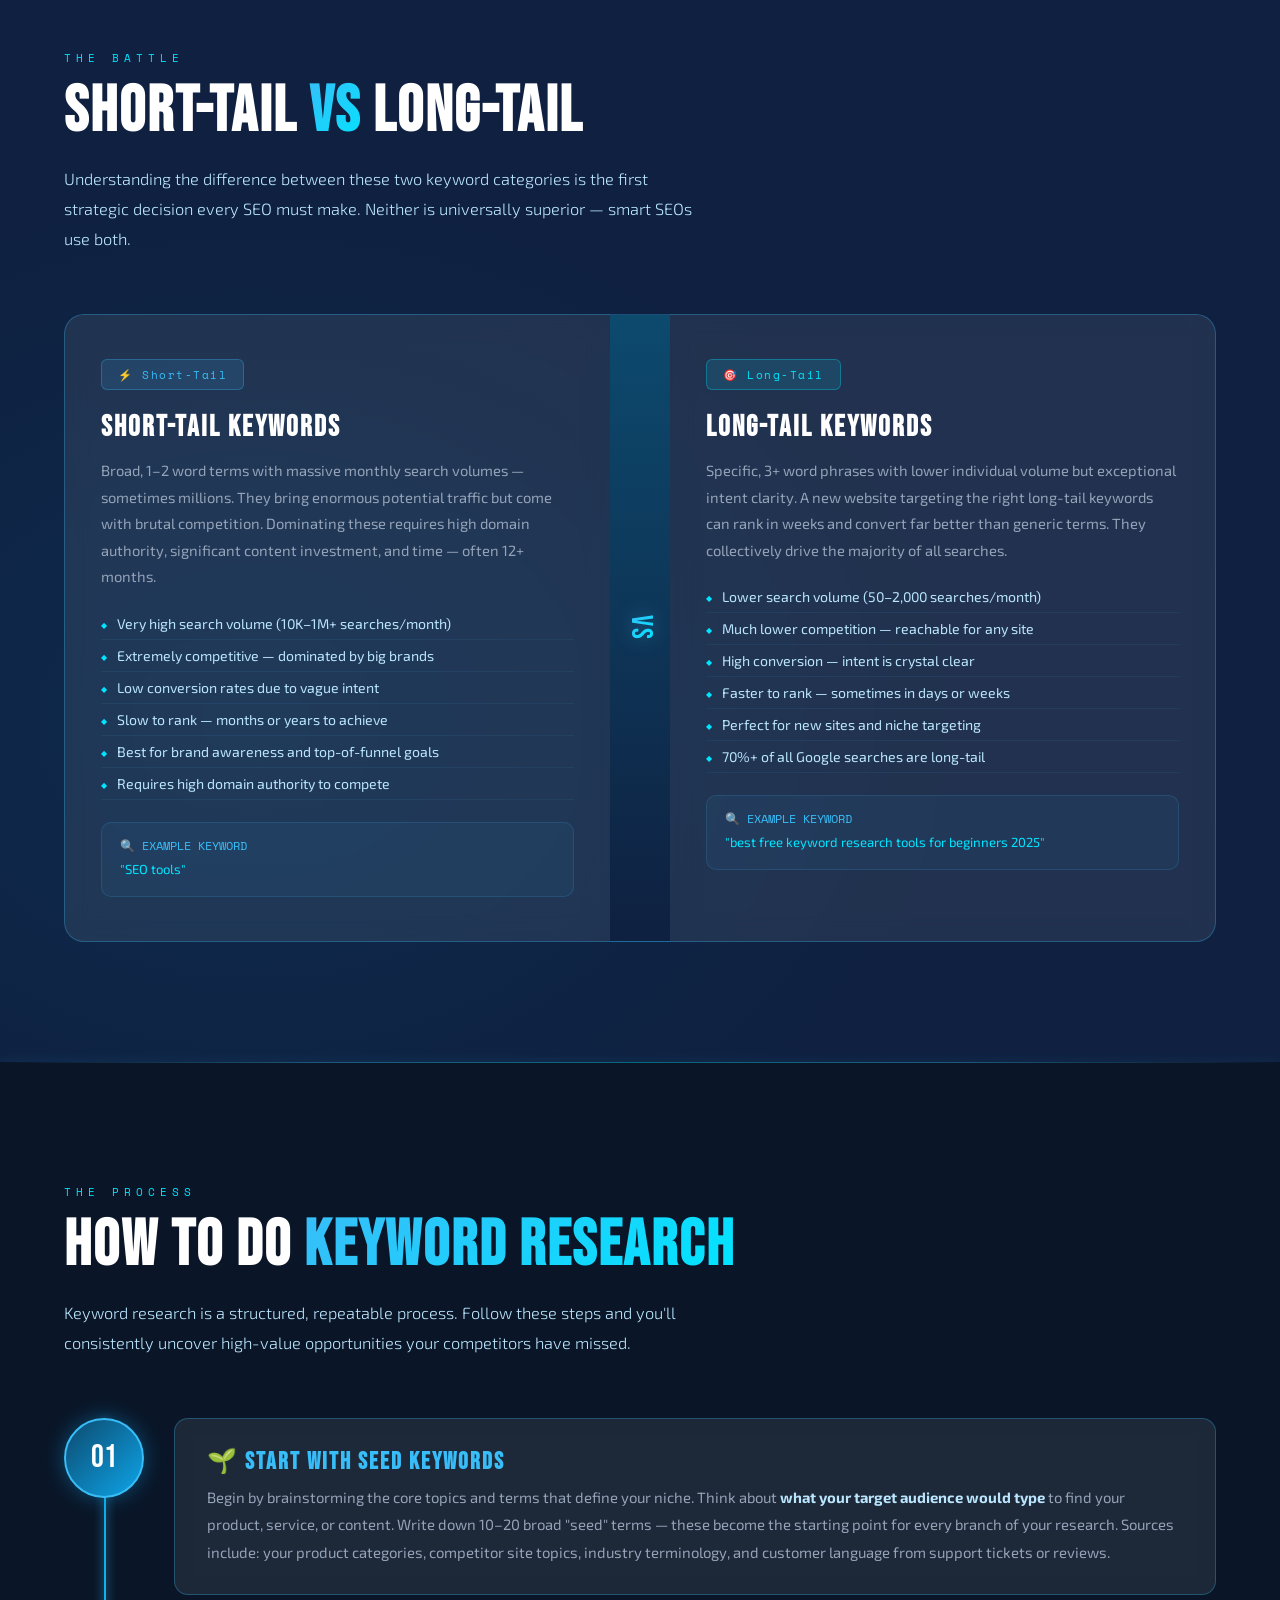
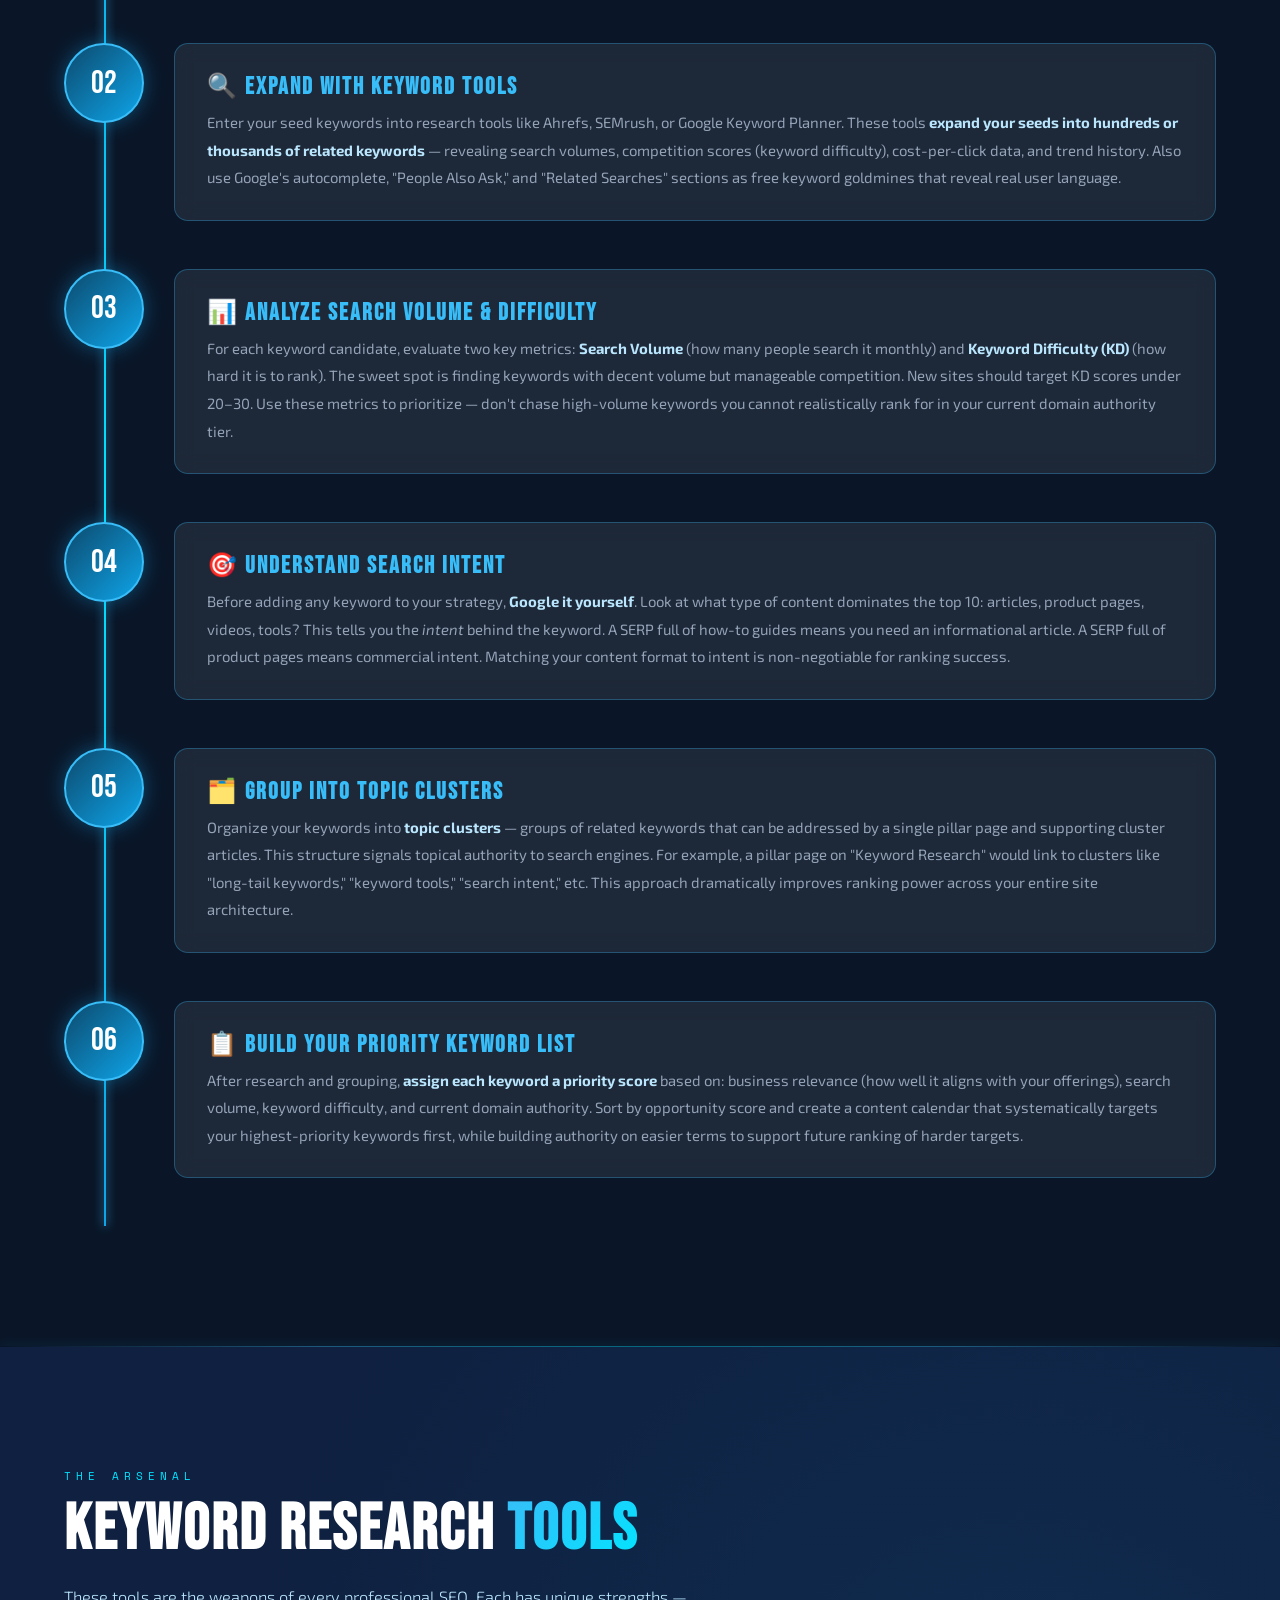
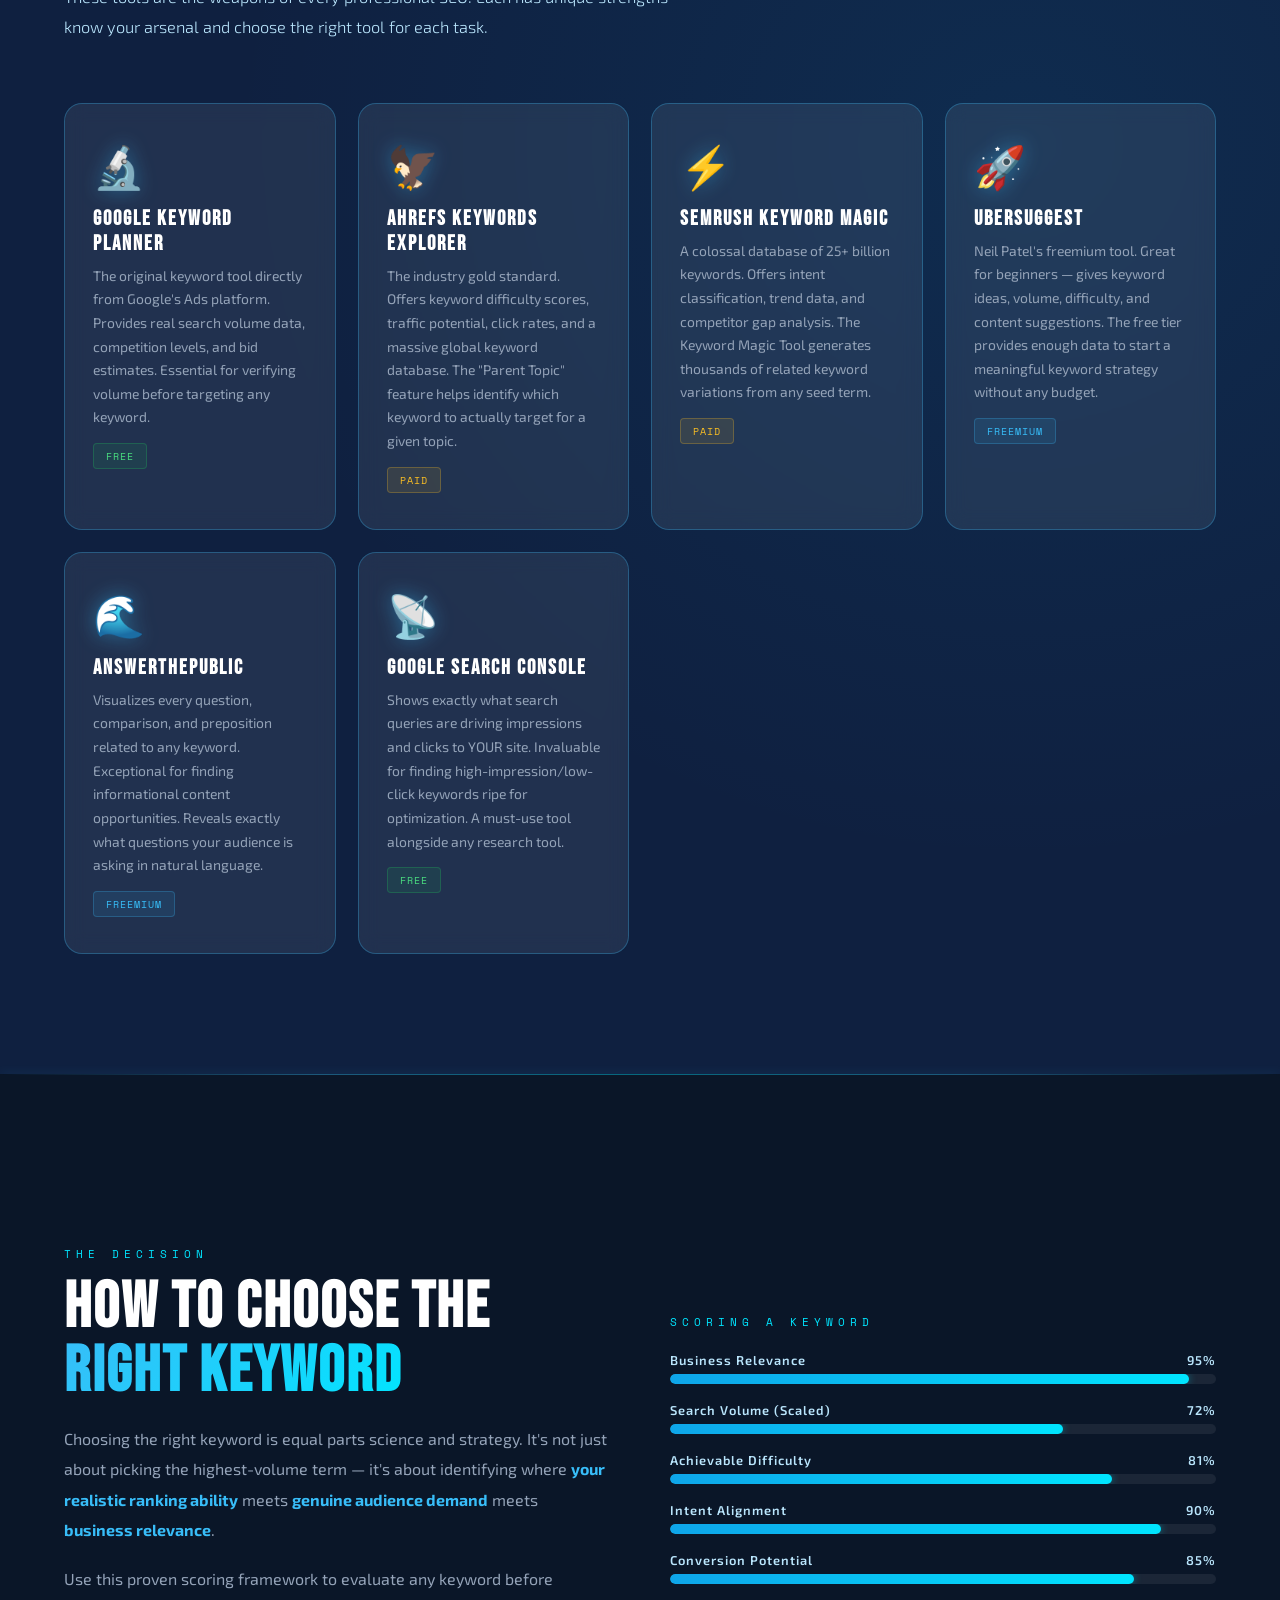
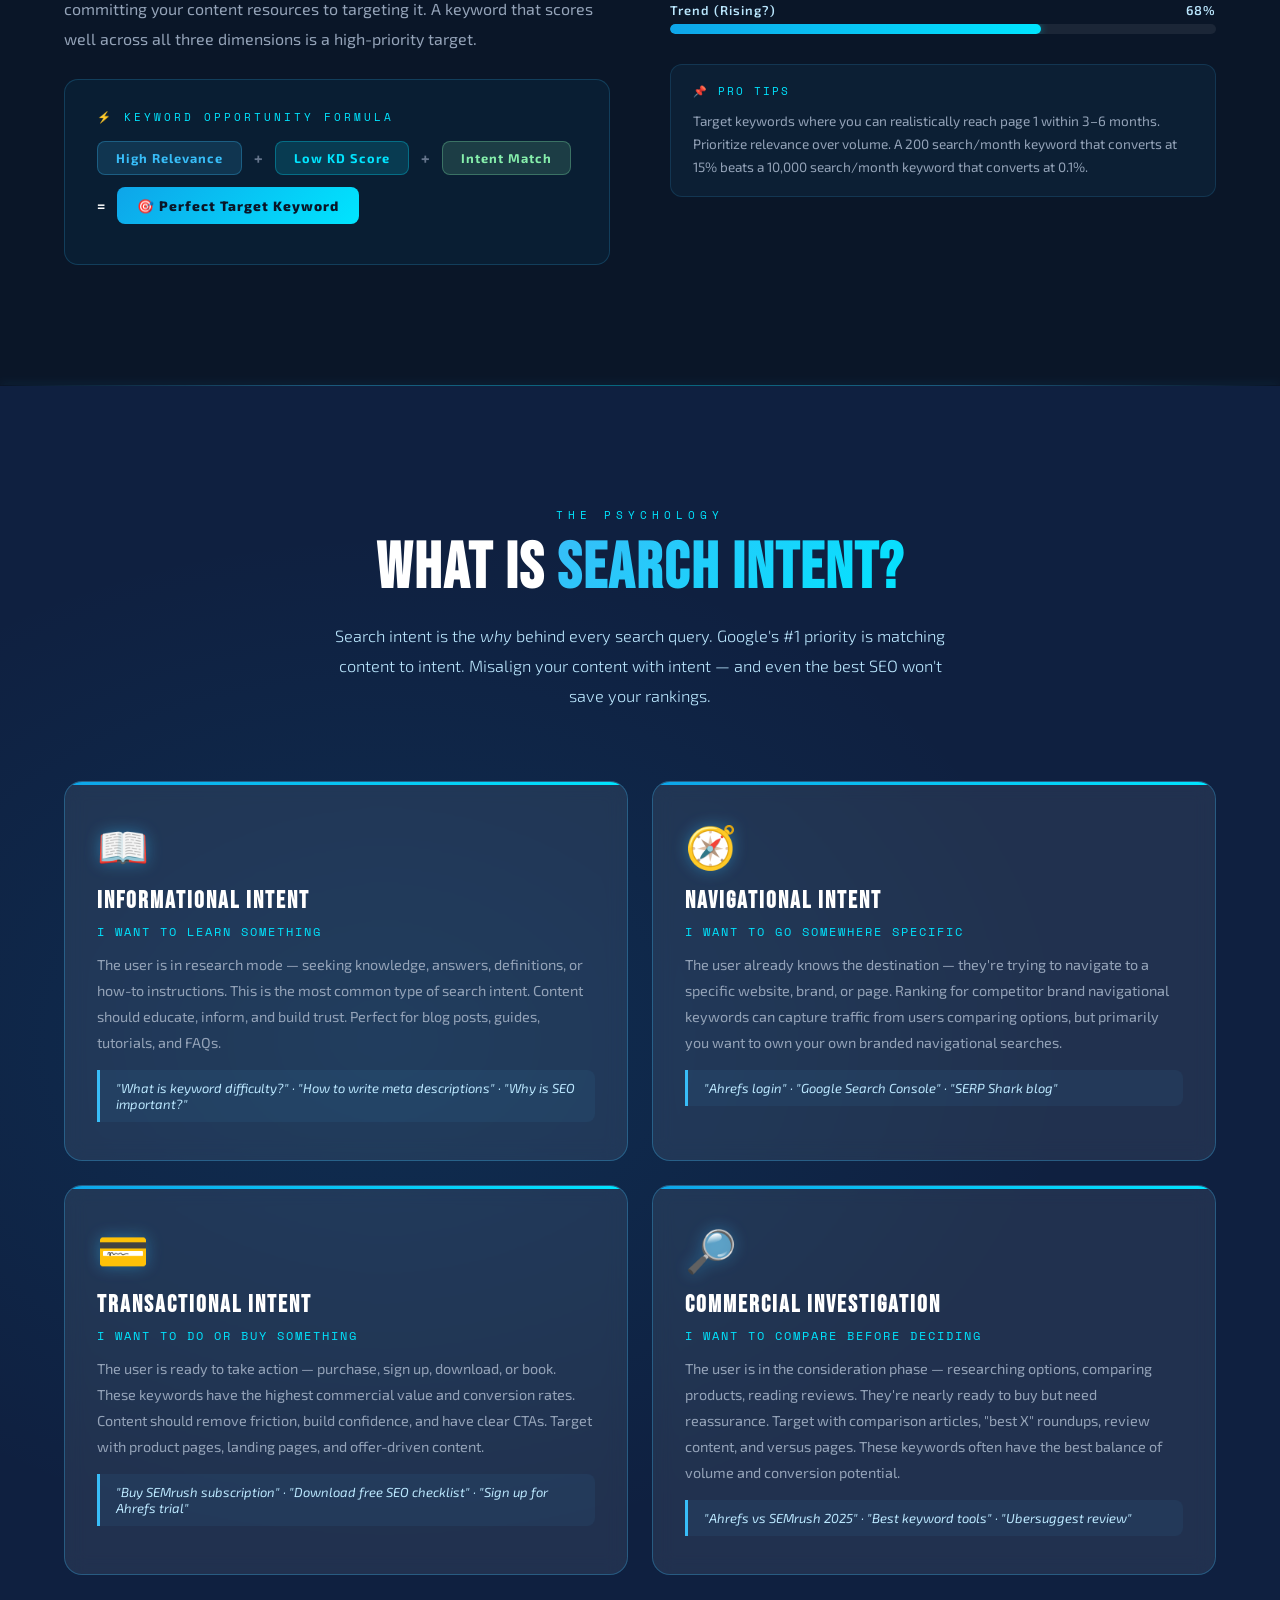
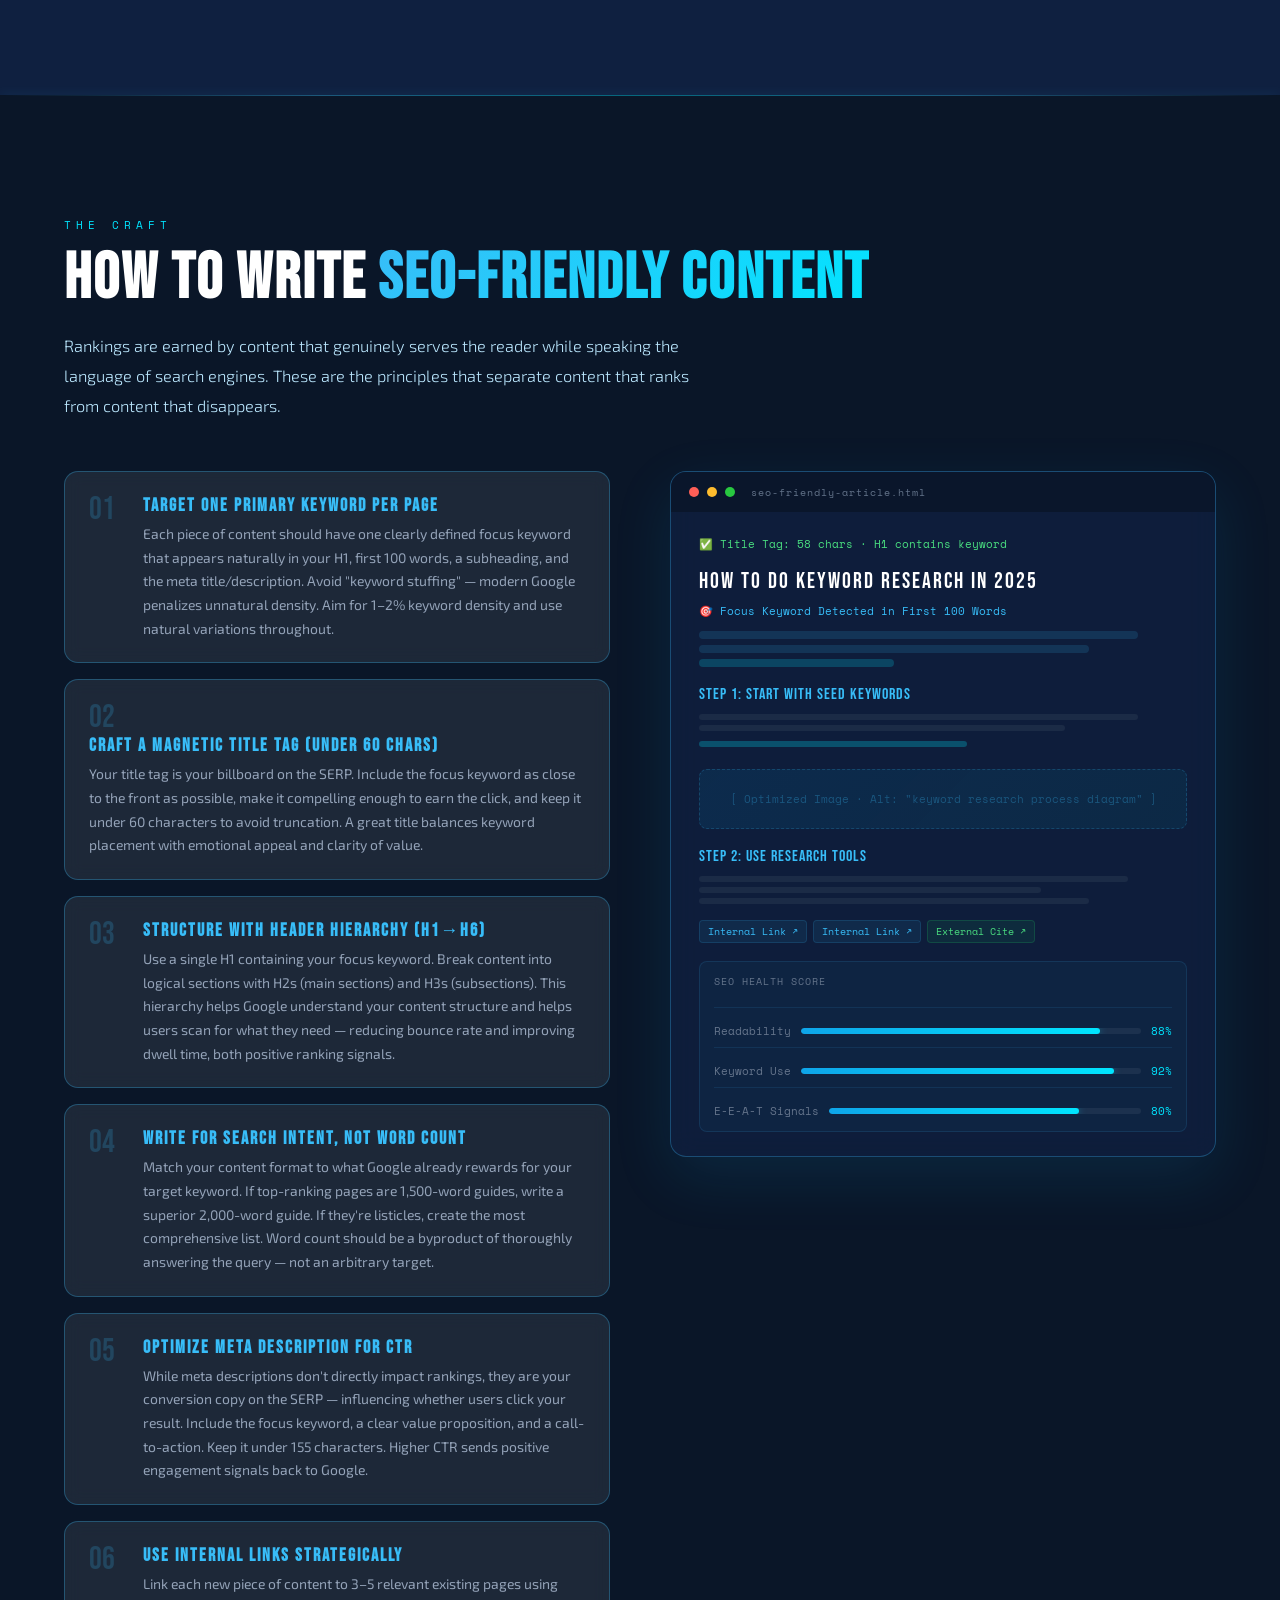
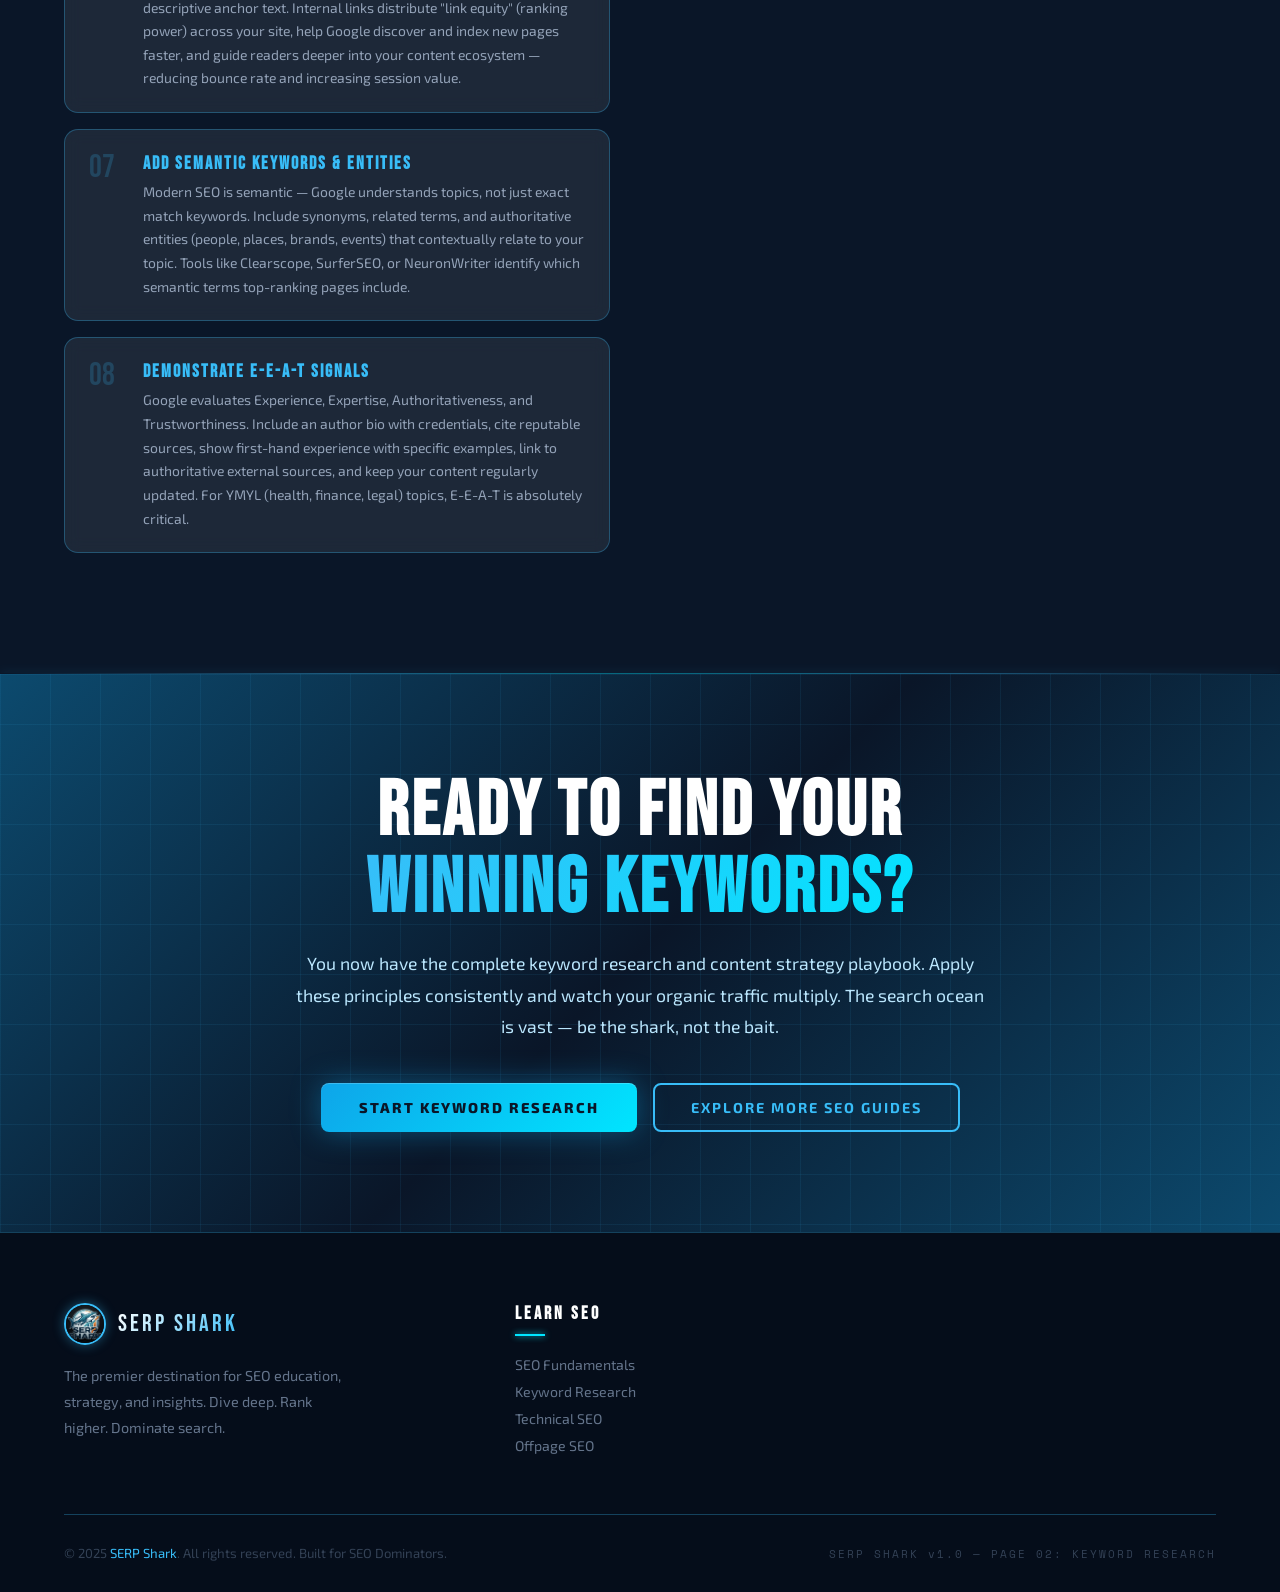
==== commit 65808ac3: "recent" ====
--- a/keyword.html
+++ b/keyword.html
@@ -4,7 +4,7 @@
     <meta charset="UTF-8" />
     <meta name="viewport" content="width=device-width, initial-scale=1.0" />
     <!-- title  -->
-    <title>SERP Shark | Keyword Research Guide</title>
+    <title>Keyword Research Guide | SERP Shark</title>
     <!-- icon -->
     <link rel="icon" href="#" />
     <!-- css  -->
@@ -101,7 +101,7 @@
             "mainEntityOfPage": {
               "@id": "https://yourdomain.com/keyword-research/#webpage"
             },
-            "inLanguage": "en",
+            "inLanguage": "en"
           }
         ]
       }
@@ -1212,18 +1212,14 @@
             The premier destination for SEO education, strategy, and insights.
             Dive deep. Rank higher. Dominate search.
           </p>
-          <div class="footer-social">
-            <a class="soc-btn" href="#" title="Twitter">𝕏</a>
-            <a class="soc-btn" href="#" title="LinkedIn">in</a>
-          </div>
         </div>
         <div class="footer-col">
           <h4>Learn SEO</h4>
           <ul>
             <li><a href="index.html">SEO Fundamentals</a></li>
             <li><a href="keyword.html">Keyword Research</a></li>
-            <li><a href="#">Link Building</a></li>
-            <li><a href="#">Technical SEO</a></li>
+             <li><a href="#">Technical SEO</a></li>
+            <li><a href="offpage.html">Offpage SEO</a></li>
           </ul>
         </div>
       </div>
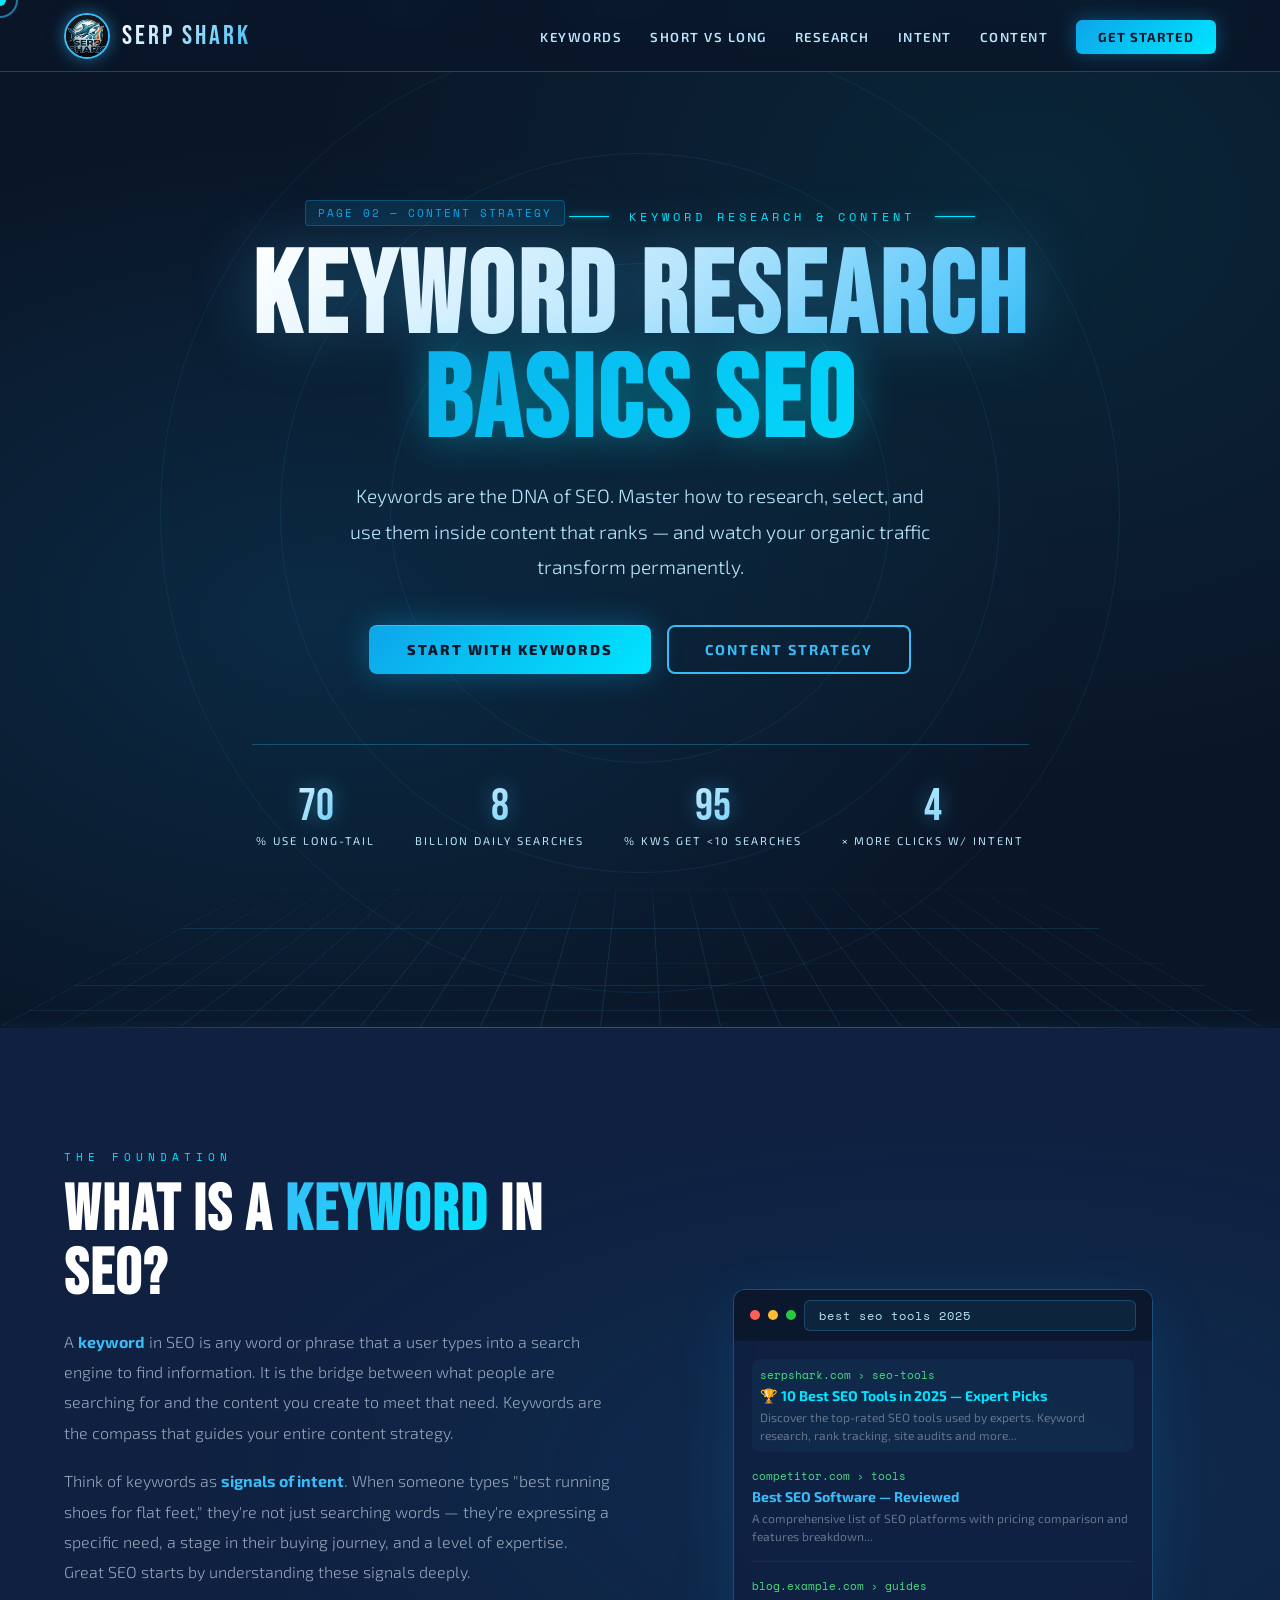
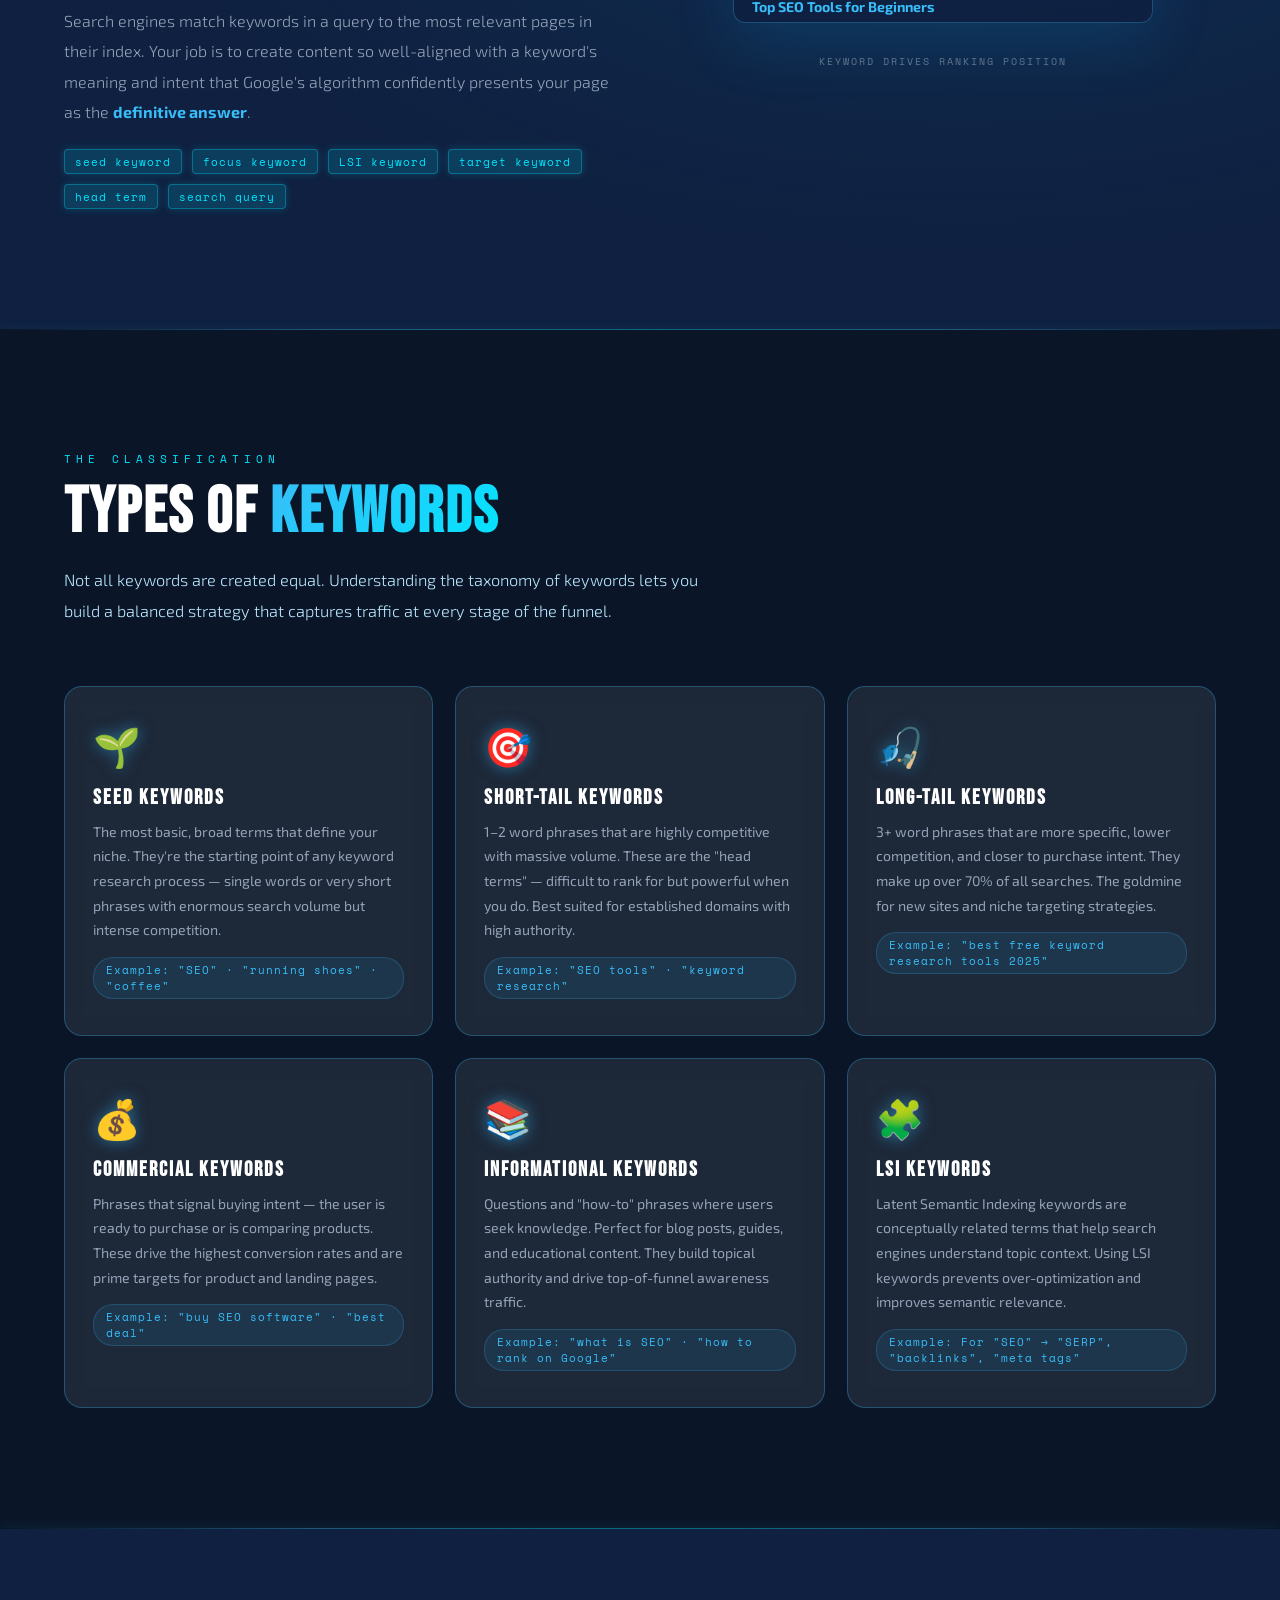
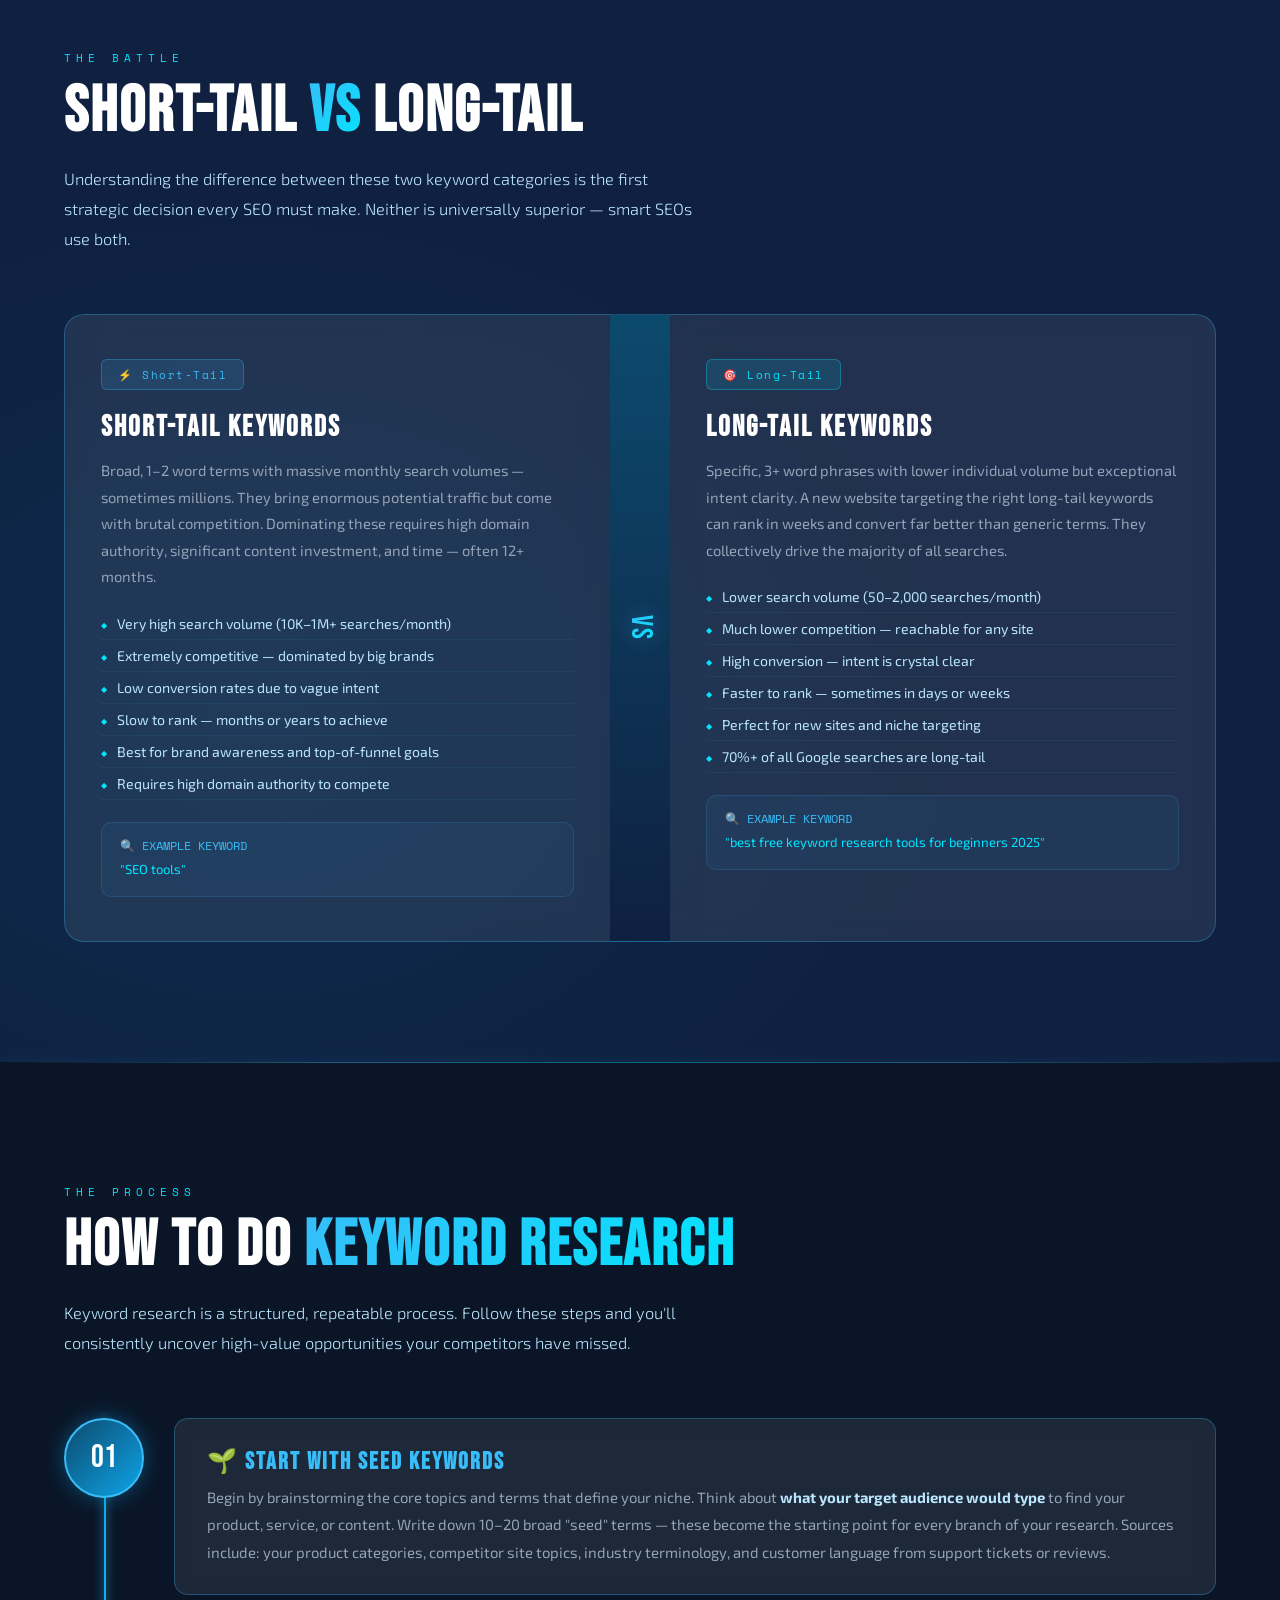
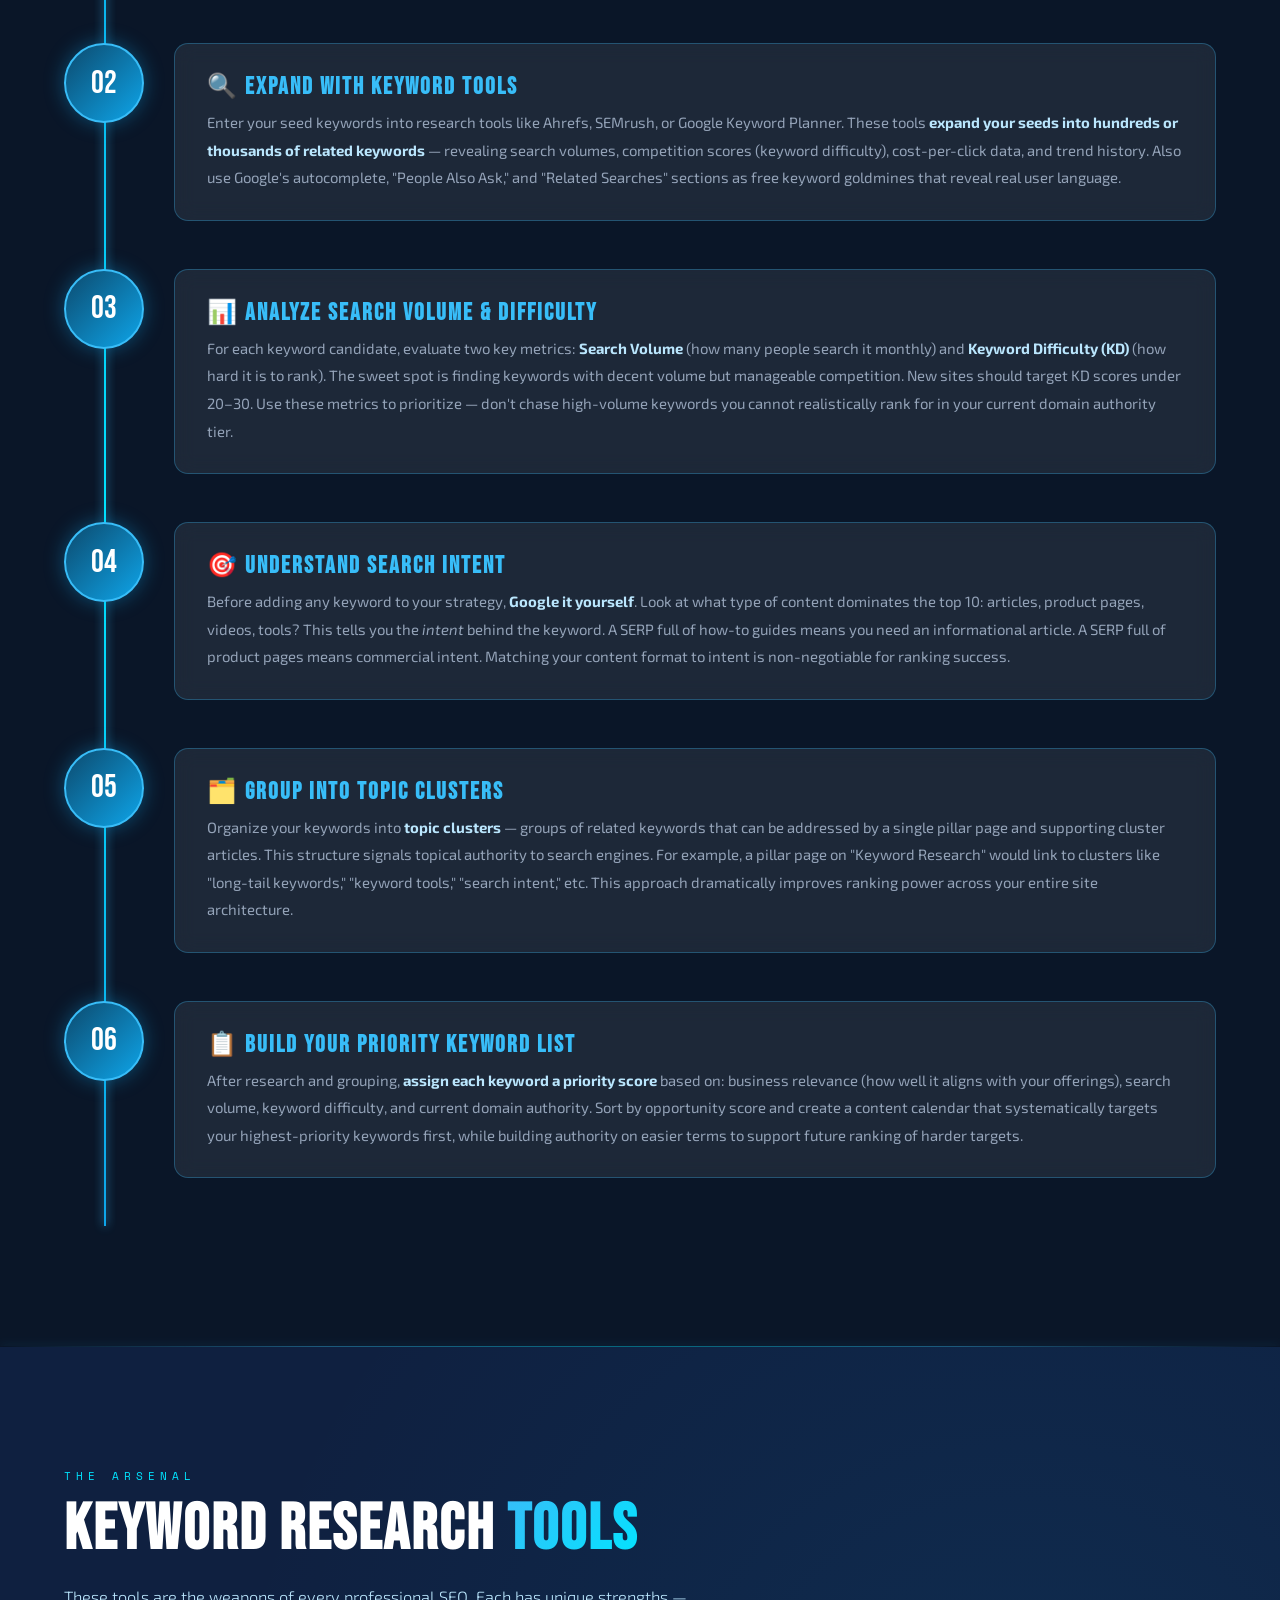
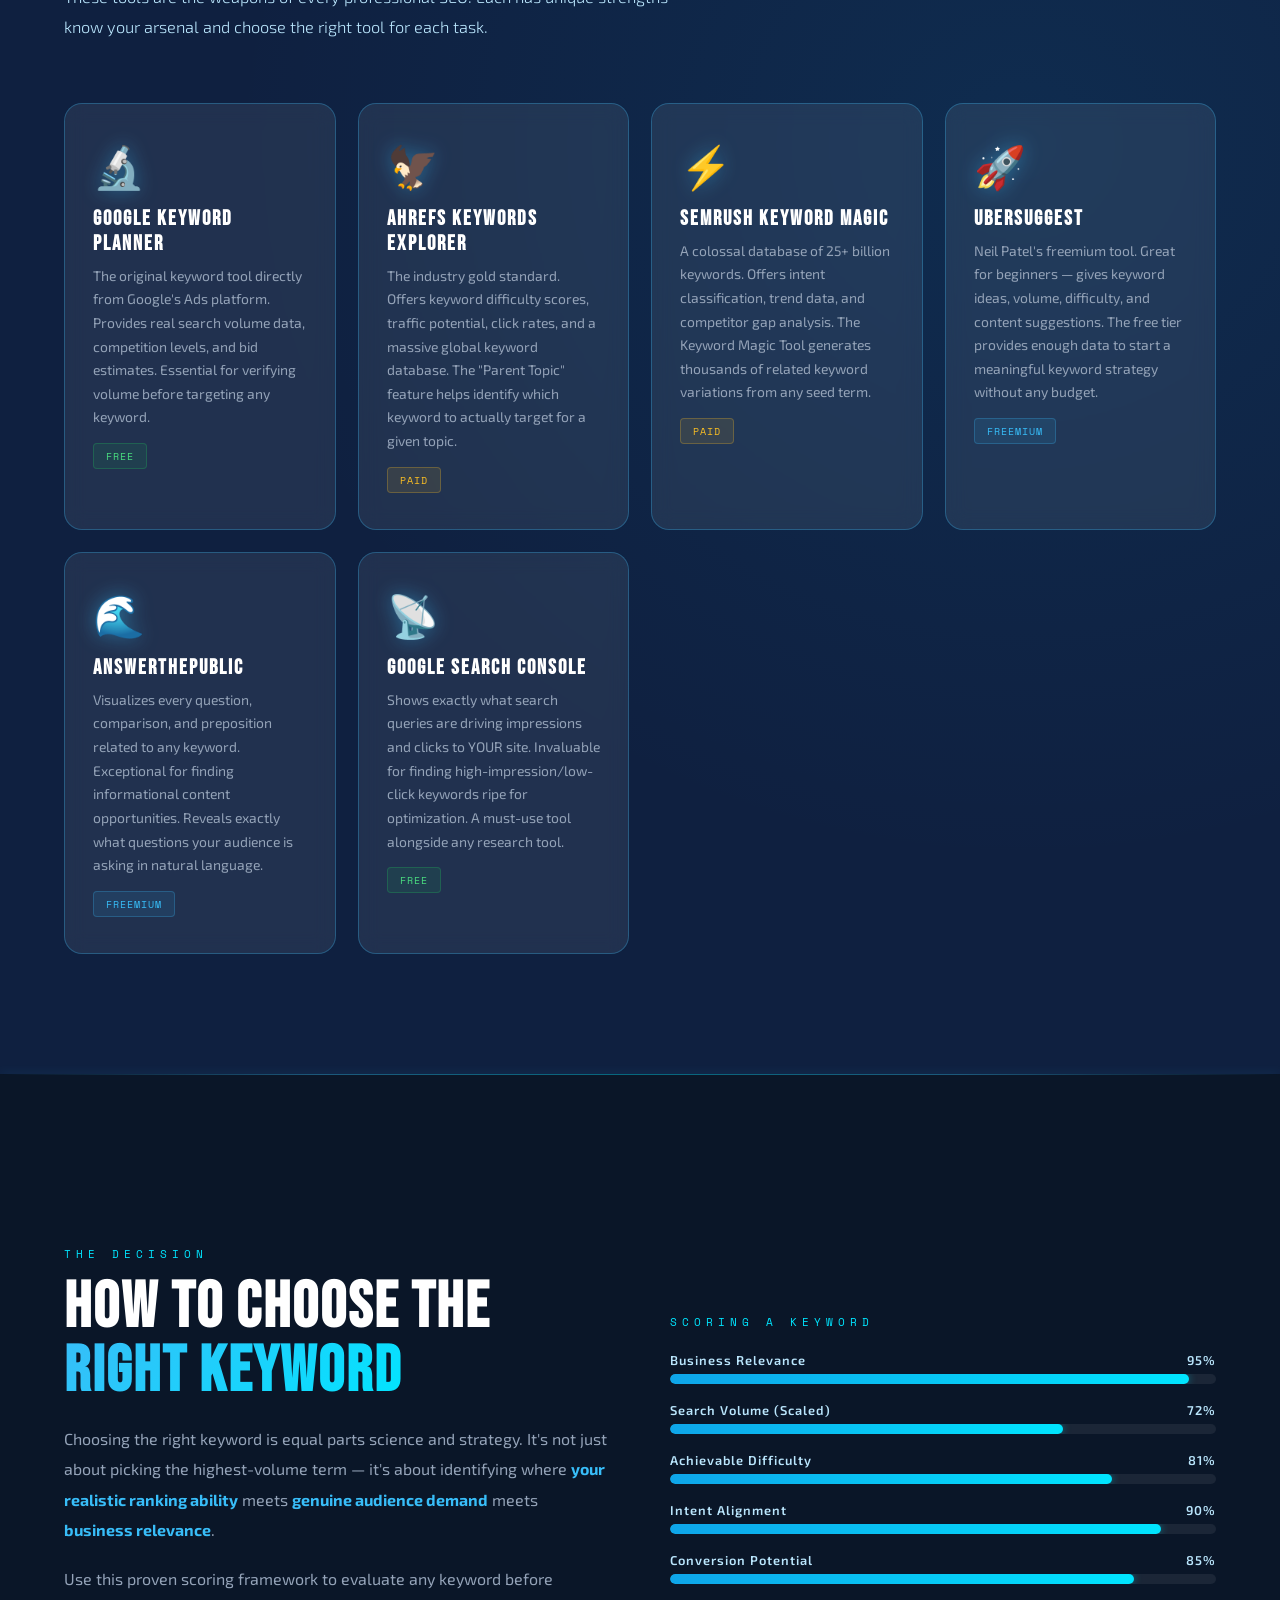
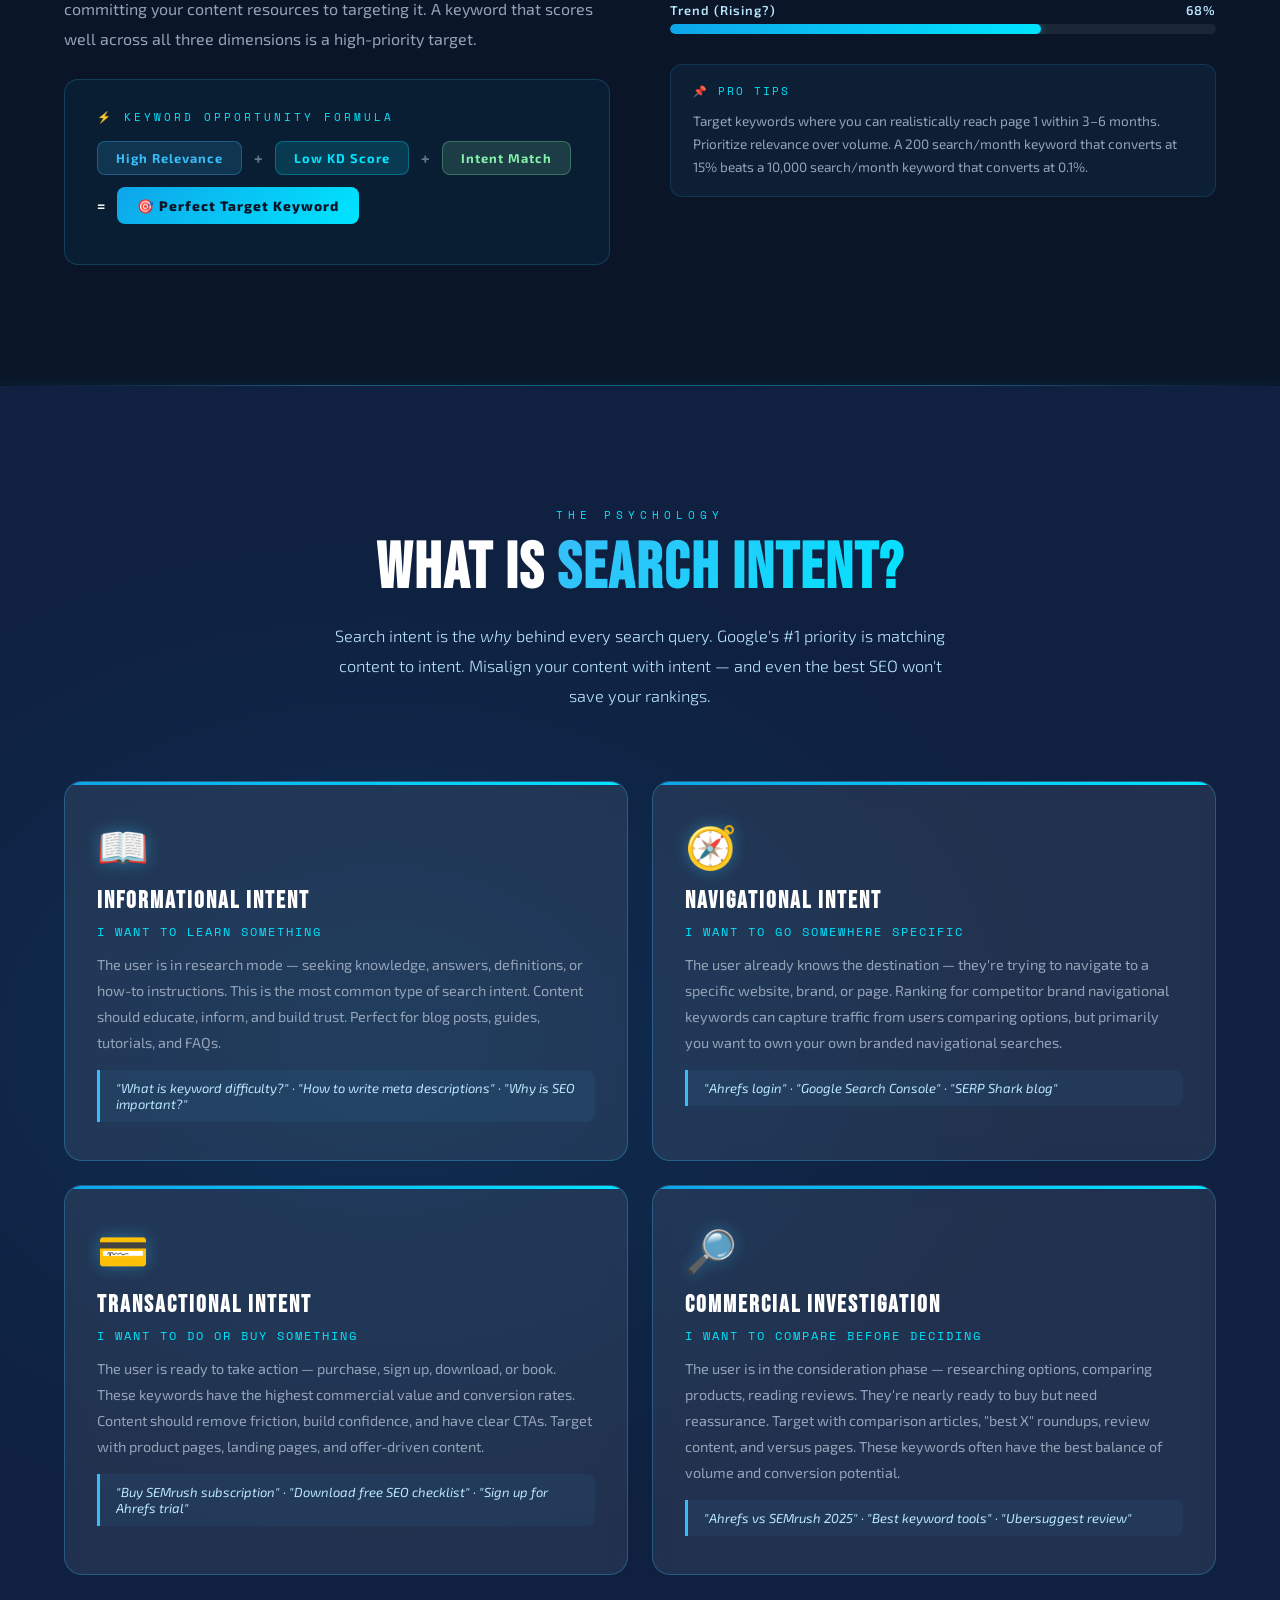
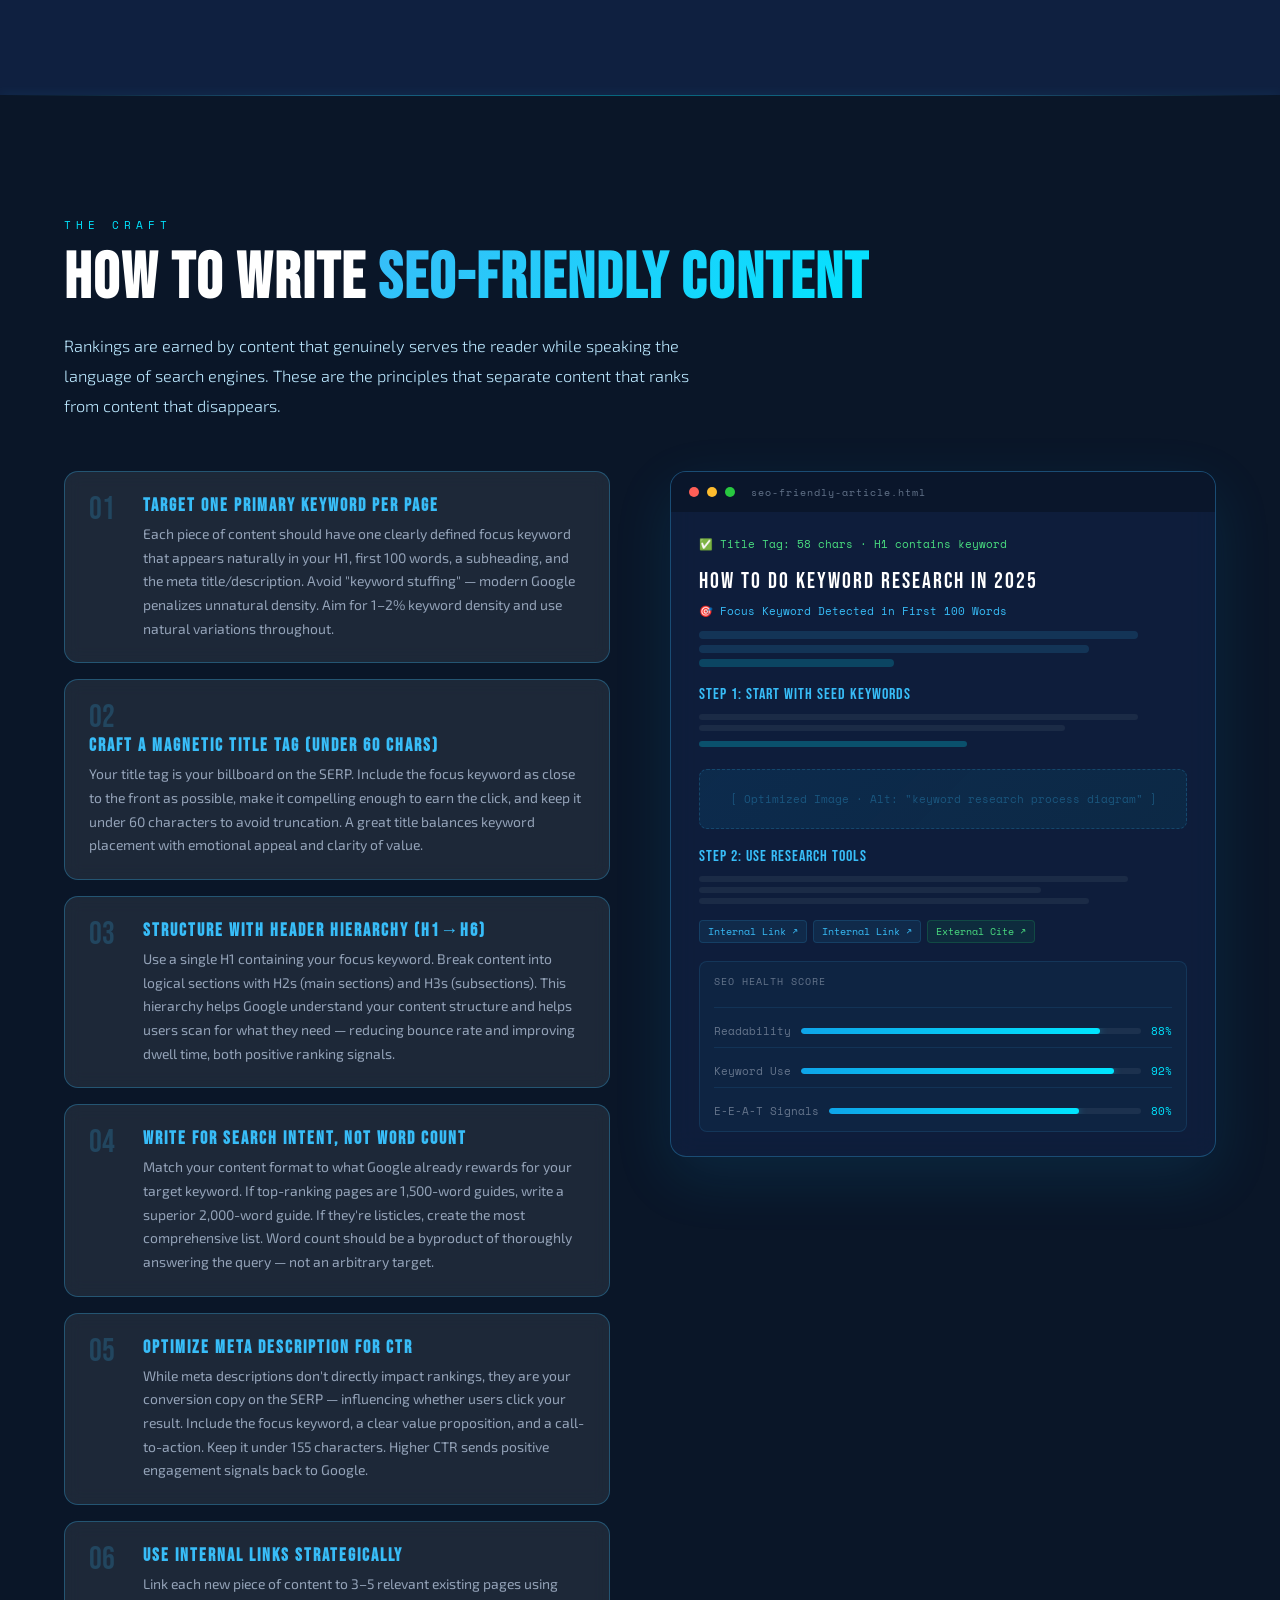
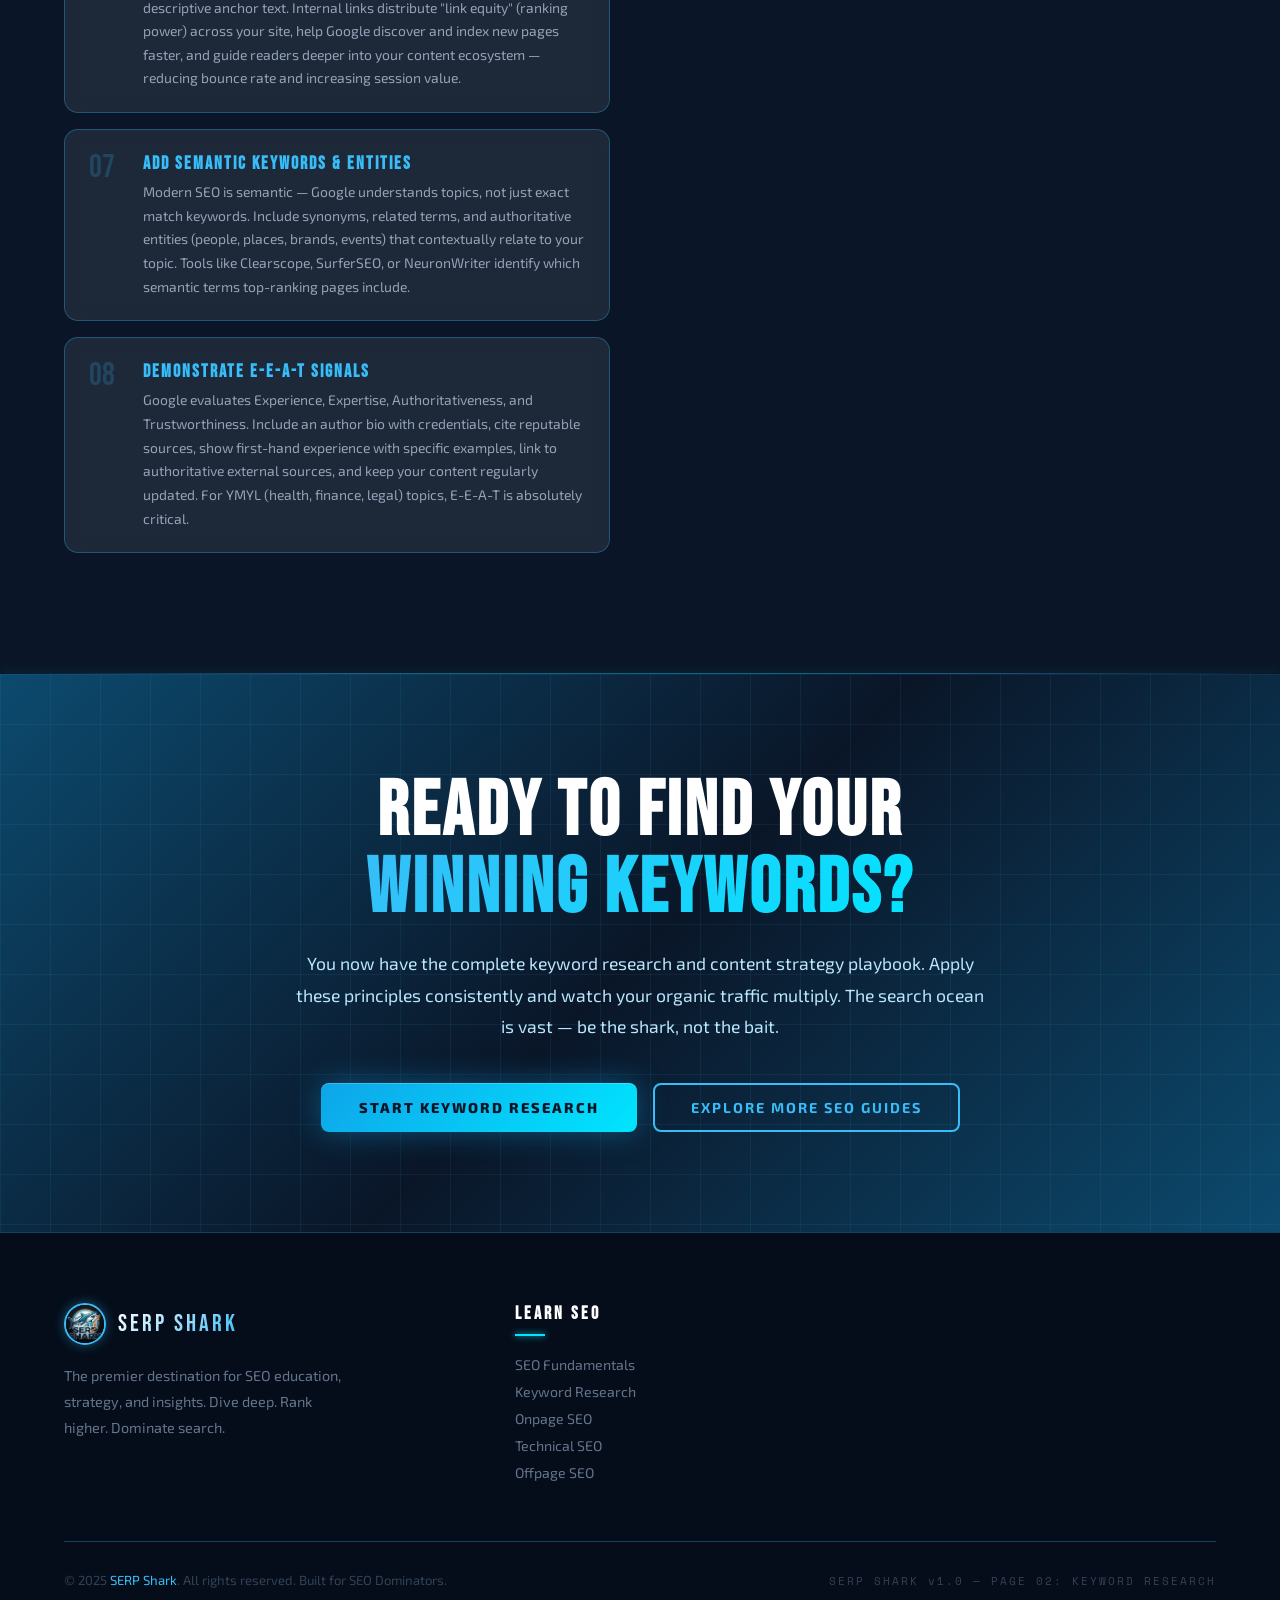
==== commit 16207769: "recent" ====
--- a/keyword.html
+++ b/keyword.html
@@ -6,7 +6,7 @@
     <!-- title  -->
     <title>Keyword Research Guide | SERP Shark</title>
     <!-- icon -->
-    <link rel="icon" href="#" />
+    <link rel="icon" href="https://serp-shark.vercel.app/img/shark2.png" />
     <!-- css  -->
     <link rel="stylesheet" href="css/keyword.css" />
     <!-- google font  -->
@@ -25,7 +25,7 @@
     <meta name="robots" content="index,follow,max-image-preview:large" />
 
     <!-- canonical tag  -->
-    <link rel="canonical" href="#" />
+    <link rel="canonical" href="https://serp-shark.vercel.app/keyword.html" />
 
     <!-- opengraph tag -->
     <meta name="og:type" content="website" />
@@ -36,7 +36,7 @@
       content="learn how to find the right keywords, understand search intent, and build a strong foundation for better SEO performance."
     />
     <meta name="og:image" content="#" />
-    <meta name="og:url" content="#" />
+    <meta name="og:url" content="https://serp-shark.vercel.app/keyword.html" />
 
     <!-- twitter tag  -->
     <meta name="twitter:card" content="summary_large_image" />
@@ -46,7 +46,10 @@
       content="learn how to find the right keywords, understand search intent, and build a strong foundation for better SEO performance."
     />
     <meta name="twitter:image" content="#" />
-    <meta name="twitter:url" content="#" />
+    <meta
+      name="twitter:url"
+      content="https://serp-shark.vercel.app/keyword.html"
+    />
     <!-- schema markup optimization  -->
     <script type="application/ld+json">
       {
@@ -56,25 +59,25 @@
             "@type": "Organization",
             "@id": "https://yourdomain.com/#organization",
             "name": "Serp Shark",
-            "url": "https://yourdomain.com",
+            "url": "hhttps://serp-shark.vercel.app/keyword.html",
             "logo": {
               "@type": "ImageObject",
-              "url": "https://yourdomain.com/logo.png"
+              "url": "https://serp-shark.vercel.app/img/shark2.png"
             }
           },
           {
             "@type": "WebSite",
-            "@id": "https://yourdomain.com/#website",
-            "url": "https://yourdomain.com",
+            "@id": "https://serp-shark.vercel.app/keyword.html/#website",
+            "url": "https://serp-shark.vercel.app/keyword.html",
             "name": "Serp Shark",
             "publisher": {
-              "@id": "https://yourdomain.com/#organization"
+              "@id": "https://serp-shark.vercel.app/keyword.html/#organization"
             }
           },
           {
             "@type": "WebPage",
-            "@id": "https://yourdomain.com/keyword-research/#webpage",
-            "url": "https://yourdomain.com/keyword-research",
+            "@id": "https://serp-shark.vercel.app/keyword.html/#webpage",
+            "url": "hhttps://serp-shark.vercel.app/keyword.html",
             "name": "Keyword Research Basics SEO",
             "description": "Learn how to find the right keywords, understand search intent, and build a strong SEO strategy to improve rankings and organic traffic.",
             "isPartOf": {
@@ -82,7 +85,7 @@
             },
             "primaryImageOfPage": {
               "@type": "ImageObject",
-              "url": "https://yourdomain.com/keyword-research.jpg"
+              "url": "https://serp-shark.vercel.app/shark.webp"
             },
             "inLanguage": "en"
           },
@@ -93,13 +96,13 @@
             "description": "Learn keyword research basics, search intent, keyword clustering, and SEO strategies to rank higher on Google.",
             "image": "https://yourdomain.com/keyword-research.jpg",
             "author": {
-              "@id": "https://yourdomain.com/#organization"
+              "@id": "https://serp-shark.vercel.app/keyword.html/#organization"
             },
             "publisher": {
-              "@id": "https://yourdomain.com/#organization"
+              "@id": "https://serp-shark.vercel.app/keyword.html/#organization"
             },
             "mainEntityOfPage": {
-              "@id": "https://yourdomain.com/keyword-research/#webpage"
+              "@id": "https://serp-shark.vercel.app/keyword.html/#webpage"
             },
             "inLanguage": "en"
           }
@@ -1218,7 +1221,8 @@
           <ul>
             <li><a href="index.html">SEO Fundamentals</a></li>
             <li><a href="keyword.html">Keyword Research</a></li>
-             <li><a href="#">Technical SEO</a></li>
+            <li><a href="onpage.html">Onpage SEO</a></li>
+            <li><a href="#">Technical SEO</a></li>
             <li><a href="offpage.html">Offpage SEO</a></li>
           </ul>
         </div>
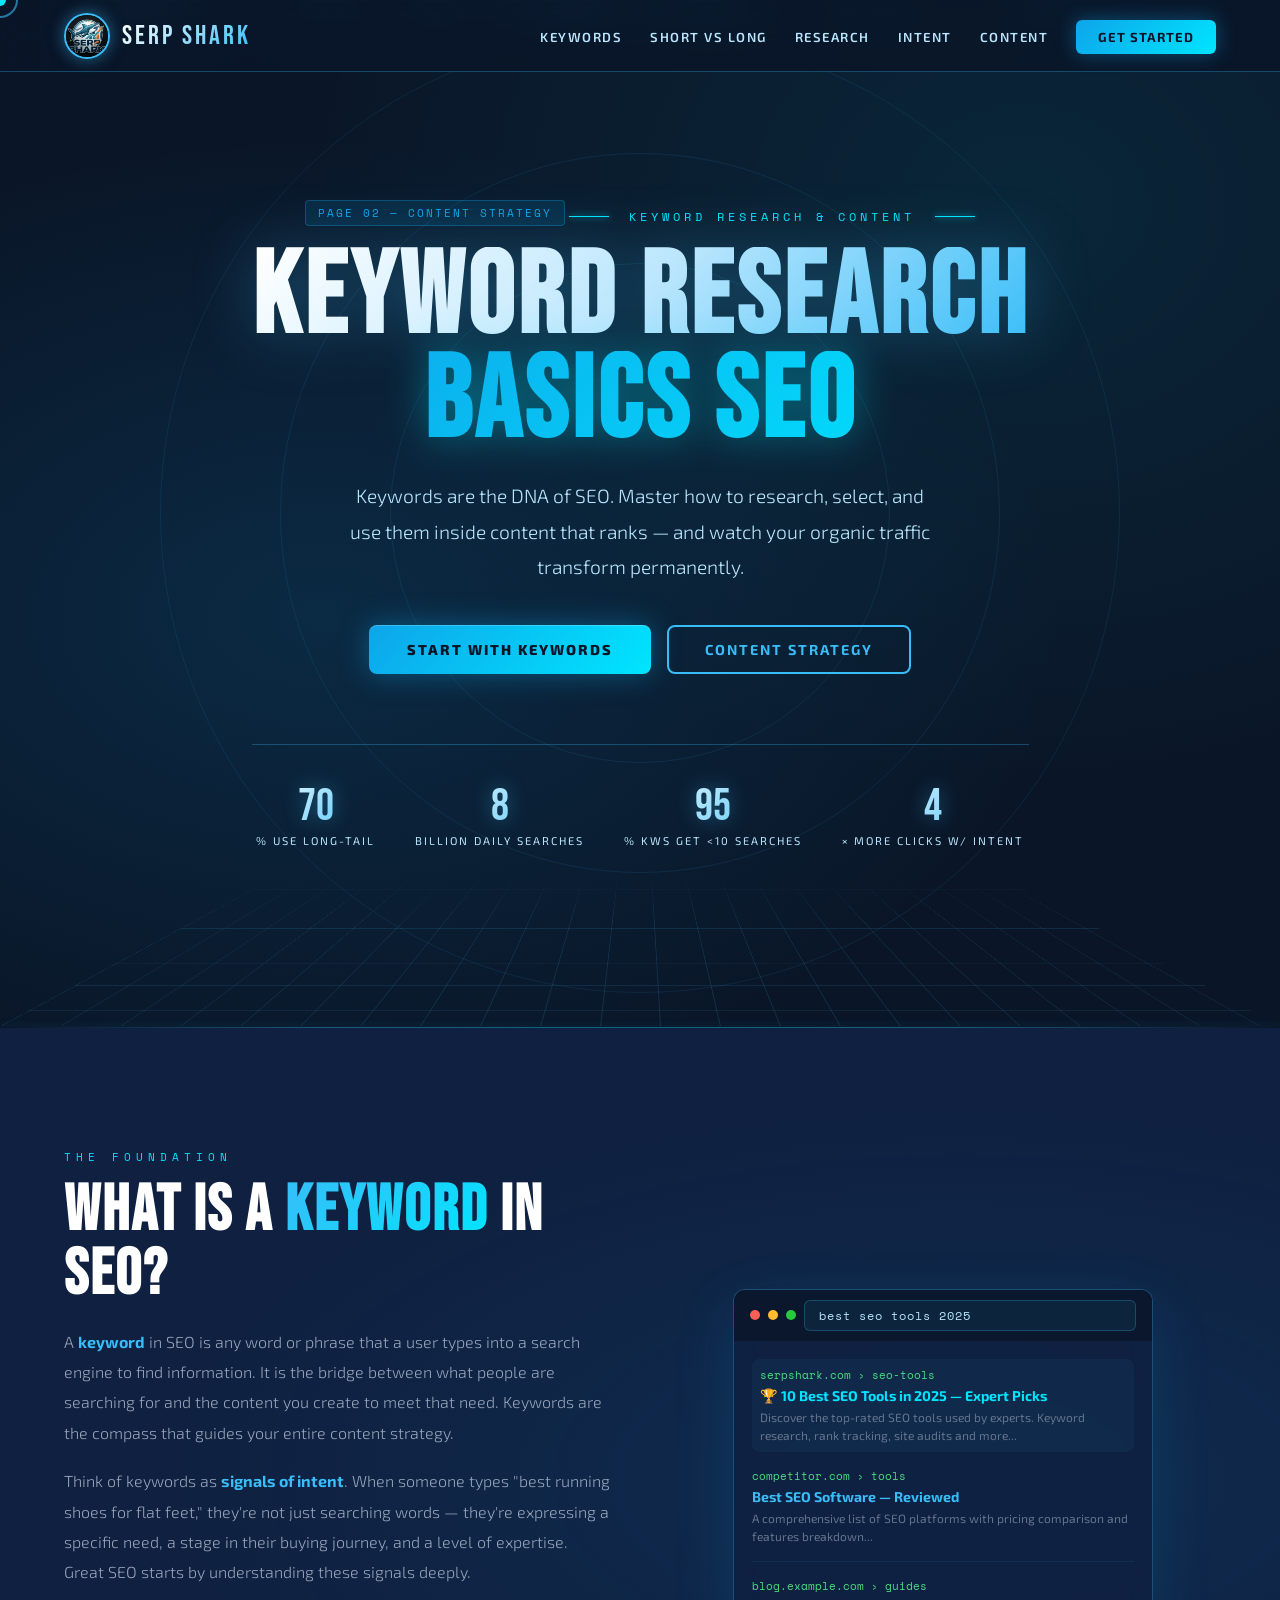
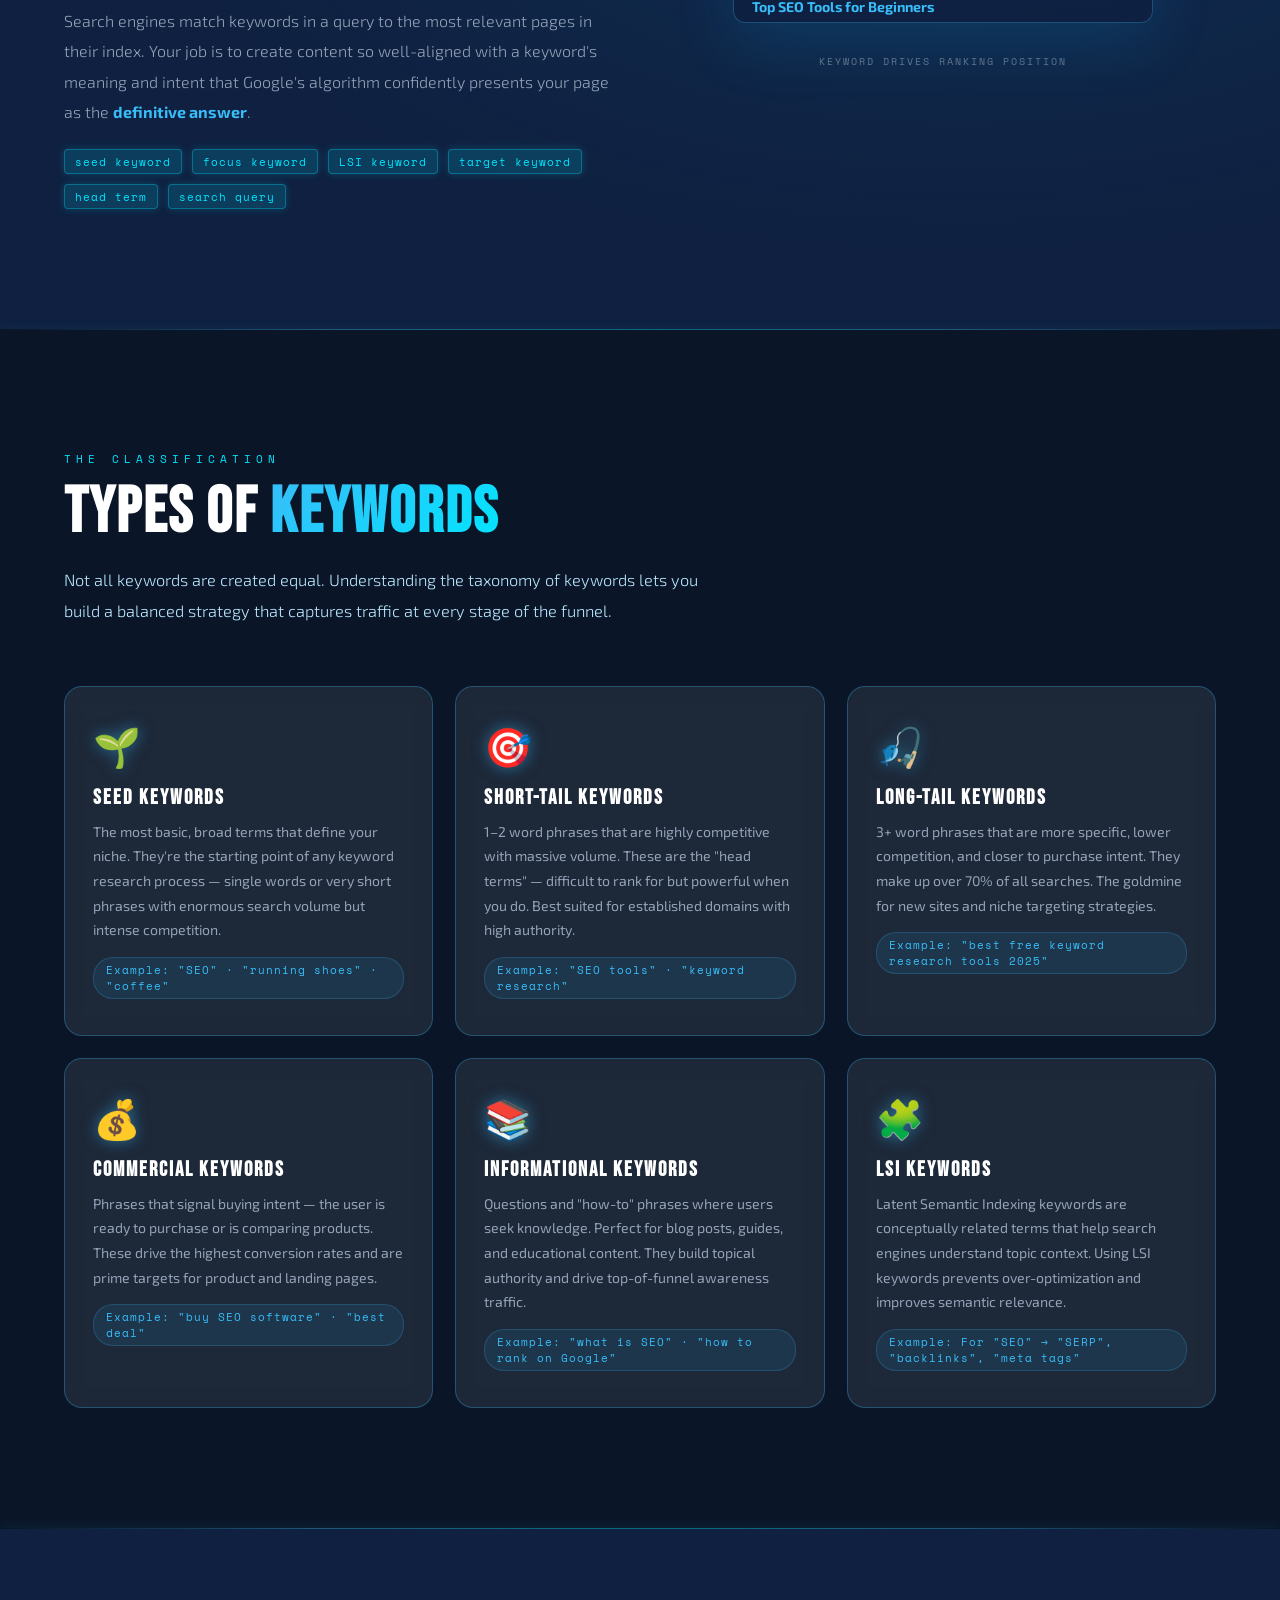
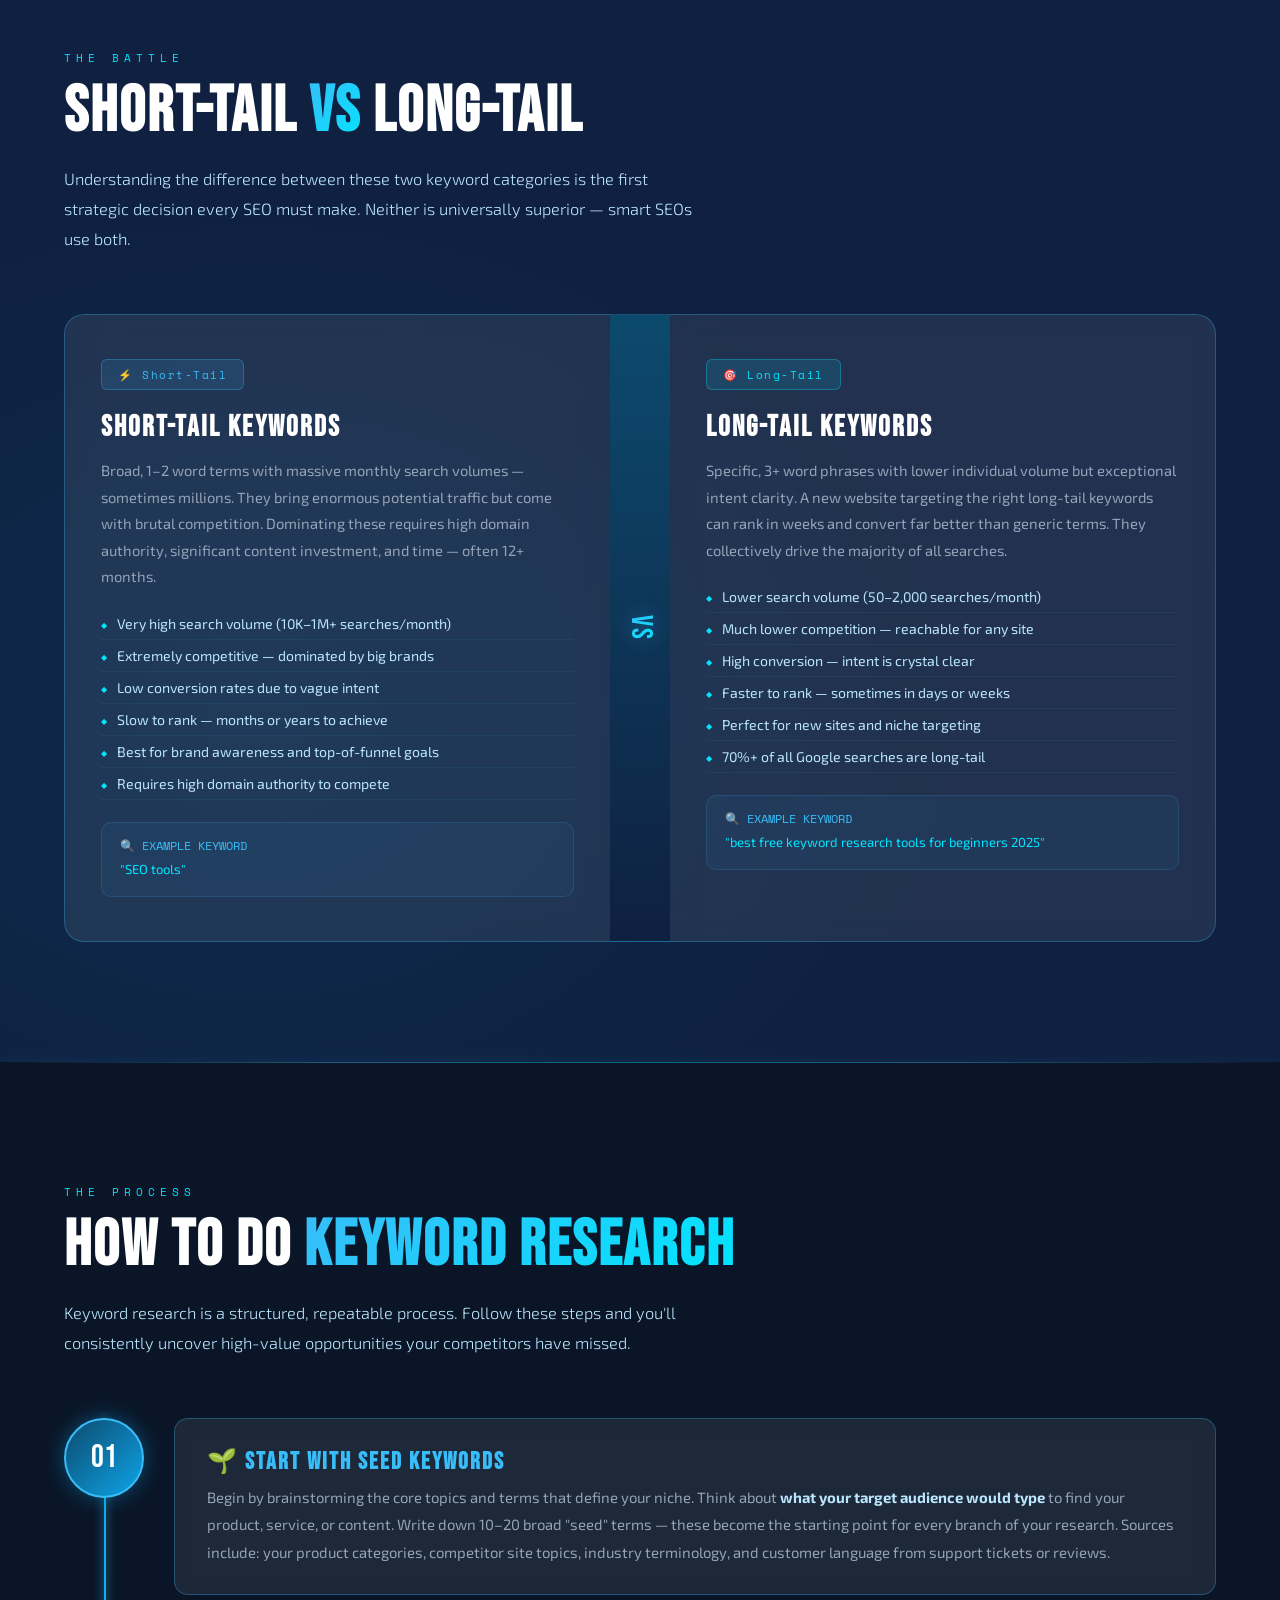
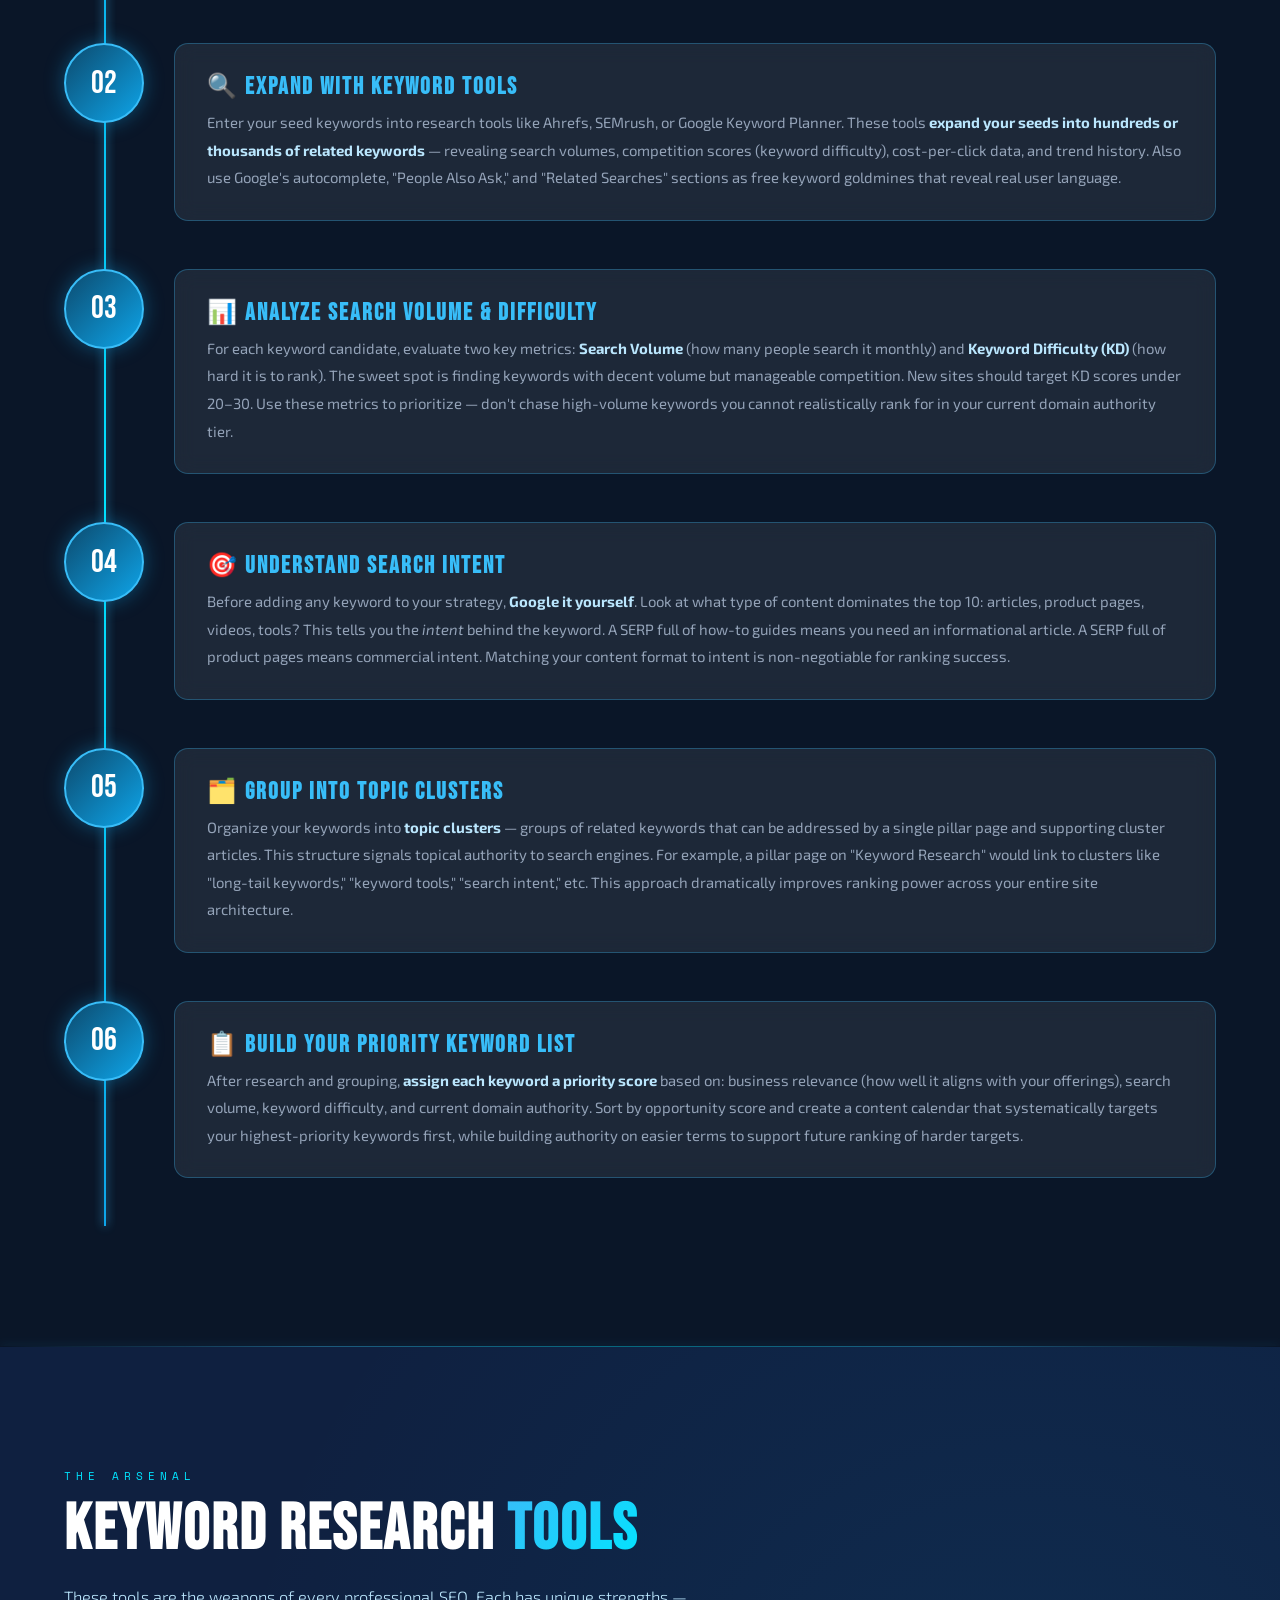
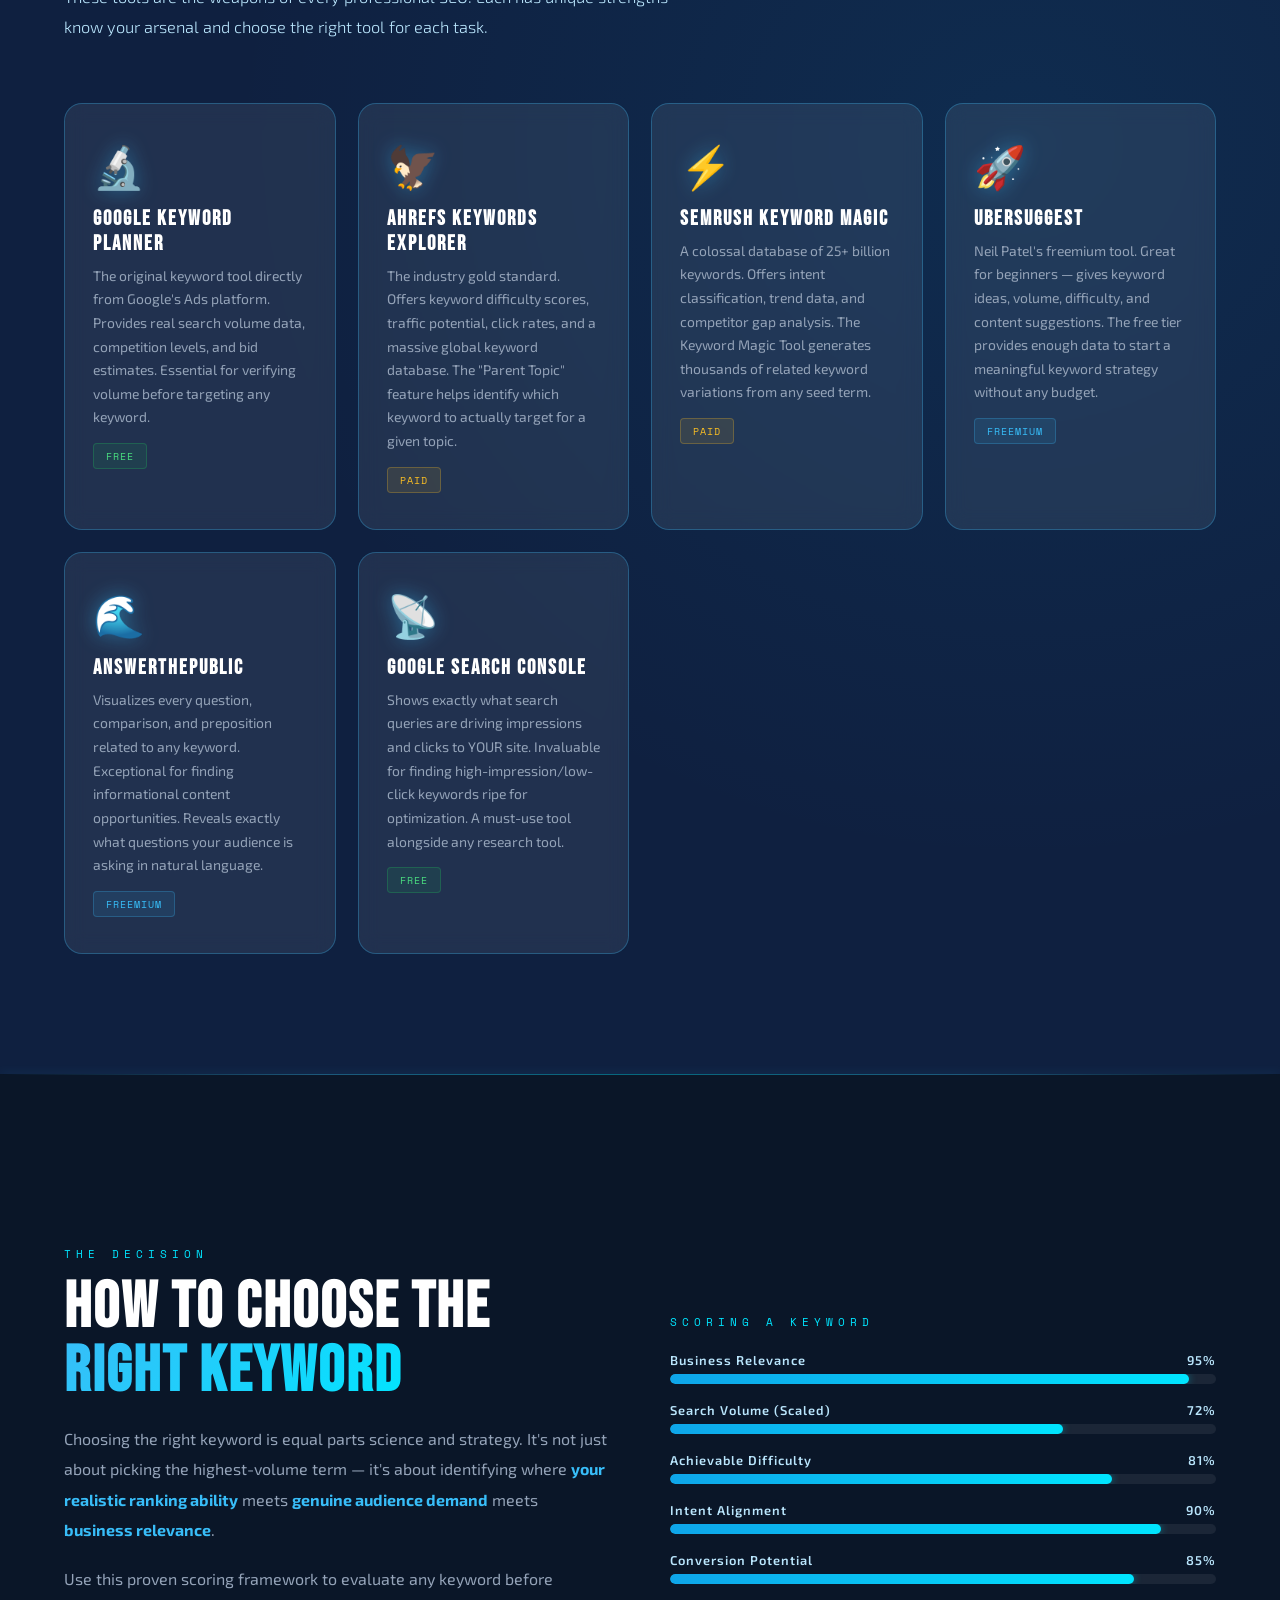
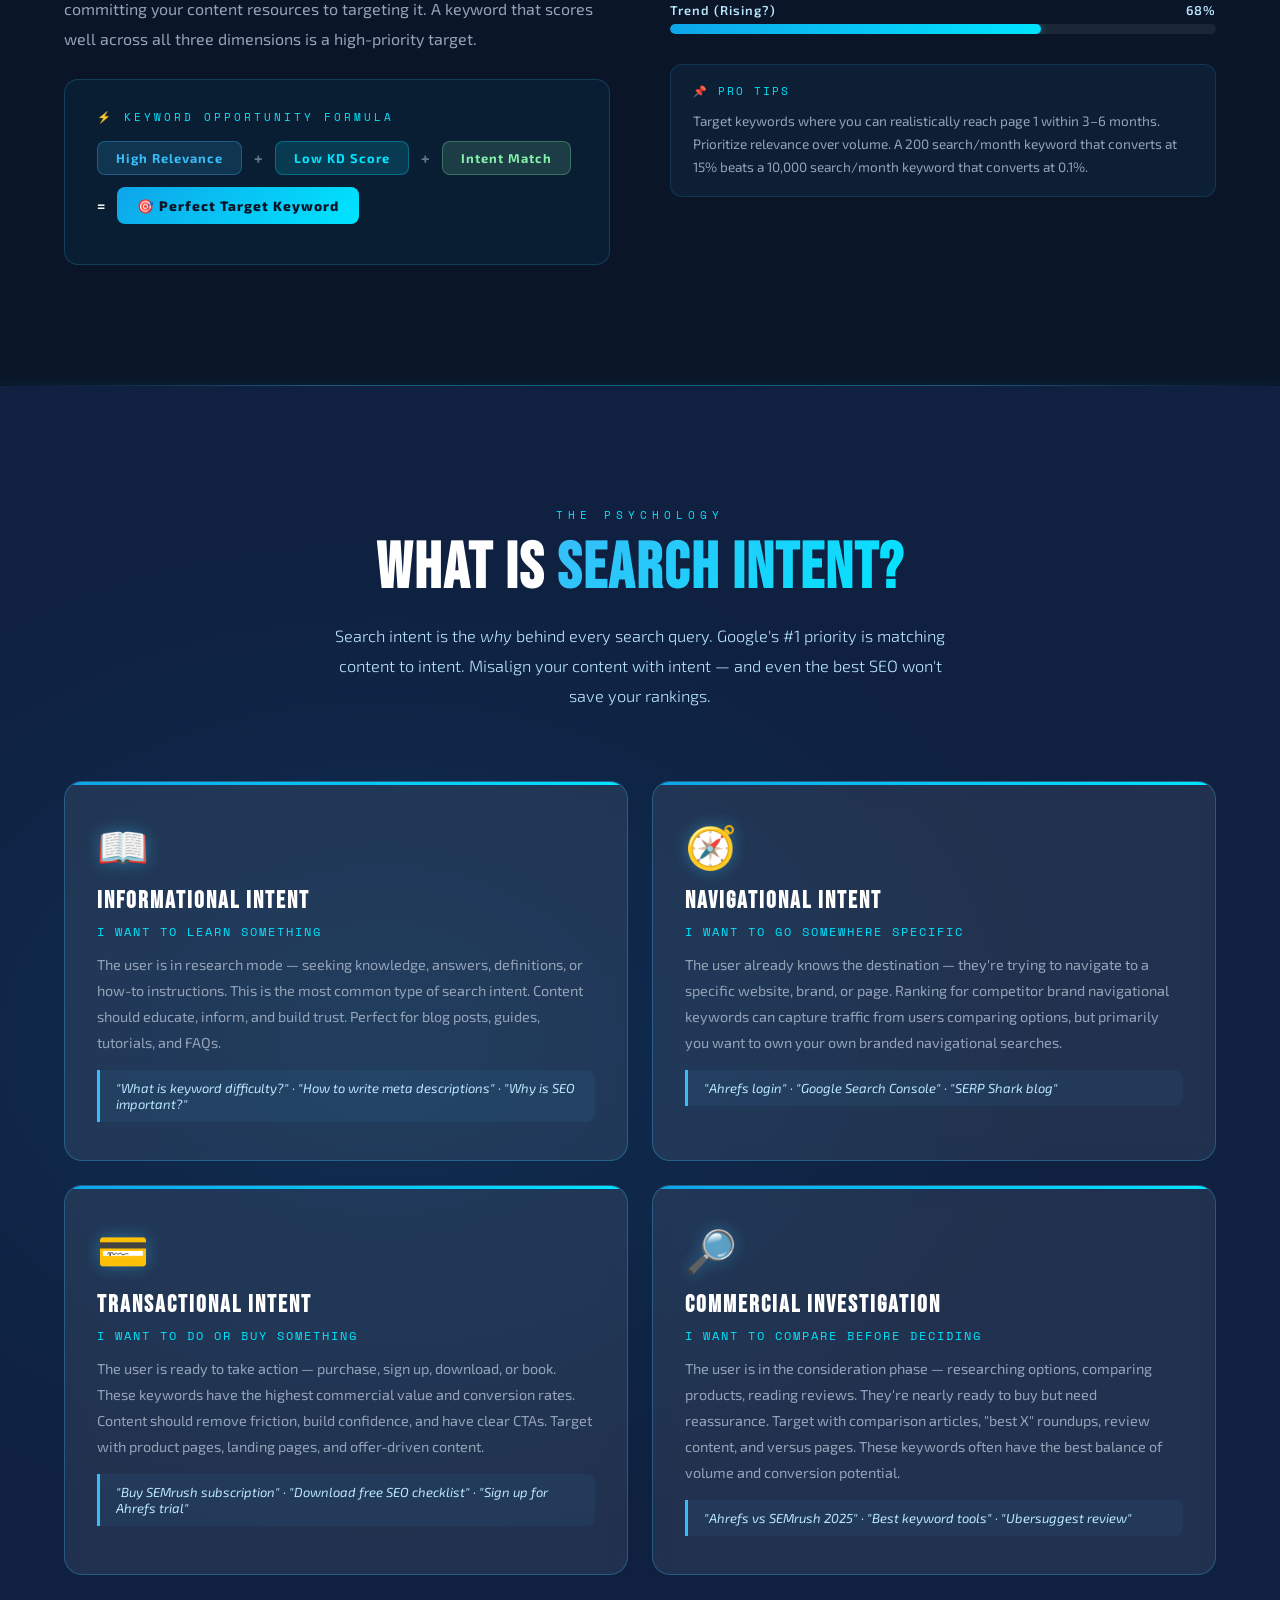
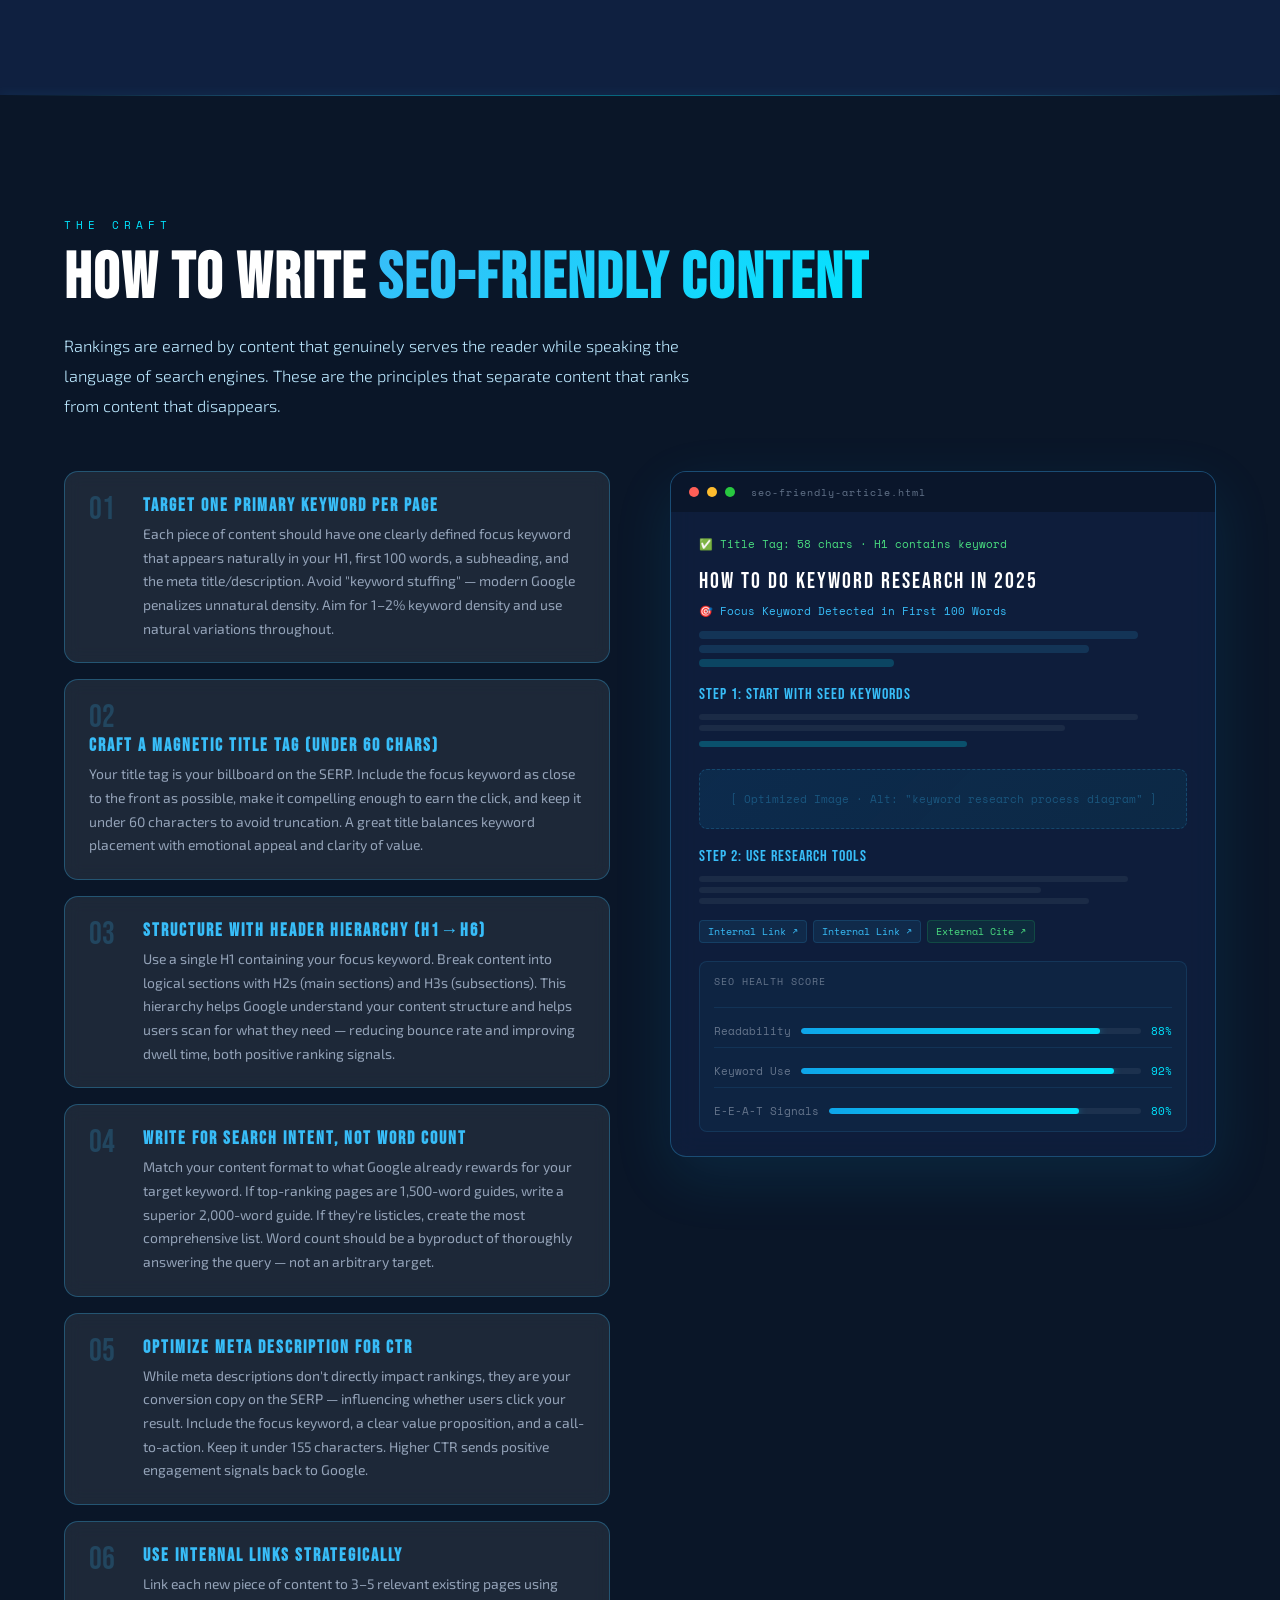
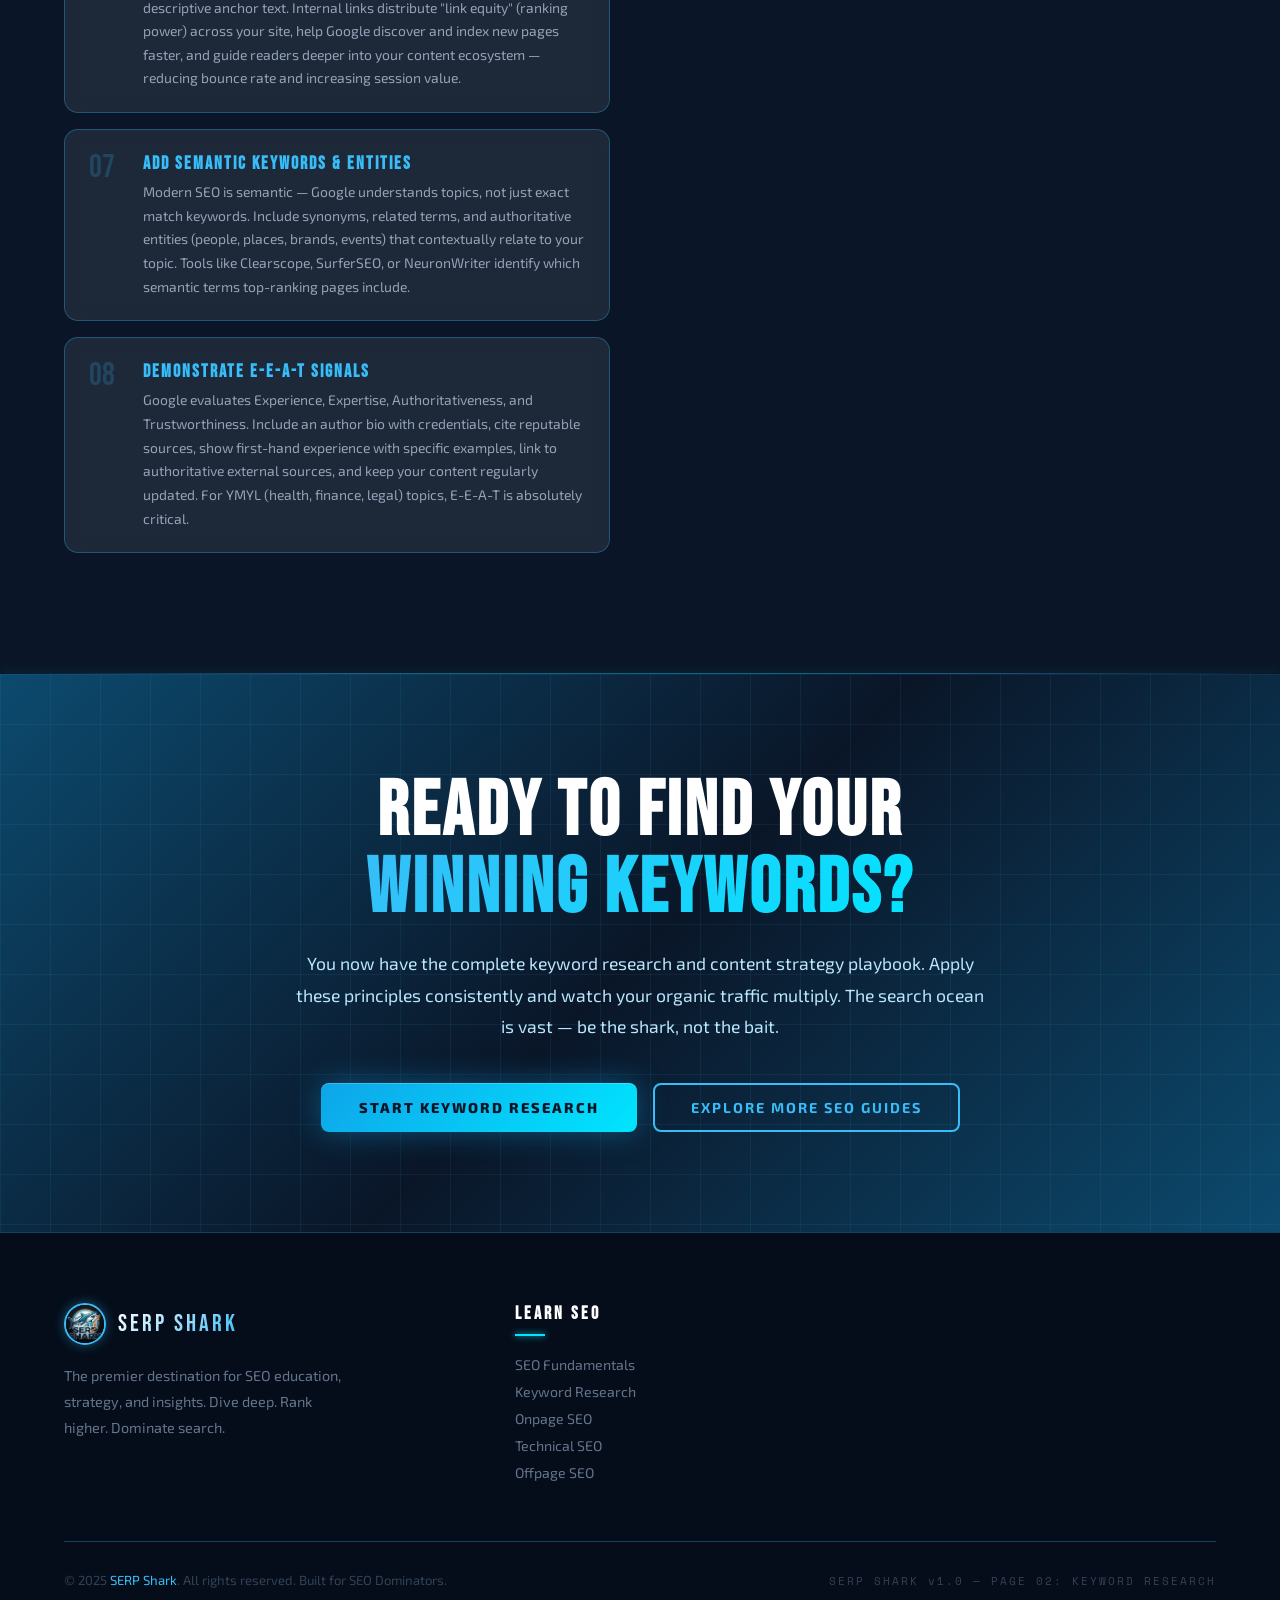
==== commit e5b86c37: "recent3" ====
--- a/keyword.html
+++ b/keyword.html
@@ -59,7 +59,7 @@
             "@type": "Organization",
             "@id": "https://yourdomain.com/#organization",
             "name": "Serp Shark",
-            "url": "hhttps://serp-shark.vercel.app/keyword.html",
+            "url": "https://serp-shark.vercel.app/keyword.html",
             "logo": {
               "@type": "ImageObject",
               "url": "https://serp-shark.vercel.app/img/shark2.png"
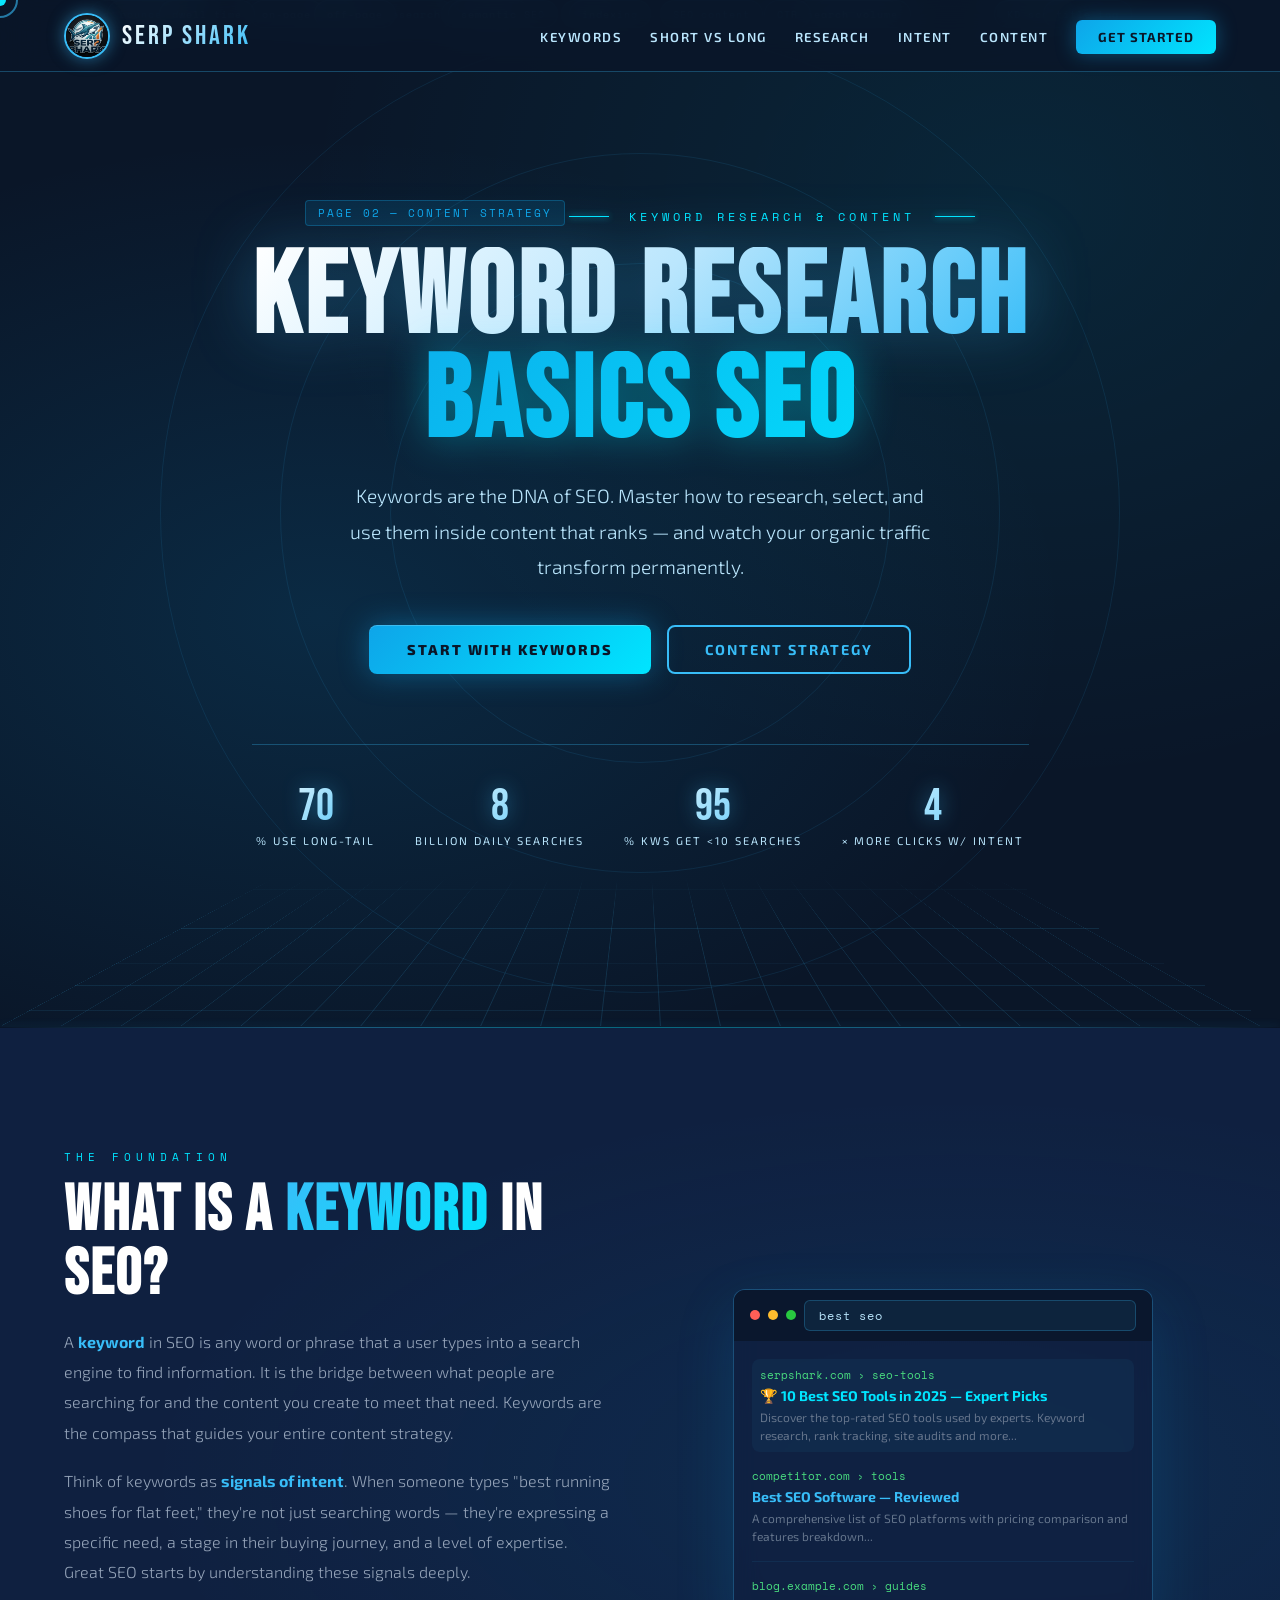
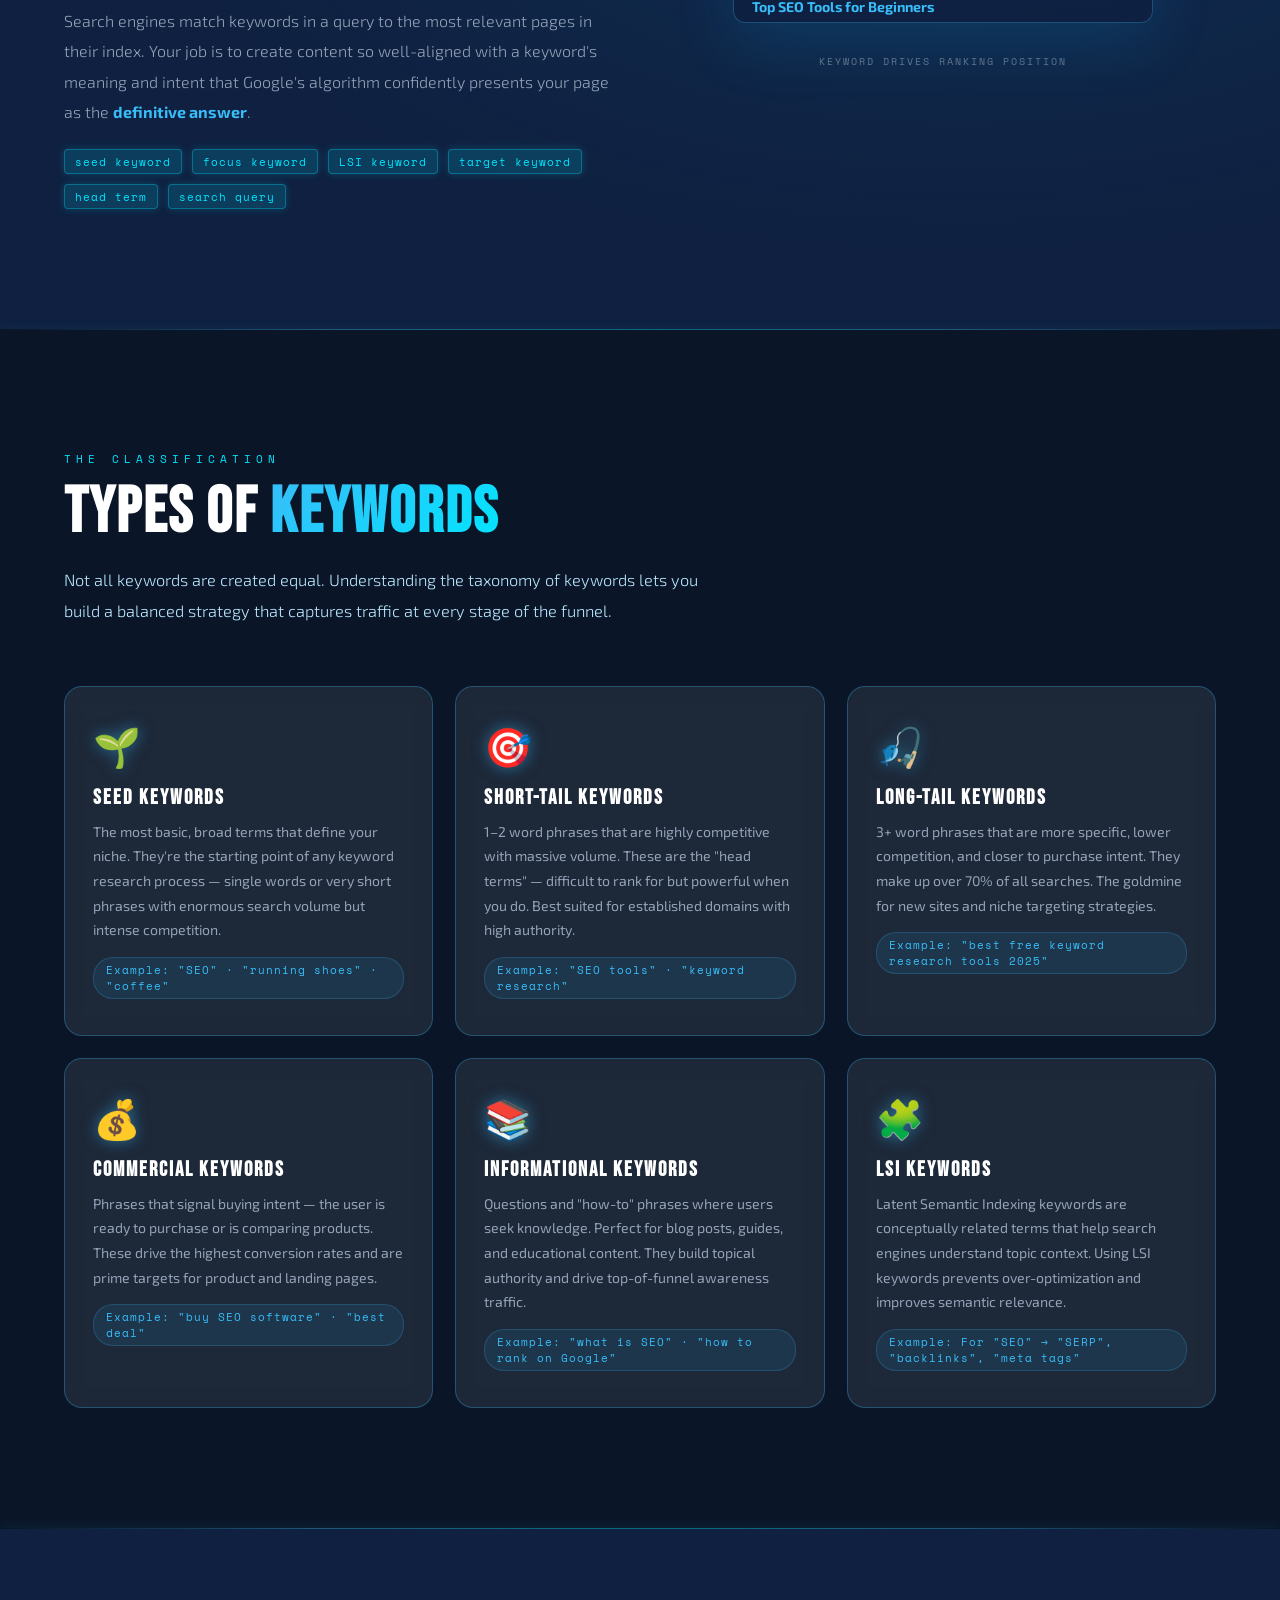
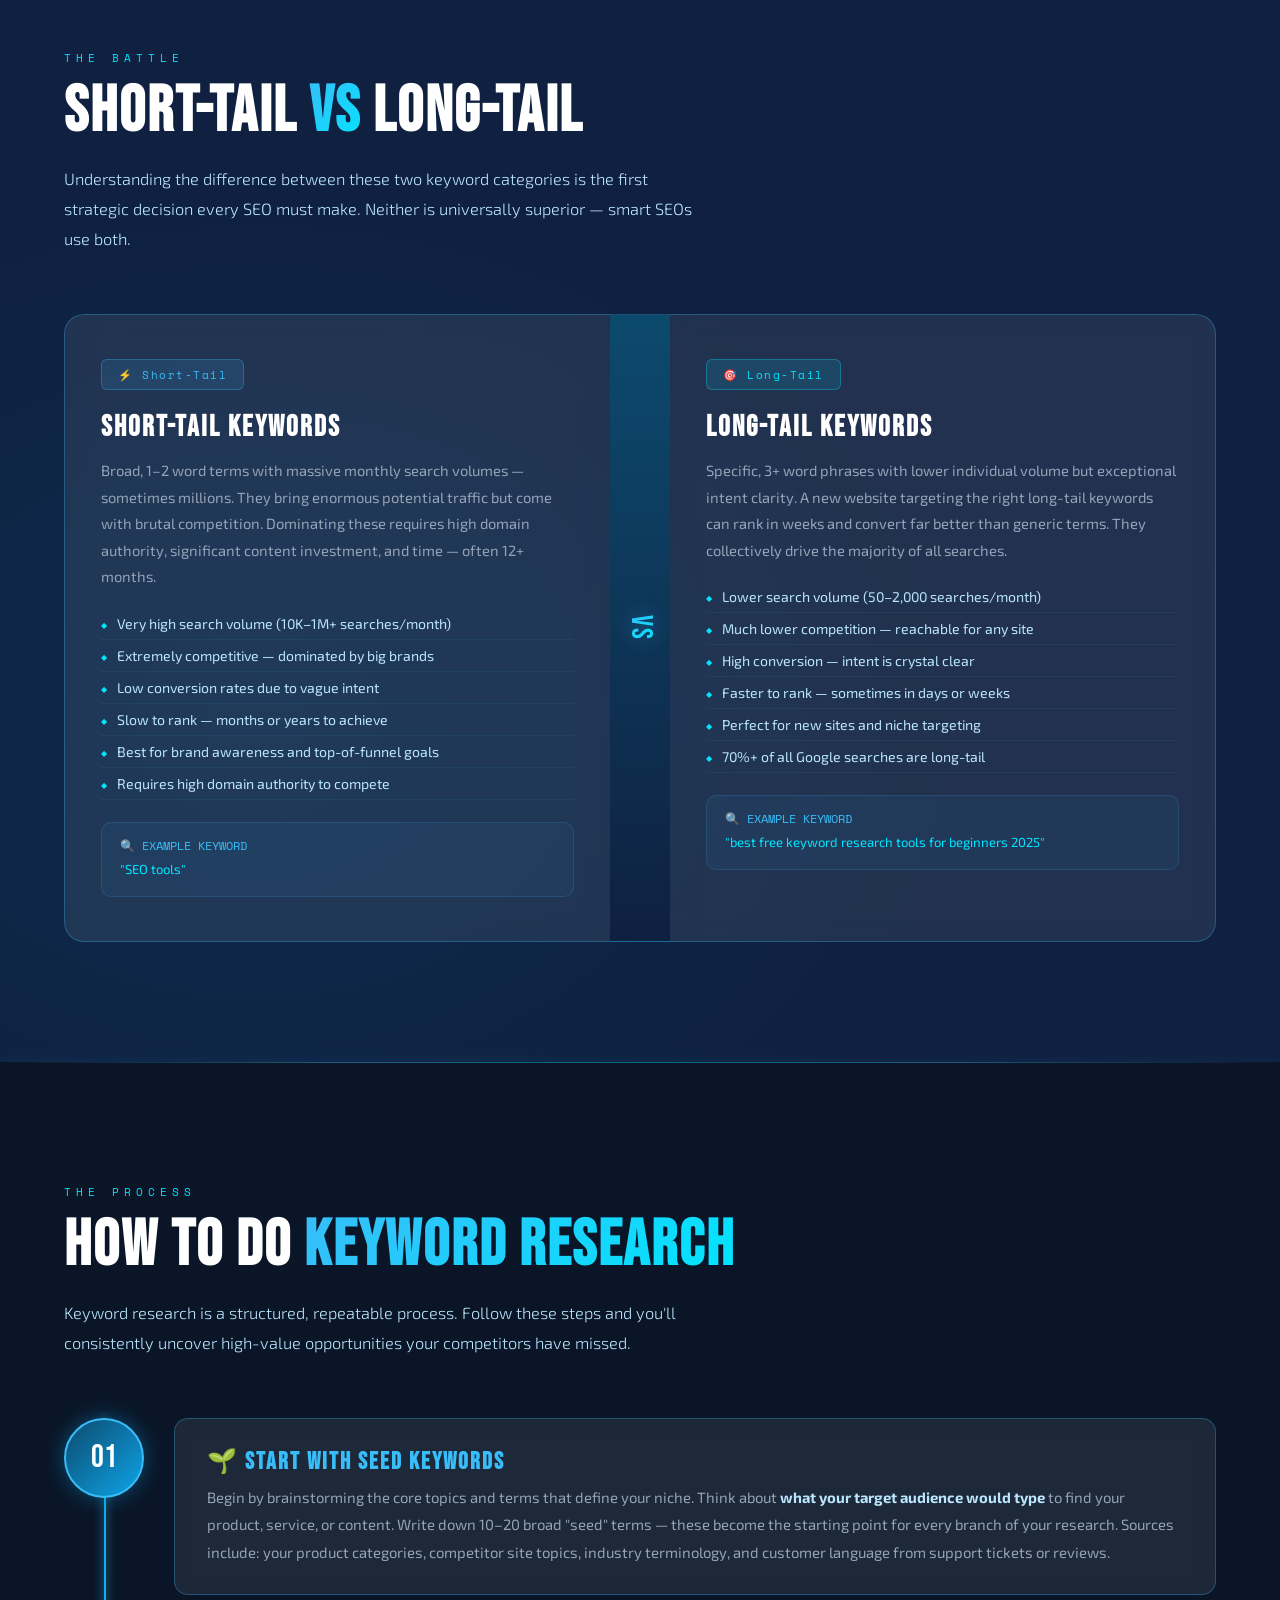
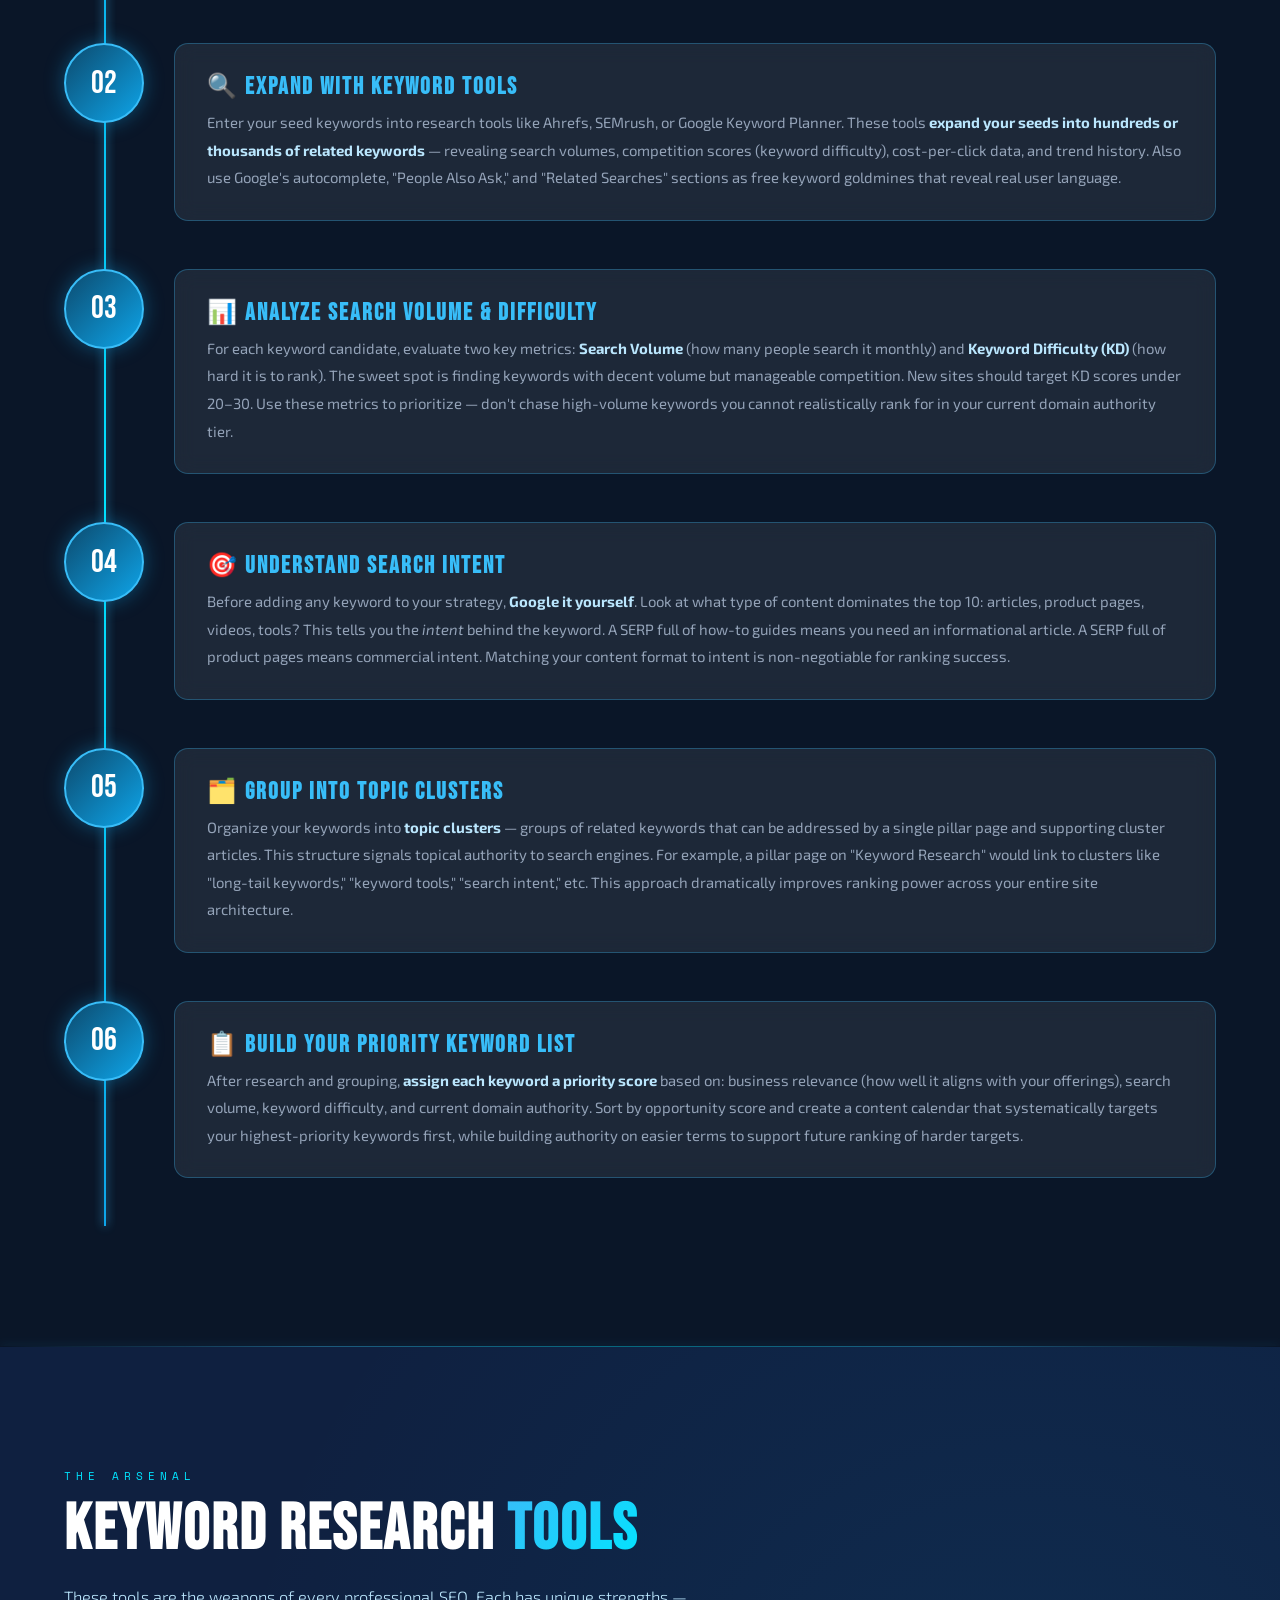
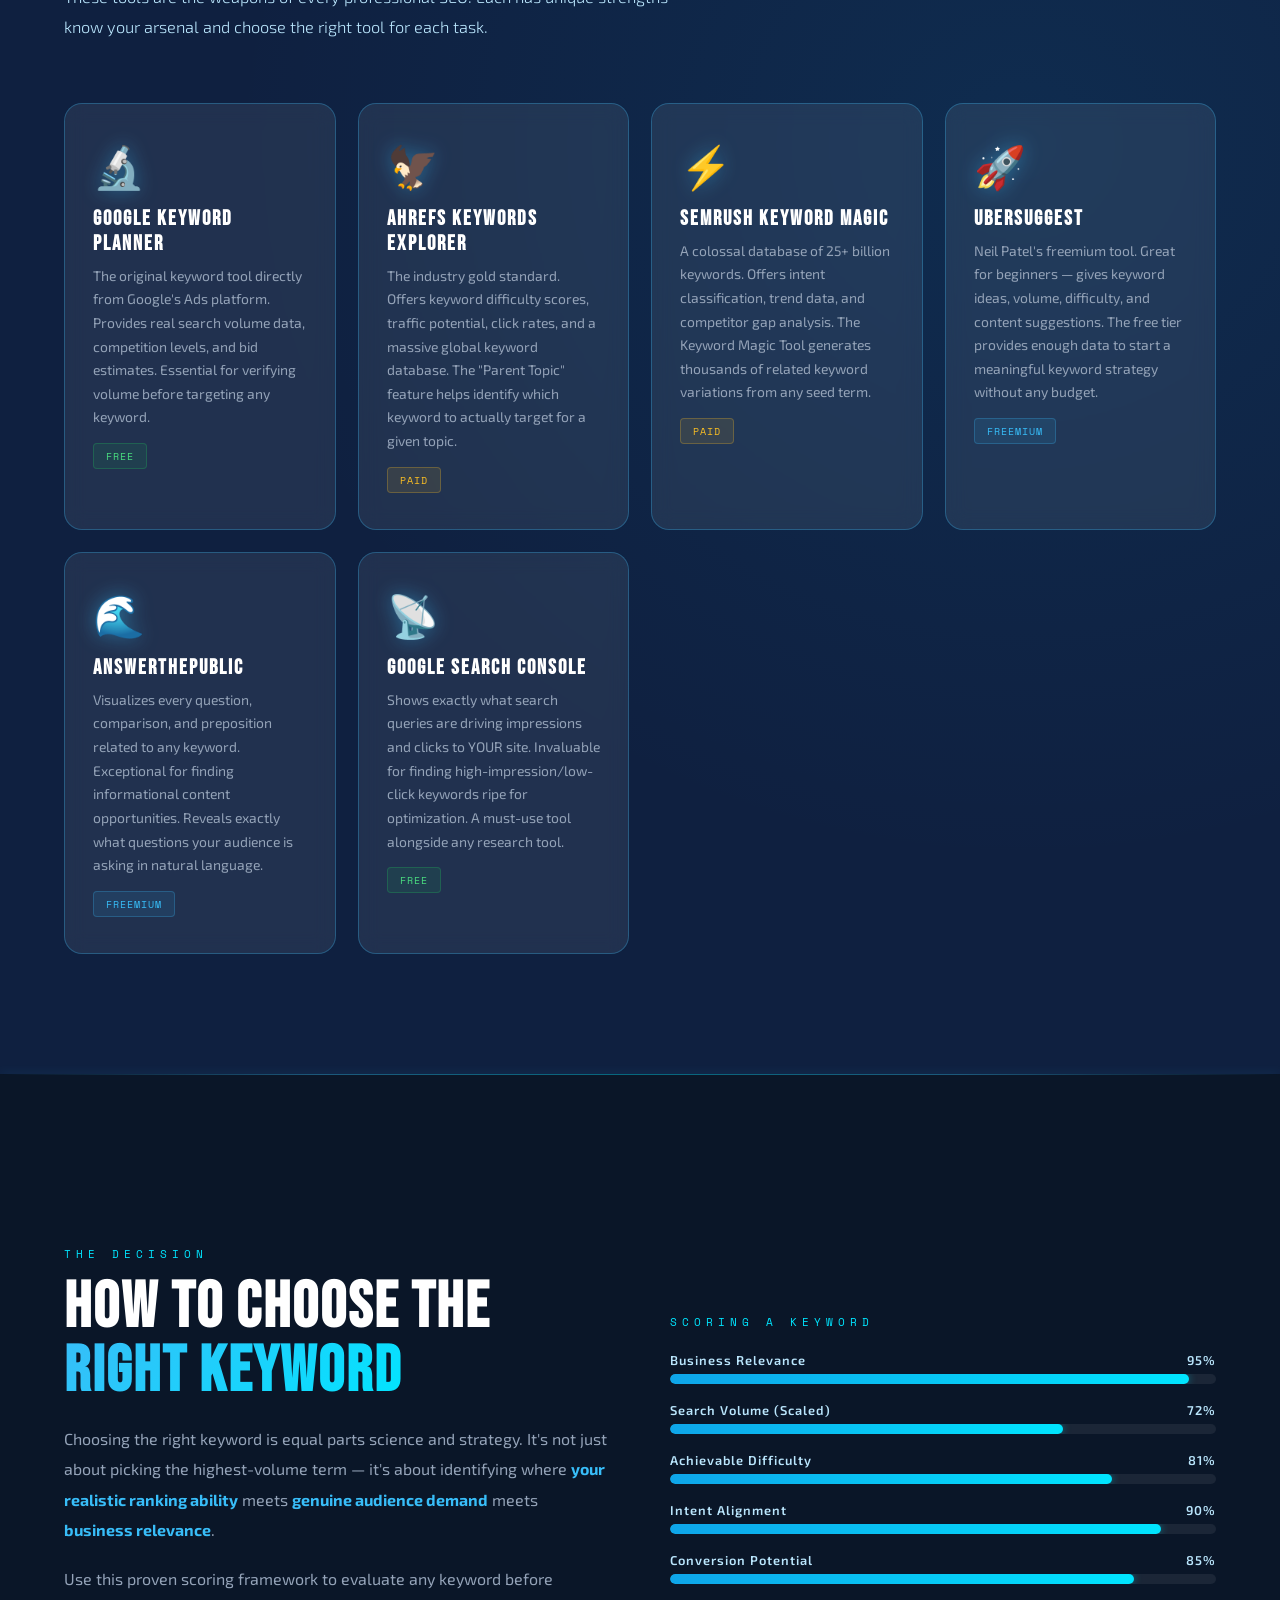
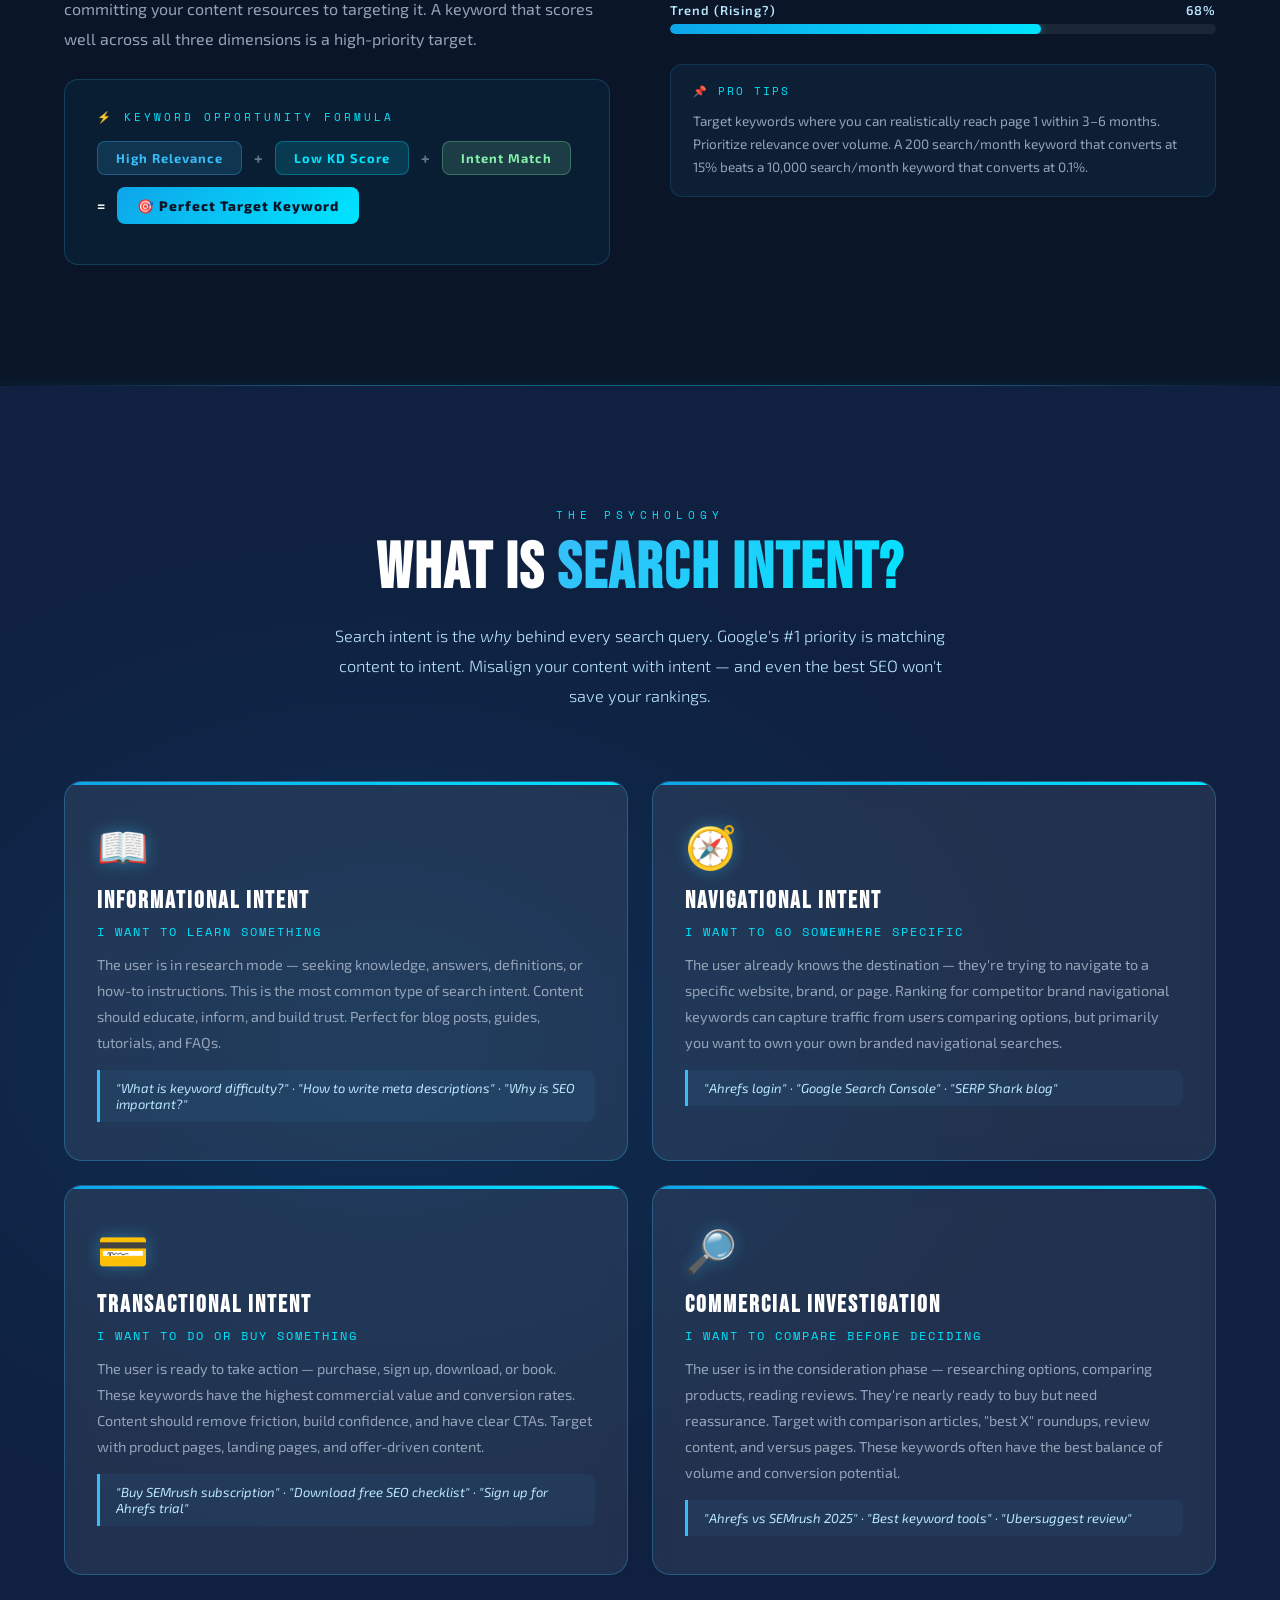
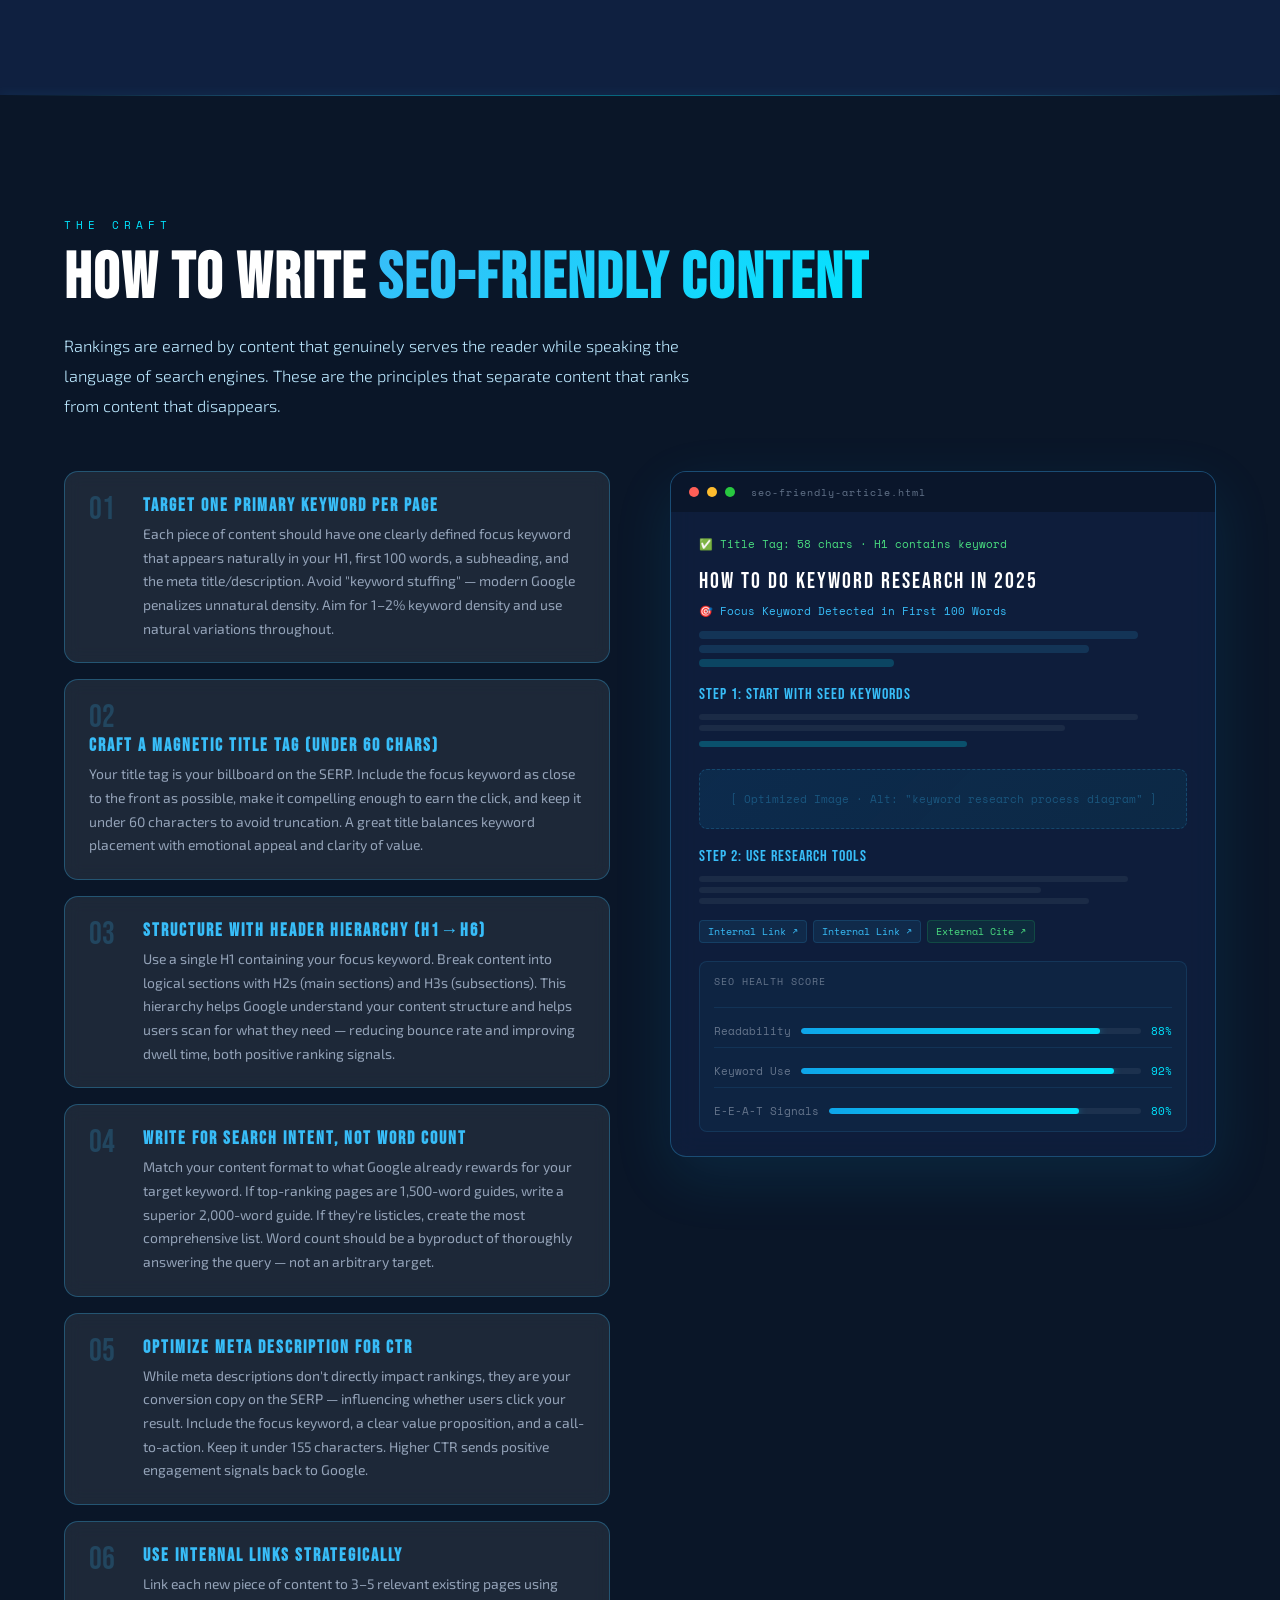
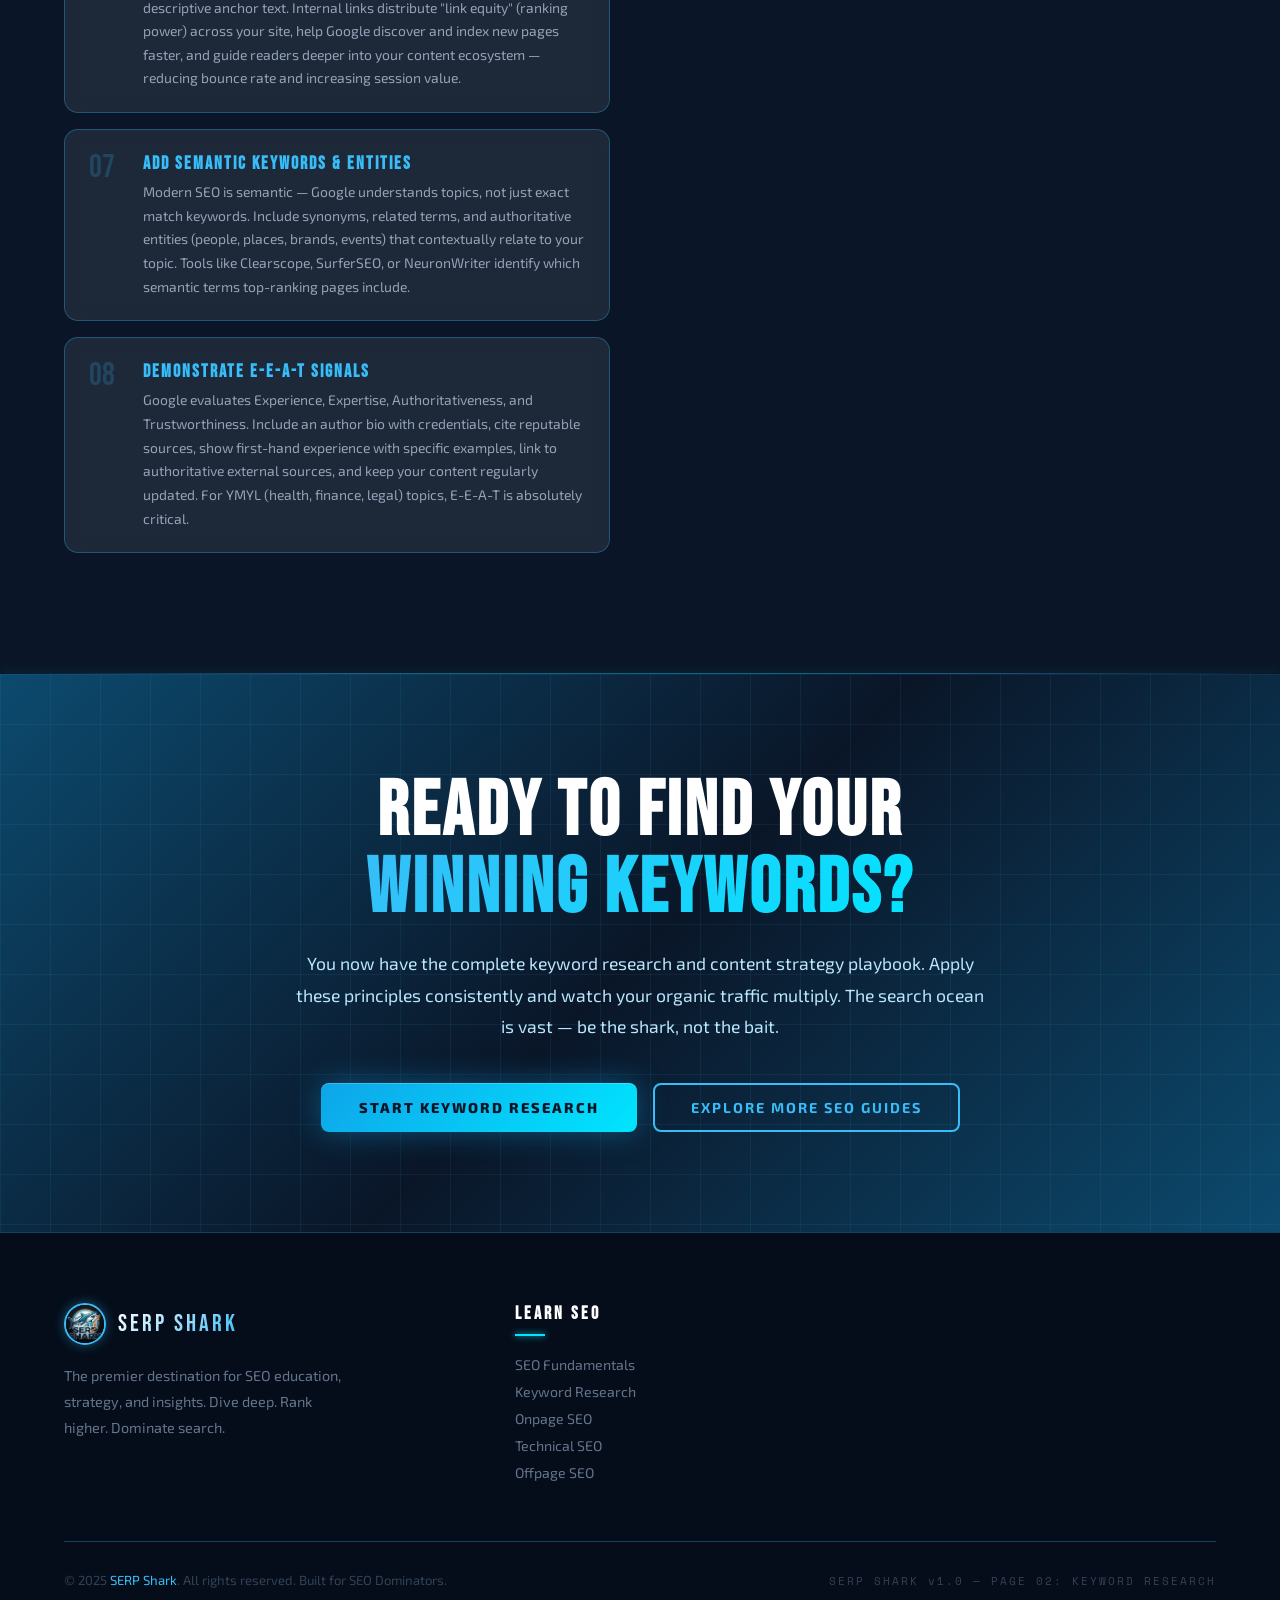
==== commit 18c8c658: "recent33" ====
--- a/keyword.html
+++ b/keyword.html
@@ -30,22 +30,25 @@
     <!-- opengraph tag -->
     <meta name="og:type" content="website" />
     <meta name="og:site_name" content="SERP shark" />
-    <meta name="og:title" content="SERP Shark | Keyword Research Guide" />
+    <meta name="og:title" content="Keyword Research Guide | SERP Shark" />
     <meta
       name="og:description"
       content="learn how to find the right keywords, understand search intent, and build a strong foundation for better SEO performance."
     />
-    <meta name="og:image" content="#" />
+    <meta name="og:image" content="https://serp-shark.vercel.app/shark.webp" />
     <meta name="og:url" content="https://serp-shark.vercel.app/keyword.html" />
 
     <!-- twitter tag  -->
     <meta name="twitter:card" content="summary_large_image" />
-    <meta name="twitter:title" content="SERP Shark | Keyword Resarch Guide" />
+    <meta name="twitter:title" content="Keyword Research Guide | SERP Shark" />
     <meta
       name="twitter:description"
       content="learn how to find the right keywords, understand search intent, and build a strong foundation for better SEO performance."
     />
-    <meta name="twitter:image" content="#" />
+    <meta
+      name="twitter:image"
+      content="https://serp-shark.vercel.app/shark.webp"
+    />
     <meta
       name="twitter:url"
       content="https://serp-shark.vercel.app/keyword.html"
